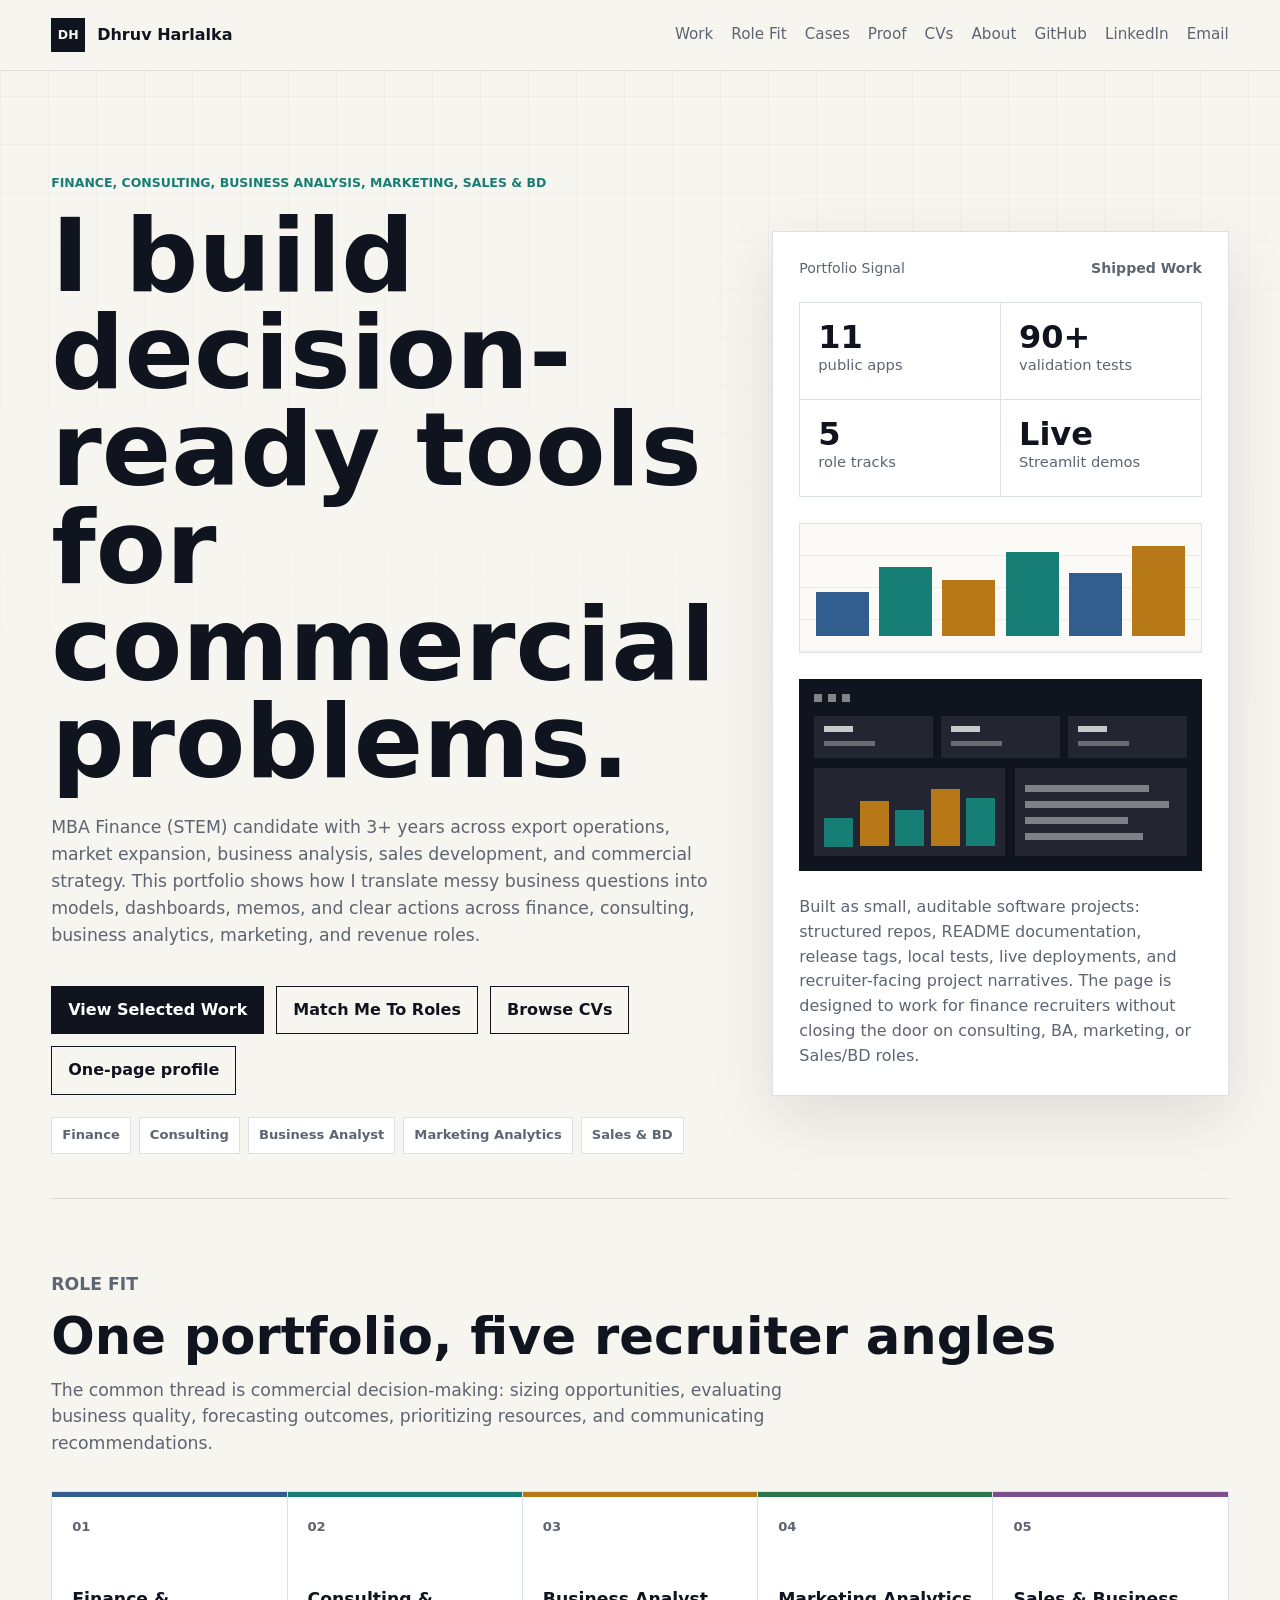
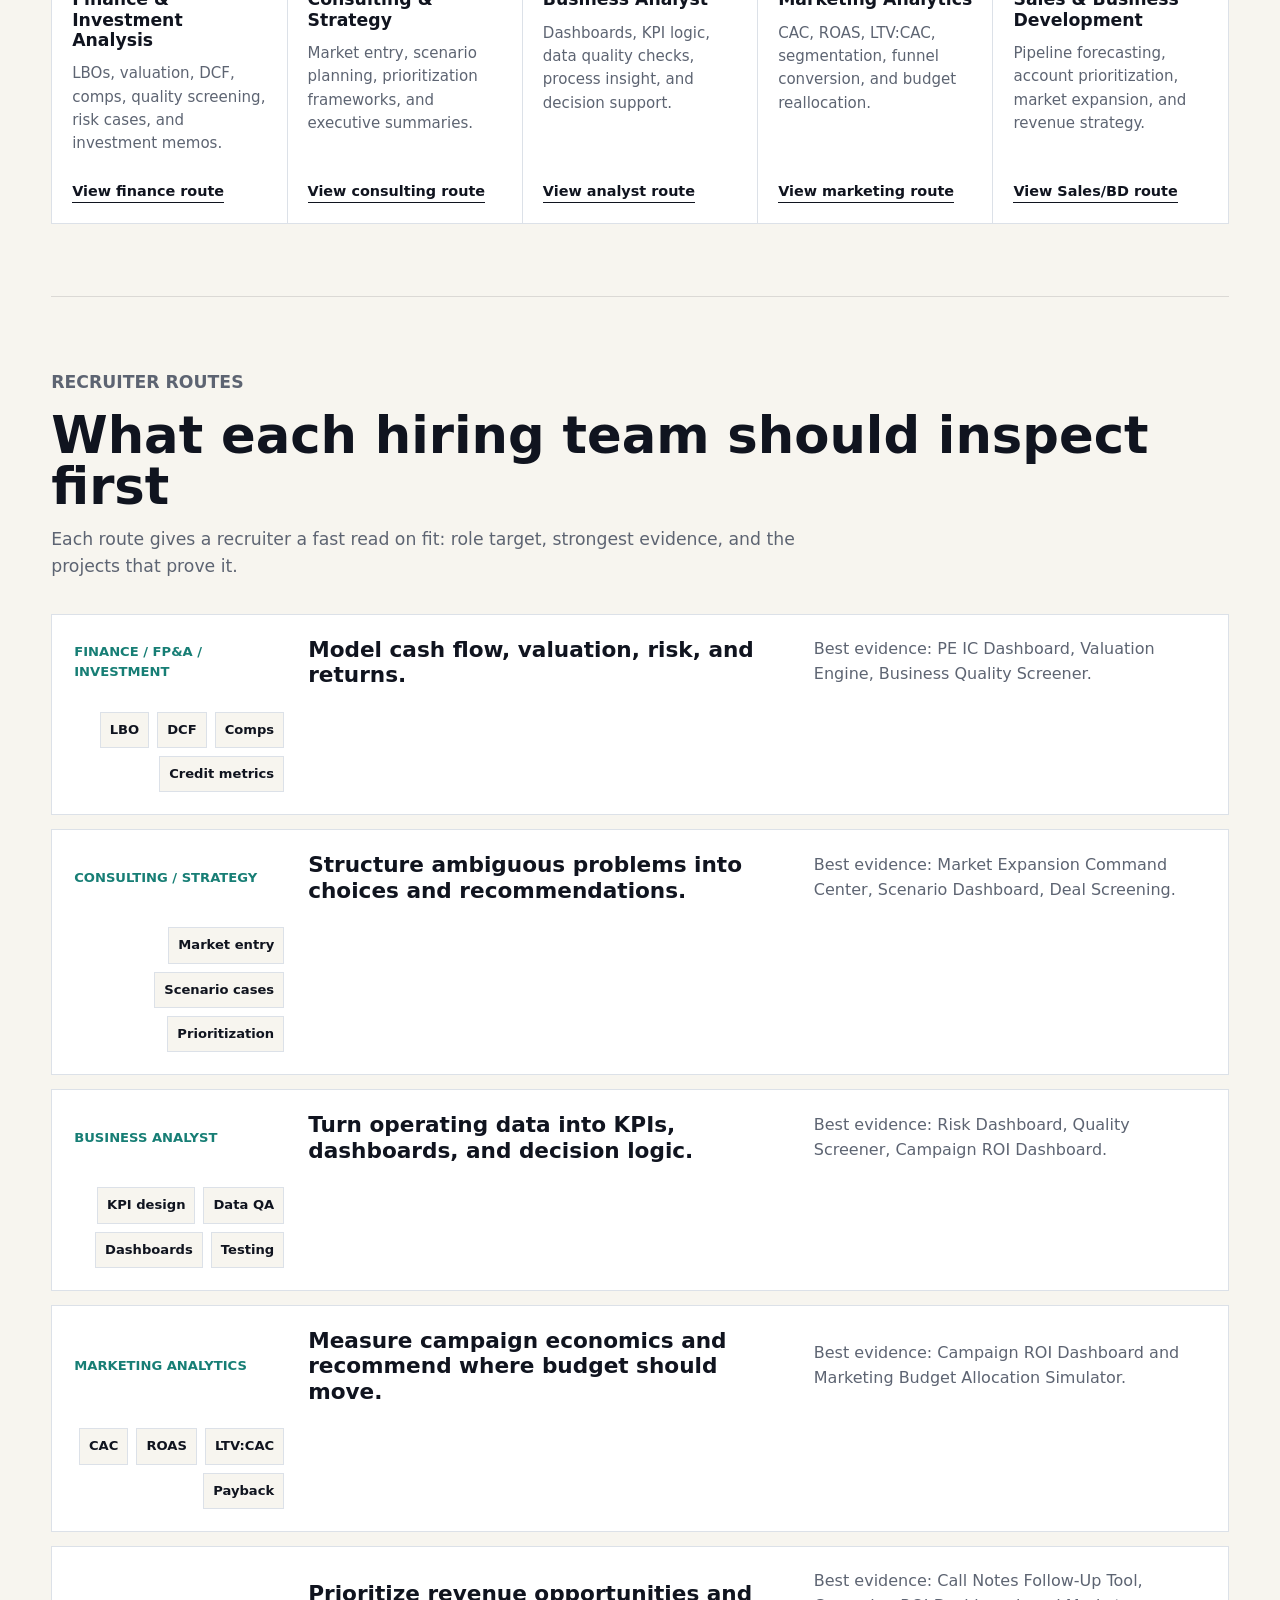
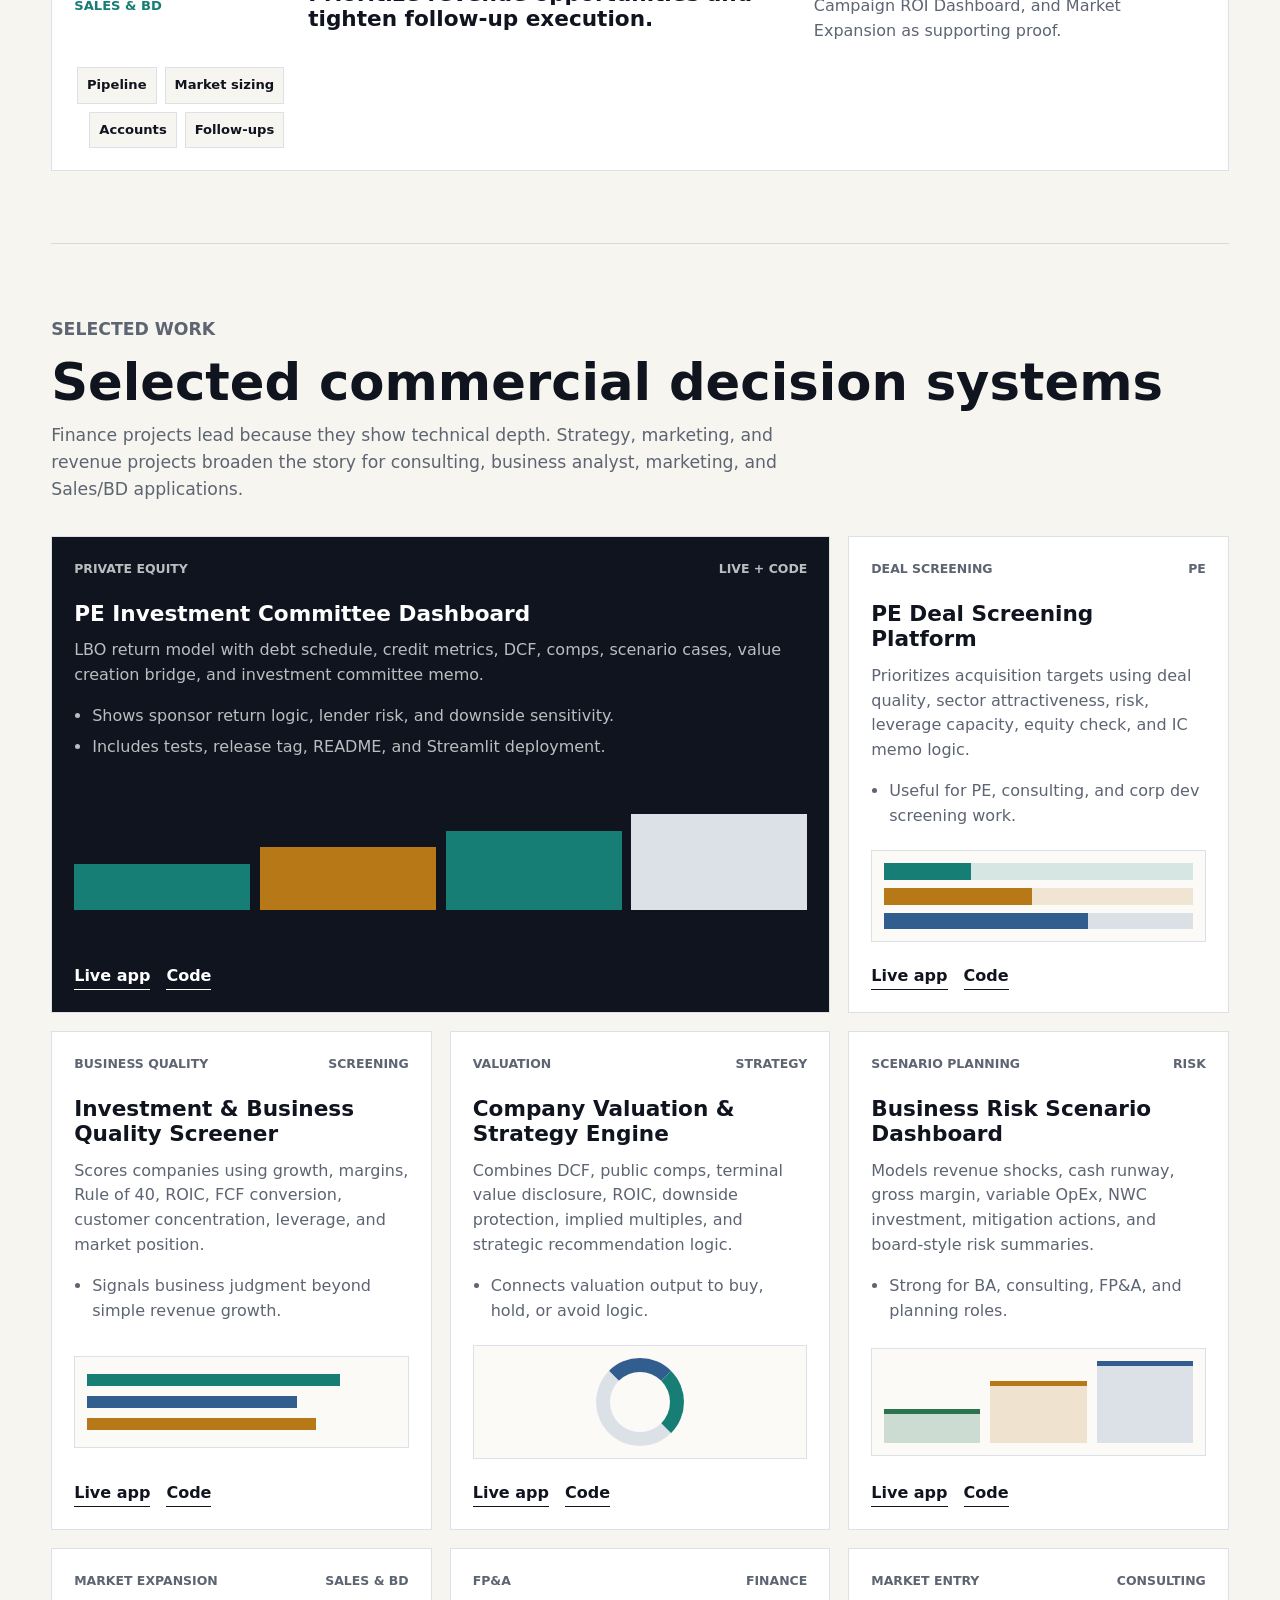
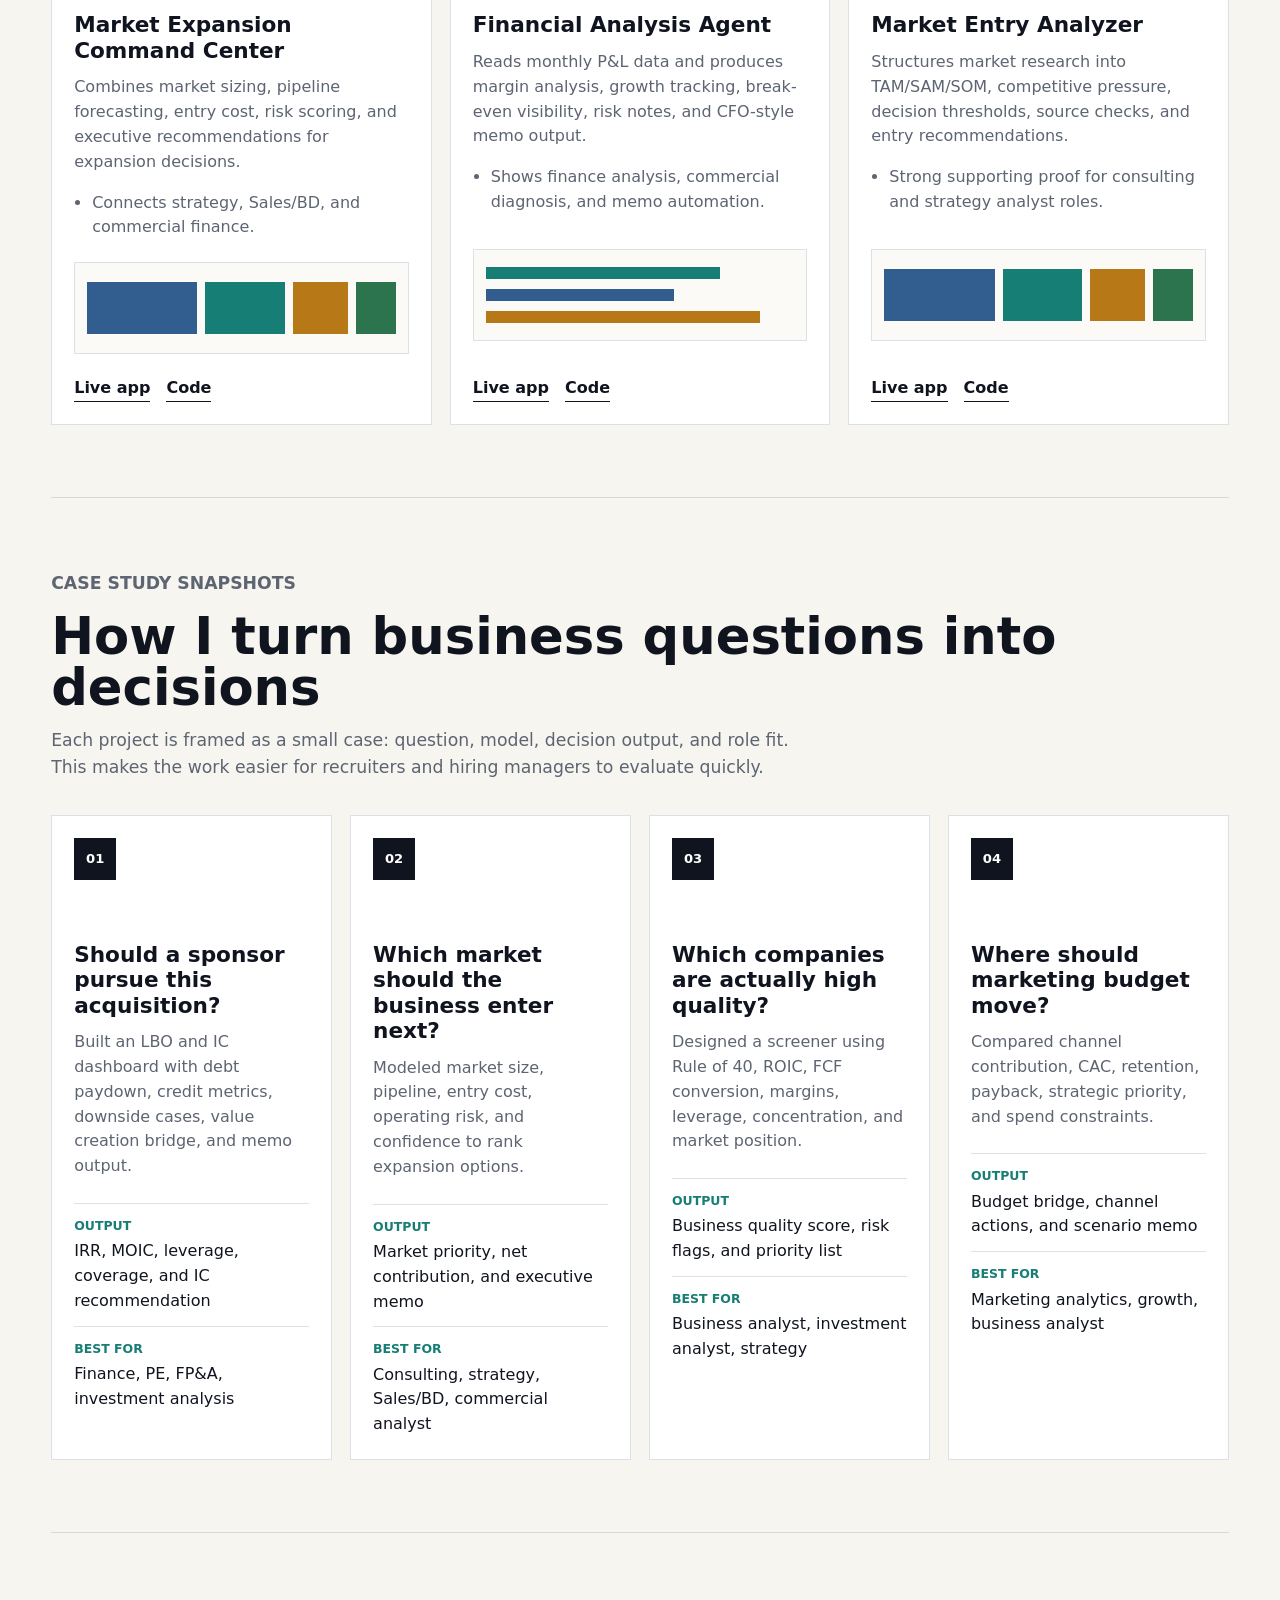
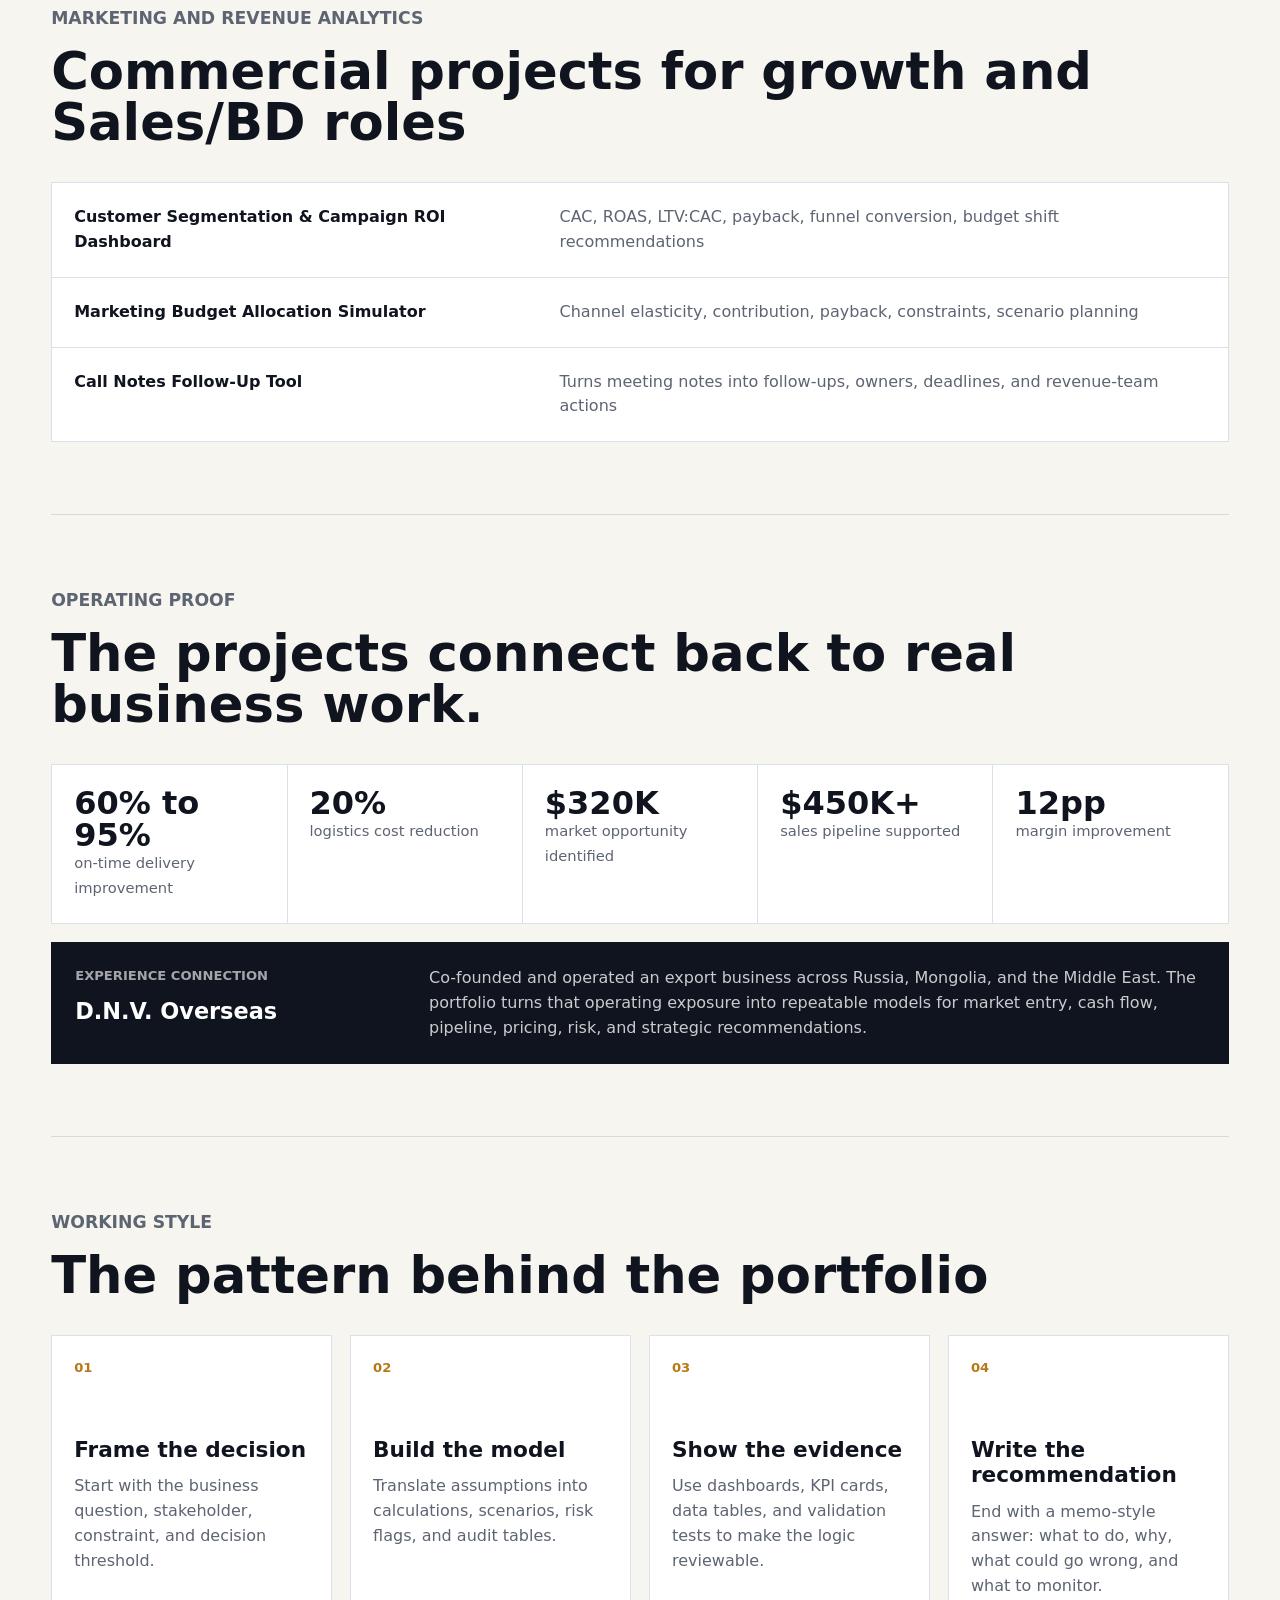
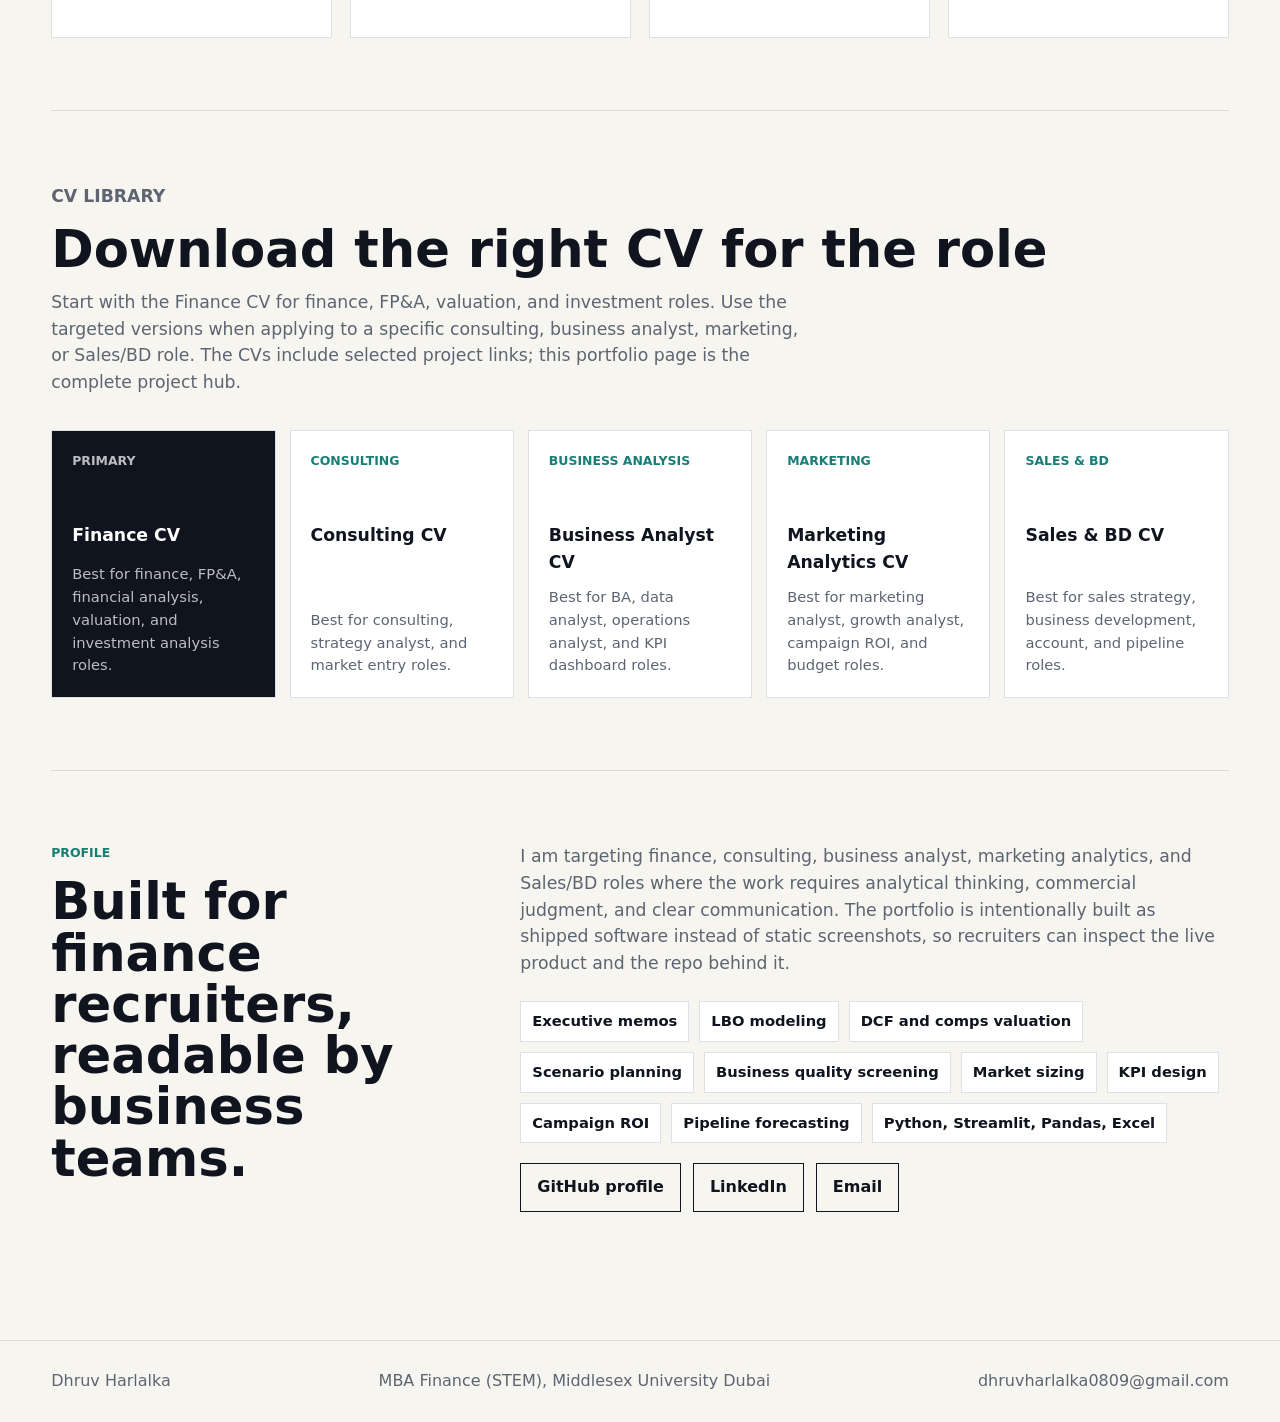
==== index.html @ 33974841 "Use PDF CV downloads and rebalance project sections" ====
<!doctype html>
<html lang="en">
  <head>
    <meta charset="utf-8" />
    <meta name="viewport" content="width=device-width, initial-scale=1" />
    <title>Dhruv Harlalka | Commercial Analytics Portfolio</title>
    <meta
      name="description"
      content="Portfolio of finance, consulting, business analysis, marketing analytics, sales, and business development projects by Dhruv Harlalka."
    />
    <link rel="stylesheet" href="styles.css" />
    <script src="script.js" defer></script>
  </head>
  <body>
    <header class="site-header">
      <a class="brand" href="#top" aria-label="Dhruv Harlalka home">
        <span class="brand-mark">DH</span>
        <span>Dhruv Harlalka</span>
      </a>
      <nav class="nav-links" aria-label="Primary navigation">
        <a href="#work">Work</a>
        <a href="#roles">Role Fit</a>
        <a href="#cases">Cases</a>
        <a href="#proof">Proof</a>
        <a href="#cvs">CVs</a>
        <a href="about.html">About</a>
        <a href="https://github.com/dhruvharlalka0809-arch" target="_blank" rel="noreferrer">GitHub</a>
        <a href="https://www.linkedin.com/in/dhruv-harlalka" target="_blank" rel="noreferrer">LinkedIn</a>
        <a href="mailto:dhruvharlalka0809@gmail.com">Email</a>
      </nav>
    </header>

    <main id="top">
      <section class="intro-section reveal" aria-labelledby="intro-title">
        <div class="intro-copy">
          <p class="eyebrow">Finance, Consulting, Business Analysis, Marketing, Sales & BD</p>
          <h1 id="intro-title">I build decision-ready tools for commercial problems.</h1>
          <p class="intro-text">
            MBA Finance (STEM) candidate with 3+ years across export operations, market expansion,
            business analysis, sales development, and commercial strategy. This portfolio shows how
            I translate messy business questions into models, dashboards, memos, and clear actions
            across finance, consulting, business analytics, marketing, and revenue roles.
          </p>
          <div class="intro-actions">
            <a class="button primary" href="#work">View Selected Work</a>
            <a class="button secondary" href="#roles">Match Me To Roles</a>
            <a class="button secondary" href="#cvs">Browse CVs</a>
            <a class="button secondary" href="one-page.html">One-page profile</a>
          </div>
          <div class="target-strip" aria-label="Target role families">
            <span>Finance</span>
            <span>Consulting</span>
            <span>Business Analyst</span>
            <span>Marketing Analytics</span>
            <span>Sales & BD</span>
          </div>
        </div>

        <aside class="signal-panel" aria-label="Portfolio signals">
          <div class="panel-topline">
            <span>Portfolio Signal</span>
            <strong>Shipped Work</strong>
          </div>
          <div class="metrics-grid">
            <div>
              <strong>11</strong>
              <span>public apps</span>
            </div>
            <div>
              <strong>90+</strong>
              <span>validation tests</span>
            </div>
            <div>
              <strong>5</strong>
              <span>role tracks</span>
            </div>
            <div>
              <strong>Live</strong>
              <span>Streamlit demos</span>
            </div>
          </div>
          <div class="mini-chart" aria-hidden="true">
            <span style="height: 46%"></span>
            <span style="height: 72%"></span>
            <span style="height: 58%"></span>
            <span style="height: 88%"></span>
            <span style="height: 66%"></span>
            <span style="height: 94%"></span>
          </div>
          <div class="dashboard-preview" aria-hidden="true">
            <div class="preview-header">
              <span></span><span></span><span></span>
            </div>
            <div class="preview-kpis">
              <i></i><i></i><i></i>
            </div>
            <div class="preview-body">
              <div class="preview-bars">
                <b style="height: 42%"></b>
                <b style="height: 66%"></b>
                <b style="height: 53%"></b>
                <b style="height: 84%"></b>
                <b style="height: 71%"></b>
              </div>
              <div class="preview-memo">
                <span></span><span></span><span></span><span></span>
              </div>
            </div>
          </div>
          <p>
            Built as small, auditable software projects: structured repos, README documentation,
            release tags, local tests, live deployments, and recruiter-facing project narratives.
            The page is designed to work for finance recruiters without closing the door on
            consulting, BA, marketing, or Sales/BD roles.
          </p>
        </aside>
      </section>

      <section class="section role-section reveal" id="roles" aria-labelledby="roles-title">
        <div class="section-heading">
          <p class="eyebrow">Role Fit</p>
          <h2 id="roles-title">One portfolio, five recruiter angles</h2>
          <p>
            The common thread is commercial decision-making: sizing opportunities, evaluating
            business quality, forecasting outcomes, prioritizing resources, and communicating
            recommendations.
          </p>
        </div>
        <div class="role-grid">
          <article class="role-card finance">
            <span>01</span>
            <h3>Finance & Investment Analysis</h3>
            <p>LBOs, valuation, DCF, comps, quality screening, risk cases, and investment memos.</p>
            <a href="#finance-track">View finance route</a>
          </article>
          <article class="role-card consulting">
            <span>02</span>
            <h3>Consulting & Strategy</h3>
            <p>Market entry, scenario planning, prioritization frameworks, and executive summaries.</p>
            <a href="#consulting-track">View consulting route</a>
          </article>
          <article class="role-card analysis">
            <span>03</span>
            <h3>Business Analyst</h3>
            <p>Dashboards, KPI logic, data quality checks, process insight, and decision support.</p>
            <a href="#ba-track">View analyst route</a>
          </article>
          <article class="role-card marketing">
            <span>04</span>
            <h3>Marketing Analytics</h3>
            <p>CAC, ROAS, LTV:CAC, segmentation, funnel conversion, and budget reallocation.</p>
            <a href="#marketing-track">View marketing route</a>
          </article>
          <article class="role-card sales">
            <span>05</span>
            <h3>Sales & Business Development</h3>
            <p>Pipeline forecasting, account prioritization, market expansion, and revenue strategy.</p>
            <a href="#sales-track">View Sales/BD route</a>
          </article>
        </div>
      </section>

      <section class="section recruiter-routes reveal" aria-labelledby="routes-title">
        <div class="section-heading">
          <p class="eyebrow">Recruiter Routes</p>
          <h2 id="routes-title">What each hiring team should inspect first</h2>
          <p>
            Each route gives a recruiter a fast read on fit: role target, strongest evidence,
            and the projects that prove it.
          </p>
        </div>
        <div class="route-list">
          <article class="route-card" id="finance-track">
            <div class="route-label">Finance / FP&A / Investment</div>
            <h3>Model cash flow, valuation, risk, and returns.</h3>
            <p>Best evidence: PE IC Dashboard, Valuation Engine, Business Quality Screener.</p>
            <div class="route-tags">
              <span>LBO</span><span>DCF</span><span>Comps</span><span>Credit metrics</span>
            </div>
          </article>
          <article class="route-card" id="consulting-track">
            <div class="route-label">Consulting / Strategy</div>
            <h3>Structure ambiguous problems into choices and recommendations.</h3>
            <p>Best evidence: Market Expansion Command Center, Scenario Dashboard, Deal Screening.</p>
            <div class="route-tags">
              <span>Market entry</span><span>Scenario cases</span><span>Prioritization</span>
            </div>
          </article>
          <article class="route-card" id="ba-track">
            <div class="route-label">Business Analyst</div>
            <h3>Turn operating data into KPIs, dashboards, and decision logic.</h3>
            <p>Best evidence: Risk Dashboard, Quality Screener, Campaign ROI Dashboard.</p>
            <div class="route-tags">
              <span>KPI design</span><span>Data QA</span><span>Dashboards</span><span>Testing</span>
            </div>
          </article>
          <article class="route-card" id="marketing-track">
            <div class="route-label">Marketing Analytics</div>
            <h3>Measure campaign economics and recommend where budget should move.</h3>
            <p>Best evidence: Campaign ROI Dashboard and Marketing Budget Allocation Simulator.</p>
            <div class="route-tags">
              <span>CAC</span><span>ROAS</span><span>LTV:CAC</span><span>Payback</span>
            </div>
          </article>
          <article class="route-card" id="sales-track">
            <div class="route-label">Sales & BD</div>
            <h3>Prioritize revenue opportunities and tighten follow-up execution.</h3>
            <p>Best evidence: Call Notes Follow-Up Tool, Campaign ROI Dashboard, and Market Expansion as supporting proof.</p>
            <div class="route-tags">
              <span>Pipeline</span><span>Market sizing</span><span>Accounts</span><span>Follow-ups</span>
            </div>
          </article>
        </div>
      </section>

      <section class="section reveal" id="work" aria-labelledby="work-title">
        <div class="section-heading">
          <p class="eyebrow">Selected Work</p>
          <h2 id="work-title">Selected commercial decision systems</h2>
          <p>
            Finance projects lead because they show technical depth. Strategy, marketing, and
            revenue projects broaden the story for consulting, business analyst, marketing, and
            Sales/BD applications.
          </p>
        </div>

        <div class="project-grid">
          <article class="project-card featured">
            <div class="project-meta">
              <span>Private Equity</span>
              <span>Live + Code</span>
            </div>
            <h3>PE Investment Committee Dashboard</h3>
            <p>
              LBO return model with debt schedule, credit metrics, DCF, comps, scenario cases,
              value creation bridge, and investment committee memo.
            </p>
            <ul class="impact-list">
              <li>Shows sponsor return logic, lender risk, and downside sensitivity.</li>
              <li>Includes tests, release tag, README, and Streamlit deployment.</li>
            </ul>
            <div class="card-visual lbo-visual" aria-hidden="true">
              <span></span><span></span><span></span><span></span>
            </div>
            <div class="card-links">
              <a href="https://lbo-ic-dashboard.streamlit.app/" target="_blank" rel="noreferrer">Live app</a>
              <a href="https://github.com/dhruvharlalka0809-arch/private-equity-ic-dashboard" target="_blank" rel="noreferrer">Code</a>
            </div>
          </article>

          <article class="project-card">
            <div class="project-meta">
              <span>Deal Screening</span>
              <span>PE</span>
            </div>
            <h3>PE Deal Screening Platform</h3>
            <p>
              Prioritizes acquisition targets using deal quality, sector attractiveness, risk,
              leverage capacity, equity check, and IC memo logic.
            </p>
            <ul class="impact-list compact">
              <li>Useful for PE, consulting, and corp dev screening work.</li>
            </ul>
            <div class="card-visual screen-visual deal-screen" aria-hidden="true">
              <span></span><span></span><span></span>
            </div>
            <div class="card-links">
              <a href="https://pe-deal-screening-platform.streamlit.app/" target="_blank" rel="noreferrer">Live app</a>
              <a href="https://github.com/dhruvharlalka0809-arch/pe-deal-screening-platform" target="_blank" rel="noreferrer">Code</a>
            </div>
          </article>

          <article class="project-card">
            <div class="project-meta">
              <span>Business Quality</span>
              <span>Screening</span>
            </div>
            <h3>Investment & Business Quality Screener</h3>
            <p>
              Scores companies using growth, margins, Rule of 40, ROIC, FCF conversion,
              customer concentration, leverage, and market position.
            </p>
            <ul class="impact-list compact">
              <li>Signals business judgment beyond simple revenue growth.</li>
            </ul>
            <div class="card-visual score-visual" aria-hidden="true">
              <span style="width: 82%"></span>
              <span style="width: 68%"></span>
              <span style="width: 74%"></span>
            </div>
            <div class="card-links">
              <a href="https://investment-quality-screener.streamlit.app/" target="_blank" rel="noreferrer">Live app</a>
              <a href="https://github.com/dhruvharlalka0809-arch/investment-business-quality-screener" target="_blank" rel="noreferrer">Code</a>
            </div>
          </article>

          <article class="project-card">
            <div class="project-meta">
              <span>Valuation</span>
              <span>Strategy</span>
            </div>
            <h3>Company Valuation & Strategy Engine</h3>
            <p>
              Combines DCF, public comps, terminal value disclosure, ROIC, downside protection,
              implied multiples, and strategic recommendation logic.
            </p>
            <ul class="impact-list compact">
              <li>Connects valuation output to buy, hold, or avoid logic.</li>
            </ul>
            <div class="card-visual valuation-visual" aria-hidden="true">
              <span></span>
            </div>
            <div class="card-links">
              <a href="https://strategy-valuation-engine.streamlit.app/" target="_blank" rel="noreferrer">Live app</a>
              <a href="https://github.com/dhruvharlalka0809-arch/company-valuation-strategy-engine" target="_blank" rel="noreferrer">Code</a>
            </div>
          </article>

          <article class="project-card">
            <div class="project-meta">
              <span>Scenario Planning</span>
              <span>Risk</span>
            </div>
            <h3>Business Risk Scenario Dashboard</h3>
            <p>
              Models revenue shocks, cash runway, gross margin, variable OpEx, NWC investment,
              mitigation actions, and board-style risk summaries.
            </p>
            <ul class="impact-list compact">
              <li>Strong for BA, consulting, FP&A, and planning roles.</li>
            </ul>
            <div class="card-visual risk-visual" aria-hidden="true">
              <span></span><span></span><span></span>
            </div>
            <div class="card-links">
              <a href="https://business-risk-scenario-dashboard.streamlit.app/" target="_blank" rel="noreferrer">Live app</a>
              <a href="https://github.com/dhruvharlalka0809-arch/business-risk-scenario-dashboard" target="_blank" rel="noreferrer">Code</a>
            </div>
          </article>

          <article class="project-card">
            <div class="project-meta">
              <span>Market Expansion</span>
              <span>Sales & BD</span>
            </div>
            <h3>Market Expansion Command Center</h3>
            <p>
              Combines market sizing, pipeline forecasting, entry cost, risk scoring, and
              executive recommendations for expansion decisions.
            </p>
            <ul class="impact-list compact">
              <li>Connects strategy, Sales/BD, and commercial finance.</li>
            </ul>
            <div class="card-visual pipeline-visual" aria-hidden="true">
              <span></span><span></span><span></span><span></span>
            </div>
            <div class="card-links">
              <a href="https://market-expansion-command-center.streamlit.app/" target="_blank" rel="noreferrer">Live app</a>
              <a href="https://github.com/dhruvharlalka0809-arch/market-expansion-command-center" target="_blank" rel="noreferrer">Code</a>
            </div>
          </article>

          <article class="project-card">
            <div class="project-meta">
              <span>FP&A</span>
              <span>Finance</span>
            </div>
            <h3>Financial Analysis Agent</h3>
            <p>
              Reads monthly P&L data and produces margin analysis, growth tracking,
              break-even visibility, risk notes, and CFO-style memo output.
            </p>
            <ul class="impact-list compact">
              <li>Shows finance analysis, commercial diagnosis, and memo automation.</li>
            </ul>
            <div class="card-visual score-visual" aria-hidden="true">
              <span style="width: 76%"></span>
              <span style="width: 61%"></span>
              <span style="width: 89%"></span>
            </div>
            <div class="card-links">
              <a href="https://financial-analysisagent.streamlit.app/" target="_blank" rel="noreferrer">Live app</a>
              <a href="https://github.com/dhruvharlalka0809-arch/financial-analysis-agent" target="_blank" rel="noreferrer">Code</a>
            </div>
          </article>

          <article class="project-card">
            <div class="project-meta">
              <span>Market Entry</span>
              <span>Consulting</span>
            </div>
            <h3>Market Entry Analyzer</h3>
            <p>
              Structures market research into TAM/SAM/SOM, competitive pressure,
              decision thresholds, source checks, and entry recommendations.
            </p>
            <ul class="impact-list compact">
              <li>Strong supporting proof for consulting and strategy analyst roles.</li>
            </ul>
            <div class="card-visual pipeline-visual" aria-hidden="true">
              <span></span><span></span><span></span><span></span>
            </div>
            <div class="card-links">
              <a href="https://market-entry-analyzer.streamlit.app/" target="_blank" rel="noreferrer">Live app</a>
              <a href="https://github.com/dhruvharlalka0809-arch/market-entry-analyzer" target="_blank" rel="noreferrer">Code</a>
            </div>
          </article>
        </div>
      </section>

      <section class="section case-section reveal" id="cases" aria-labelledby="cases-title">
        <div class="section-heading">
          <p class="eyebrow">Case Study Snapshots</p>
          <h2 id="cases-title">How I turn business questions into decisions</h2>
          <p>
            Each project is framed as a small case: question, model, decision output, and role fit.
            This makes the work easier for recruiters and hiring managers to evaluate quickly.
          </p>
        </div>
        <div class="case-grid">
          <article class="case-card">
            <div class="case-number">01</div>
            <h3>Should a sponsor pursue this acquisition?</h3>
            <p>
              Built an LBO and IC dashboard with debt paydown, credit metrics, downside cases,
              value creation bridge, and memo output.
            </p>
            <dl>
              <div><dt>Output</dt><dd>IRR, MOIC, leverage, coverage, and IC recommendation</dd></div>
              <div><dt>Best for</dt><dd>Finance, PE, FP&A, investment analysis</dd></div>
            </dl>
          </article>
          <article class="case-card">
            <div class="case-number">02</div>
            <h3>Which market should the business enter next?</h3>
            <p>
              Modeled market size, pipeline, entry cost, operating risk, and confidence to rank
              expansion options.
            </p>
            <dl>
              <div><dt>Output</dt><dd>Market priority, net contribution, and executive memo</dd></div>
              <div><dt>Best for</dt><dd>Consulting, strategy, Sales/BD, commercial analyst</dd></div>
            </dl>
          </article>
          <article class="case-card">
            <div class="case-number">03</div>
            <h3>Which companies are actually high quality?</h3>
            <p>
              Designed a screener using Rule of 40, ROIC, FCF conversion, margins, leverage,
              concentration, and market position.
            </p>
            <dl>
              <div><dt>Output</dt><dd>Business quality score, risk flags, and priority list</dd></div>
              <div><dt>Best for</dt><dd>Business analyst, investment analyst, strategy</dd></div>
            </dl>
          </article>
          <article class="case-card">
            <div class="case-number">04</div>
            <h3>Where should marketing budget move?</h3>
            <p>
              Compared channel contribution, CAC, retention, payback, strategic priority, and spend
              constraints.
            </p>
            <dl>
              <div><dt>Output</dt><dd>Budget bridge, channel actions, and scenario memo</dd></div>
              <div><dt>Best for</dt><dd>Marketing analytics, growth, business analyst</dd></div>
            </dl>
          </article>
        </div>
      </section>

      <section class="section compact-section reveal" aria-labelledby="commercial-title">
        <div class="section-heading">
          <p class="eyebrow">Marketing and Revenue Analytics</p>
          <h2 id="commercial-title">Commercial projects for growth and Sales/BD roles</h2>
        </div>
        <div class="list-grid">
          <a class="work-row" href="https://campaign-roi-dashboard.streamlit.app/" target="_blank" rel="noreferrer">
            <span>Customer Segmentation & Campaign ROI Dashboard</span>
            <em>CAC, ROAS, LTV:CAC, payback, funnel conversion, budget shift recommendations</em>
          </a>
          <a class="work-row" href="https://budget-allocation-simulator.streamlit.app/" target="_blank" rel="noreferrer">
            <span>Marketing Budget Allocation Simulator</span>
            <em>Channel elasticity, contribution, payback, constraints, scenario planning</em>
          </a>
          <a class="work-row" href="https://call-notes-followup-tool.streamlit.app/" target="_blank" rel="noreferrer">
            <span>Call Notes Follow-Up Tool</span>
            <em>Turns meeting notes into follow-ups, owners, deadlines, and revenue-team actions</em>
          </a>
        </div>
      </section>

      <section class="proof-section reveal" id="proof" aria-labelledby="proof-title">
        <div class="section-heading">
          <p class="eyebrow">Operating Proof</p>
          <h2 id="proof-title">The projects connect back to real business work.</h2>
        </div>
        <div class="proof-grid">
          <div>
            <strong>60% to 95%</strong>
            <span>on-time delivery improvement</span>
          </div>
          <div>
            <strong>20%</strong>
            <span>logistics cost reduction</span>
          </div>
          <div>
            <strong>$320K</strong>
            <span>market opportunity identified</span>
          </div>
          <div>
            <strong>$450K+</strong>
            <span>sales pipeline supported</span>
          </div>
          <div>
            <strong>12pp</strong>
            <span>margin improvement</span>
          </div>
        </div>
        <div class="experience-strip">
          <div>
            <span>Experience connection</span>
            <strong>D.N.V. Overseas</strong>
          </div>
          <p>
            Co-founded and operated an export business across Russia, Mongolia, and the Middle East.
            The portfolio turns that operating exposure into repeatable models for market entry,
            cash flow, pipeline, pricing, risk, and strategic recommendations.
          </p>
        </div>
      </section>

      <section class="section method-section reveal" aria-labelledby="method-title">
        <div class="section-heading">
          <p class="eyebrow">Working Style</p>
          <h2 id="method-title">The pattern behind the portfolio</h2>
        </div>
        <div class="method-grid">
          <article>
            <span>01</span>
            <h3>Frame the decision</h3>
            <p>Start with the business question, stakeholder, constraint, and decision threshold.</p>
          </article>
          <article>
            <span>02</span>
            <h3>Build the model</h3>
            <p>Translate assumptions into calculations, scenarios, risk flags, and audit tables.</p>
          </article>
          <article>
            <span>03</span>
            <h3>Show the evidence</h3>
            <p>Use dashboards, KPI cards, data tables, and validation tests to make the logic reviewable.</p>
          </article>
          <article>
            <span>04</span>
            <h3>Write the recommendation</h3>
            <p>End with a memo-style answer: what to do, why, what could go wrong, and what to monitor.</p>
          </article>
        </div>
      </section>

      <section class="section cv-section reveal" id="cvs" aria-labelledby="cvs-title">
        <div class="section-heading">
          <p class="eyebrow">CV Library</p>
          <h2 id="cvs-title">Download the right CV for the role</h2>
          <p>
            Start with the Finance CV for finance, FP&A, valuation, and investment roles. Use the
            targeted versions when applying to a specific consulting, business analyst, marketing,
            or Sales/BD role. The CVs include selected project links; this portfolio page is the
            complete project hub.
          </p>
        </div>
        <div class="cv-grid">
          <a class="cv-card primary-cv" href="assets/cv/Dhruv_Harlalka_CV_Finance_FINAL.pdf" target="_blank" rel="noreferrer">
            <span>Primary</span>
            <strong>Finance CV</strong>
            <em>Best for finance, FP&A, financial analysis, valuation, and investment analysis roles.</em>
          </a>
          <a class="cv-card" href="assets/cv/Dhruv_Harlalka_CV_Consultancy_FINAL.pdf" target="_blank" rel="noreferrer">
            <span>Consulting</span>
            <strong>Consulting CV</strong>
            <em>Best for consulting, strategy analyst, and market entry roles.</em>
          </a>
          <a class="cv-card" href="assets/cv/Dhruv_Harlalka_CV_BusinessAnalysis_FINAL.pdf" target="_blank" rel="noreferrer">
            <span>Business Analysis</span>
            <strong>Business Analyst CV</strong>
            <em>Best for BA, data analyst, operations analyst, and KPI dashboard roles.</em>
          </a>
          <a class="cv-card" href="assets/cv/Dhruv_Harlalka_CV_Marketing_FINAL.pdf" target="_blank" rel="noreferrer">
            <span>Marketing</span>
            <strong>Marketing Analytics CV</strong>
            <em>Best for marketing analyst, growth analyst, campaign ROI, and budget roles.</em>
          </a>
          <a class="cv-card" href="assets/cv/Dhruv_Harlalka_CV_Sales_BD_FINAL.pdf" target="_blank" rel="noreferrer">
            <span>Sales & BD</span>
            <strong>Sales & BD CV</strong>
            <em>Best for sales strategy, business development, account, and pipeline roles.</em>
          </a>
        </div>
      </section>

      <section class="section profile-section reveal" id="profile" aria-labelledby="profile-title">
        <div>
          <p class="eyebrow">Profile</p>
          <h2 id="profile-title">Built for finance recruiters, readable by business teams.</h2>
        </div>
        <div class="profile-copy">
          <p>
            I am targeting finance, consulting, business analyst, marketing analytics, and
            Sales/BD roles where the work requires analytical thinking, commercial judgment, and
            clear communication. The portfolio is intentionally built as shipped software instead
            of static screenshots, so recruiters can inspect the live product and the repo behind it.
          </p>
          <ul class="skill-list">
            <li>Executive memos</li>
            <li>LBO modeling</li>
            <li>DCF and comps valuation</li>
            <li>Scenario planning</li>
            <li>Business quality screening</li>
            <li>Market sizing</li>
            <li>KPI design</li>
            <li>Campaign ROI</li>
            <li>Pipeline forecasting</li>
            <li>Python, Streamlit, Pandas, Excel</li>
          </ul>
          <div class="profile-links">
            <a href="https://github.com/dhruvharlalka0809-arch" target="_blank" rel="noreferrer">GitHub profile</a>
            <a href="https://www.linkedin.com/in/dhruv-harlalka" target="_blank" rel="noreferrer">LinkedIn</a>
            <a href="mailto:dhruvharlalka0809@gmail.com">Email</a>
          </div>
        </div>
      </section>
    </main>

    <footer class="site-footer">
      <span>Dhruv Harlalka</span>
      <span>MBA Finance (STEM), Middlesex University Dubai</span>
      <a href="mailto:dhruvharlalka0809@gmail.com">dhruvharlalka0809@gmail.com</a>
    </footer>
  </body>
</html>
---- styles.css ----
:root {
  --ink: #10141f;
  --muted: #5d6472;
  --line: #dce1e8;
  --paper: #f7f5ef;
  --white: #ffffff;
  --blue: #315e8f;
  --teal: #177e75;
  --amber: #b77818;
  --green: #2c744d;
  --shadow: 0 22px 60px rgba(16, 20, 31, 0.1);
  --shadow-strong: 0 30px 80px rgba(16, 20, 31, 0.16);
}

* {
  box-sizing: border-box;
}

html {
  scroll-behavior: smooth;
}

body {
  margin: 0;
  background: var(--paper);
  color: var(--ink);
  font-family: Inter, ui-sans-serif, system-ui, -apple-system, BlinkMacSystemFont, "Segoe UI", sans-serif;
  line-height: 1.55;
}

body::before {
  position: fixed;
  inset: 0;
  z-index: -1;
  pointer-events: none;
  content: "";
  background:
    linear-gradient(90deg, rgba(16, 20, 31, 0.045) 1px, transparent 1px) 0 0 / 48px 48px,
    linear-gradient(rgba(16, 20, 31, 0.035) 1px, transparent 1px) 0 0 / 48px 48px;
  mask-image: linear-gradient(to bottom, rgba(0, 0, 0, 0.9), transparent 82%);
}

a {
  color: inherit;
  text-decoration: none;
}

.site-header {
  position: sticky;
  top: 0;
  z-index: 10;
  display: flex;
  align-items: center;
  justify-content: space-between;
  gap: 24px;
  padding: 18px clamp(20px, 4vw, 56px);
  background: rgba(247, 245, 239, 0.88);
  border-bottom: 1px solid rgba(16, 20, 31, 0.1);
  backdrop-filter: blur(16px);
}

.brand {
  display: inline-flex;
  align-items: center;
  gap: 12px;
  font-weight: 760;
}

.brand-mark {
  display: grid;
  width: 34px;
  height: 34px;
  place-items: center;
  border: 1px solid var(--ink);
  background: var(--ink);
  color: var(--paper);
  font-size: 0.78rem;
}

.nav-links {
  display: flex;
  flex-wrap: wrap;
  justify-content: flex-end;
  gap: 18px;
  color: var(--muted);
  font-size: 0.95rem;
}

.nav-links a:hover,
.card-links a:hover,
.profile-links a:hover,
.role-card a:hover {
  color: var(--blue);
}

main {
  padding: 0 clamp(20px, 4vw, 56px) 56px;
}

.intro-section {
  display: grid;
  grid-template-columns: minmax(0, 1.18fr) minmax(320px, 0.82fr);
  gap: clamp(28px, 5vw, 72px);
  align-items: stretch;
  min-height: calc(100vh - 72px);
  padding: clamp(48px, 8vw, 104px) 0 44px;
}

.intro-copy {
  display: flex;
  flex-direction: column;
  justify-content: center;
  max-width: 860px;
}

.eyebrow {
  margin: 0 0 14px;
  color: var(--teal);
  font-size: 0.78rem;
  font-weight: 800;
  letter-spacing: 0;
  text-transform: uppercase;
}

h1,
h2,
h3,
p {
  margin-top: 0;
}

h1 {
  max-width: 880px;
  margin-bottom: 24px;
  font-size: clamp(3rem, 8vw, 7.5rem);
  line-height: 0.95;
  letter-spacing: 0;
}

h2 {
  margin-bottom: 14px;
  font-size: clamp(2rem, 4vw, 4.4rem);
  line-height: 1;
  letter-spacing: 0;
}

h3 {
  margin-bottom: 12px;
  font-size: 1.35rem;
  line-height: 1.18;
}

.intro-text,
.section-heading p,
.profile-copy p {
  max-width: 760px;
  color: var(--muted);
  font-size: 1.08rem;
}

.intro-actions,
.profile-links {
  display: flex;
  flex-wrap: wrap;
  gap: 12px;
  margin-top: 20px;
}

.target-strip {
  display: flex;
  flex-wrap: wrap;
  gap: 8px;
  margin-top: 22px;
}

.target-strip span {
  padding: 7px 10px;
  background: var(--white);
  border: 1px solid var(--line);
  color: var(--muted);
  font-size: 0.82rem;
  font-weight: 780;
}

.button,
.profile-links a {
  display: inline-flex;
  min-height: 44px;
  align-items: center;
  justify-content: center;
  padding: 11px 16px;
  border: 1px solid var(--ink);
  font-weight: 750;
}

.button.primary {
  background: var(--ink);
  color: var(--white);
}

.button.secondary {
  background: transparent;
}

.signal-panel {
  align-self: center;
  padding: 26px;
  background: var(--white);
  border: 1px solid var(--line);
  box-shadow: var(--shadow);
}

.panel-topline,
.project-meta,
.site-footer {
  display: flex;
  align-items: center;
  justify-content: space-between;
  gap: 16px;
}

.panel-topline {
  margin-bottom: 22px;
  color: var(--muted);
  font-size: 0.88rem;
}

.metrics-grid {
  display: grid;
  grid-template-columns: repeat(2, minmax(0, 1fr));
  gap: 1px;
  background: var(--line);
  border: 1px solid var(--line);
}

.metrics-grid div {
  min-height: 96px;
  padding: 18px;
  background: var(--white);
}

.metrics-grid strong,
.proof-grid strong {
  display: block;
  font-size: 2rem;
  line-height: 1;
}

.metrics-grid span,
.proof-grid span {
  color: var(--muted);
  font-size: 0.92rem;
}

.mini-chart {
  display: flex;
  align-items: end;
  gap: 10px;
  height: 130px;
  margin: 26px 0;
  padding: 16px;
  border: 1px solid var(--line);
  background:
    linear-gradient(to top, rgba(16, 20, 31, 0.06) 1px, transparent 1px) 0 0 / 100% 25%,
    #fbfaf7;
}

.mini-chart span {
  flex: 1;
  background: var(--blue);
  transform-origin: bottom;
  animation: bar-rise 900ms ease both;
}

.mini-chart span:nth-child(2n) {
  background: var(--teal);
  animation-delay: 90ms;
}

.mini-chart span:nth-child(3n) {
  background: var(--amber);
  animation-delay: 160ms;
}

.dashboard-preview {
  margin: 0 0 24px;
  padding: 14px;
  background: var(--ink);
  color: var(--white);
  border: 1px solid rgba(16, 20, 31, 0.14);
}

.preview-header {
  display: flex;
  gap: 6px;
  margin-bottom: 14px;
}

.preview-header span {
  width: 8px;
  height: 8px;
  background: rgba(255, 255, 255, 0.48);
}

.preview-kpis {
  display: grid;
  grid-template-columns: repeat(3, 1fr);
  gap: 8px;
  margin-bottom: 10px;
}

.preview-kpis i {
  min-height: 42px;
  background:
    linear-gradient(to right, rgba(255, 255, 255, 0.75) 35%, transparent 35%) 10px 10px / 70% 6px no-repeat,
    linear-gradient(to right, rgba(255, 255, 255, 0.32) 60%, transparent 60%) 10px 25px / 72% 5px no-repeat,
    rgba(255, 255, 255, 0.08);
}

.preview-body {
  display: grid;
  grid-template-columns: 1fr 0.9fr;
  gap: 10px;
}

.preview-bars {
  display: flex;
  align-items: end;
  gap: 7px;
  min-height: 88px;
  padding: 10px;
  background: rgba(255, 255, 255, 0.08);
}

.preview-bars b {
  flex: 1;
  background: var(--teal);
  animation: bar-rise 900ms ease both;
}

.preview-bars b:nth-child(2n) {
  background: var(--amber);
}

.preview-memo {
  display: grid;
  align-content: center;
  gap: 9px;
  padding: 10px;
  background: rgba(255, 255, 255, 0.08);
}

.preview-memo span {
  height: 7px;
  background: rgba(255, 255, 255, 0.42);
}

.preview-memo span:nth-child(1) {
  width: 82%;
}

.preview-memo span:nth-child(2) {
  width: 95%;
}

.preview-memo span:nth-child(3) {
  width: 68%;
}

.preview-memo span:nth-child(4) {
  width: 78%;
}

.signal-panel p {
  margin-bottom: 0;
  color: var(--muted);
}

.section {
  padding: 72px 0;
  border-top: 1px solid rgba(16, 20, 31, 0.12);
}

.section-heading {
  margin-bottom: 34px;
}

.role-grid {
  display: grid;
  grid-template-columns: repeat(5, minmax(0, 1fr));
  gap: 1px;
  border: 1px solid var(--line);
  background: var(--line);
}

.role-card {
  display: flex;
  flex-direction: column;
  min-height: 260px;
  padding: 20px;
  background: var(--white);
  transition: transform 180ms ease, box-shadow 180ms ease;
}

.role-card span {
  display: inline-flex;
  margin-bottom: 52px;
  color: var(--muted);
  font-size: 0.82rem;
  font-weight: 800;
}

.role-card h3 {
  font-size: 1.08rem;
}

.role-card p {
  margin-bottom: 0;
  color: var(--muted);
  font-size: 0.94rem;
}

.role-card a {
  display: inline-flex;
  width: fit-content;
  margin-top: auto;
  padding-top: 24px;
  border-bottom: 1px solid currentColor;
  color: var(--ink);
  font-size: 0.9rem;
  font-weight: 800;
}

.role-card.finance {
  border-top: 5px solid var(--blue);
}

.role-card.consulting {
  border-top: 5px solid var(--teal);
}

.role-card.analysis {
  border-top: 5px solid var(--amber);
}

.role-card.marketing {
  border-top: 5px solid var(--green);
}

.role-card.sales {
  border-top: 5px solid #7d4f8d;
}

.route-list {
  display: grid;
  gap: 14px;
}

.route-card {
  display: grid;
  grid-template-columns: 210px minmax(0, 0.86fr) minmax(220px, 0.7fr);
  gap: 24px;
  align-items: center;
  padding: 22px;
  background: var(--white);
  border: 1px solid var(--line);
  transition: transform 180ms ease, box-shadow 180ms ease;
}

.route-label {
  color: var(--teal);
  font-size: 0.82rem;
  font-weight: 840;
  text-transform: uppercase;
}

.route-card h3 {
  margin-bottom: 0;
}

.route-card p {
  margin-bottom: 0;
  color: var(--muted);
}

.route-tags {
  display: flex;
  flex-wrap: wrap;
  justify-content: flex-end;
  gap: 8px;
}

.route-tags span {
  padding: 7px 9px;
  background: var(--paper);
  border: 1px solid var(--line);
  color: var(--ink);
  font-size: 0.82rem;
  font-weight: 760;
}

.case-grid {
  display: grid;
  grid-template-columns: repeat(4, minmax(0, 1fr));
  gap: 18px;
}

.case-card {
  min-height: 420px;
  padding: 22px;
  background: var(--white);
  border: 1px solid var(--line);
  transition: transform 180ms ease, box-shadow 180ms ease;
}

.case-number {
  display: inline-grid;
  width: 42px;
  height: 42px;
  margin-bottom: 62px;
  place-items: center;
  background: var(--ink);
  color: var(--white);
  font-size: 0.82rem;
  font-weight: 840;
}

.case-card p {
  color: var(--muted);
}

.case-card dl {
  display: grid;
  gap: 12px;
  margin: 24px 0 0;
}

.case-card dl div {
  padding-top: 12px;
  border-top: 1px solid var(--line);
}

.case-card dt {
  color: var(--teal);
  font-size: 0.78rem;
  font-weight: 840;
  text-transform: uppercase;
}

.case-card dd {
  margin: 4px 0 0;
  color: var(--ink);
}

.project-grid {
  display: grid;
  grid-template-columns: repeat(3, minmax(0, 1fr));
  gap: 18px;
}

.project-card {
  display: flex;
  min-height: 328px;
  flex-direction: column;
  padding: 22px;
  background: var(--white);
  border: 1px solid var(--line);
  transition: transform 180ms ease, box-shadow 180ms ease, border-color 180ms ease;
}

.project-card:hover,
.role-card:hover,
.route-card:hover,
.case-card:hover,
.method-grid article:hover,
.work-row:hover {
  transform: translateY(-4px);
  box-shadow: var(--shadow-strong);
  border-color: rgba(16, 20, 31, 0.22);
}

.project-card.featured {
  grid-column: span 2;
  background: #10141f;
  color: var(--white);
}

.project-card p {
  color: var(--muted);
}

.project-card.featured p,
.project-card.featured .project-meta {
  color: rgba(255, 255, 255, 0.72);
}

.project-meta {
  margin-bottom: 22px;
  color: var(--muted);
  font-size: 0.78rem;
  font-weight: 780;
  text-transform: uppercase;
}

.impact-list {
  margin: 0 0 22px;
  padding-left: 18px;
  color: rgba(255, 255, 255, 0.72);
}

.impact-list.compact {
  color: var(--muted);
}

.impact-list li + li {
  margin-top: 6px;
}

.card-visual {
  margin: auto 0 22px;
}

.lbo-visual {
  display: grid;
  grid-template-columns: repeat(4, minmax(0, 1fr));
  gap: 10px;
  height: 96px;
  align-items: end;
}

.lbo-visual span {
  display: block;
  background: var(--teal);
  transform-origin: bottom;
  animation: bar-rise 900ms ease both;
}

.lbo-visual span:nth-child(1) {
  height: 48%;
}

.lbo-visual span:nth-child(2) {
  height: 66%;
  background: var(--amber);
}

.lbo-visual span:nth-child(3) {
  height: 82%;
}

.lbo-visual span:nth-child(4) {
  height: 100%;
  background: #dce1e8;
}

.card-links {
  display: flex;
  gap: 16px;
  margin-top: auto;
  font-weight: 760;
}

.screen-visual,
.score-visual,
.valuation-visual,
.risk-visual,
.pipeline-visual {
  min-height: 92px;
  padding: 12px;
  border: 1px solid var(--line);
  background: #fbfaf7;
}

.screen-visual {
  display: grid;
  gap: 8px;
}

.screen-visual span {
  display: block;
  min-height: 16px;
  background: linear-gradient(to right, var(--teal) 28%, rgba(23, 126, 117, 0.16) 28%);
}

.screen-visual span:nth-child(2) {
  background: linear-gradient(to right, var(--amber) 48%, rgba(183, 120, 24, 0.16) 48%);
}

.screen-visual span:nth-child(3) {
  background: linear-gradient(to right, var(--blue) 66%, rgba(49, 94, 143, 0.16) 66%);
}

.score-visual {
  display: grid;
  align-content: center;
  gap: 10px;
}

.score-visual span {
  display: block;
  height: 12px;
  background: var(--teal);
}

.score-visual span:nth-child(2) {
  background: var(--blue);
}

.score-visual span:nth-child(3) {
  background: var(--amber);
}

.valuation-visual {
  display: grid;
  place-items: center;
}

.valuation-visual span {
  display: block;
  width: 88px;
  height: 88px;
  border: 14px solid var(--line);
  border-top-color: var(--blue);
  border-right-color: var(--teal);
  border-radius: 50%;
}

.risk-visual {
  display: grid;
  grid-template-columns: repeat(3, 1fr);
  gap: 10px;
  align-items: end;
}

.risk-visual span {
  display: block;
  min-height: 34px;
  background: rgba(44, 116, 77, 0.22);
  border-top: 5px solid var(--green);
}

.risk-visual span:nth-child(2) {
  min-height: 62px;
  background: rgba(183, 120, 24, 0.18);
  border-top-color: var(--amber);
}

.risk-visual span:nth-child(3) {
  min-height: 82px;
  background: rgba(49, 94, 143, 0.16);
  border-top-color: var(--blue);
}

.pipeline-visual {
  display: grid;
  grid-template-columns: 1fr 0.72fr 0.5fr 0.36fr;
  gap: 8px;
  align-items: center;
}

.pipeline-visual span {
  display: block;
  height: 52px;
  background: var(--blue);
}

.pipeline-visual span:nth-child(2) {
  background: var(--teal);
}

.pipeline-visual span:nth-child(3) {
  background: var(--amber);
}

.pipeline-visual span:nth-child(4) {
  background: var(--green);
}

.card-links a {
  border-bottom: 1px solid currentColor;
}

.list-grid {
  display: grid;
  gap: 1px;
  border: 1px solid var(--line);
  background: var(--line);
}

.work-row {
  display: grid;
  grid-template-columns: minmax(220px, 0.72fr) minmax(0, 1fr);
  gap: 20px;
  padding: 22px;
  background: var(--white);
  transition: transform 180ms ease, box-shadow 180ms ease, border-color 180ms ease;
}

.work-row span {
  font-weight: 800;
}

.work-row em {
  color: var(--muted);
  font-style: normal;
}

.proof-section {
  padding: 72px 0;
  border-top: 1px solid rgba(16, 20, 31, 0.12);
}

.proof-grid {
  display: grid;
  grid-template-columns: repeat(5, minmax(0, 1fr));
  gap: 1px;
  border: 1px solid var(--line);
  background: var(--line);
}

.proof-grid div {
  min-height: 150px;
  padding: 22px;
  background: var(--white);
}

.experience-strip {
  display: grid;
  grid-template-columns: minmax(220px, 0.42fr) minmax(0, 1fr);
  gap: 28px;
  margin-top: 18px;
  padding: 24px;
  background: var(--ink);
  color: var(--white);
}

.experience-strip span {
  display: block;
  margin-bottom: 8px;
  color: rgba(255, 255, 255, 0.62);
  font-size: 0.82rem;
  font-weight: 800;
  text-transform: uppercase;
}

.experience-strip strong {
  font-size: 1.4rem;
}

.experience-strip p {
  margin-bottom: 0;
  color: rgba(255, 255, 255, 0.78);
}

.method-grid {
  display: grid;
  grid-template-columns: repeat(4, minmax(0, 1fr));
  gap: 18px;
}

.method-grid article {
  min-height: 250px;
  padding: 22px;
  background: var(--white);
  border: 1px solid var(--line);
  transition: transform 180ms ease, box-shadow 180ms ease, border-color 180ms ease;
}

.method-grid span {
  display: block;
  margin-bottom: 58px;
  color: var(--amber);
  font-size: 0.82rem;
  font-weight: 840;
}

.method-grid p {
  color: var(--muted);
}

.cv-grid {
  display: grid;
  grid-template-columns: repeat(5, minmax(0, 1fr));
  gap: 14px;
}

.cv-card {
  display: flex;
  min-height: 245px;
  flex-direction: column;
  padding: 20px;
  background: var(--white);
  border: 1px solid var(--line);
  transition: transform 180ms ease, box-shadow 180ms ease, border-color 180ms ease;
}

.cv-card:hover {
  transform: translateY(-4px);
  box-shadow: var(--shadow-strong);
  border-color: rgba(16, 20, 31, 0.22);
}

.cv-card span {
  margin-bottom: 52px;
  color: var(--teal);
  font-size: 0.78rem;
  font-weight: 840;
  text-transform: uppercase;
}

.cv-card strong {
  margin-bottom: 10px;
  font-size: 1.08rem;
}

.cv-card em {
  margin-top: auto;
  color: var(--muted);
  font-style: normal;
  font-size: 0.92rem;
}

.primary-cv {
  background: var(--ink);
  color: var(--white);
}

.primary-cv span,
.primary-cv em {
  color: rgba(255, 255, 255, 0.72);
}

.profile-section {
  display: grid;
  grid-template-columns: minmax(240px, 0.75fr) minmax(0, 1.25fr);
  gap: 44px;
}

.skill-list {
  display: flex;
  flex-wrap: wrap;
  gap: 10px;
  margin: 24px 0 0;
  padding: 0;
  list-style: none;
}

.skill-list li {
  padding: 8px 11px;
  border: 1px solid var(--line);
  background: var(--white);
  color: var(--ink);
  font-size: 0.92rem;
  font-weight: 700;
}

.site-footer {
  padding: 28px clamp(20px, 4vw, 56px);
  border-top: 1px solid rgba(16, 20, 31, 0.12);
  color: var(--muted);
}

.one-page-body {
  background: var(--white);
}

.one-page {
  max-width: 1020px;
  margin: 0 auto;
  padding: 36px;
}

.one-page-header {
  display: grid;
  grid-template-columns: minmax(0, 1fr) 180px;
  gap: 28px;
  padding-bottom: 24px;
  border-bottom: 2px solid var(--ink);
}

.one-page-header h1 {
  margin-bottom: 12px;
  font-size: 4rem;
}

.one-page-contact {
  display: grid;
  gap: 10px;
  align-content: start;
}

.one-page-contact a {
  padding: 9px 10px;
  border: 1px solid var(--ink);
  text-align: center;
  font-weight: 800;
}

.one-page-section {
  padding: 24px 0;
  border-bottom: 1px solid var(--line);
}

.one-page-section h2 {
  margin-bottom: 14px;
  font-size: 1.45rem;
}

.one-page-grid,
.one-page-projects {
  display: grid;
  grid-template-columns: repeat(2, minmax(0, 1fr));
  gap: 10px;
}

.one-page-grid.five {
  grid-template-columns: repeat(5, minmax(0, 1fr));
}

.one-page-grid span,
.one-page-projects article {
  padding: 12px;
  background: var(--paper);
  border: 1px solid var(--line);
}

.one-page-projects h3 {
  font-size: 1rem;
}

.one-page-projects p,
.one-page-section p {
  margin-bottom: 0;
  color: var(--muted);
}

.about-hero {
  display: grid;
  grid-template-columns: minmax(0, 1fr) minmax(320px, 0.72fr);
  gap: clamp(28px, 5vw, 76px);
  min-height: calc(100vh - 72px);
  align-items: center;
  padding: clamp(48px, 8vw, 104px) 0 56px;
}

.about-hero h1 {
  font-size: clamp(3rem, 7vw, 6.6rem);
}

.about-intro {
  display: grid;
  gap: 18px;
  padding: 26px;
  background: var(--white);
  border: 1px solid var(--line);
  box-shadow: var(--shadow);
}

.about-intro p {
  margin-bottom: 0;
  color: var(--muted);
  font-size: 1.05rem;
}

.about-split {
  display: grid;
  grid-template-columns: minmax(240px, 0.55fr) minmax(0, 1.45fr);
  gap: 44px;
}

.about-list-grid,
.credential-grid,
.skill-cluster-grid {
  display: grid;
  grid-template-columns: repeat(2, minmax(0, 1fr));
  gap: 14px;
}

.about-list-grid article,
.credential-grid article,
.skill-cluster-grid article,
.timeline article {
  padding: 22px;
  background: var(--white);
  border: 1px solid var(--line);
}

.about-list-grid span,
.credential-grid span,
.timeline span {
  display: block;
  margin-bottom: 42px;
  color: var(--teal);
  font-size: 0.82rem;
  font-weight: 840;
  text-transform: uppercase;
}

.about-list-grid p,
.credential-grid p,
.skill-cluster-grid p,
.timeline p {
  margin-bottom: 0;
  color: var(--muted);
}

.timeline {
  display: grid;
  gap: 14px;
}

.timeline article {
  display: grid;
  grid-template-columns: 180px minmax(190px, 0.42fr) minmax(0, 1fr);
  gap: 22px;
  align-items: start;
}

.timeline span {
  margin-bottom: 0;
}

.about-contact {
  padding-bottom: 96px;
}

.about-contact h2 {
  max-width: 980px;
}

.reveal,
.project-card,
.role-card,
.case-card,
.route-card {
  opacity: 0;
  transform: translateY(18px);
}

.reveal.is-visible,
.project-card.is-visible,
.role-card.is-visible,
.case-card.is-visible,
.route-card.is-visible {
  opacity: 1;
  transform: translateY(0);
  transition: opacity 520ms ease, transform 520ms ease;
}

.project-card.is-visible:hover,
.role-card.is-visible:hover,
.route-card.is-visible:hover,
.case-card.is-visible:hover {
  transform: translateY(-4px);
}

@keyframes bar-rise {
  from {
    transform: scaleY(0.18);
  }
  to {
    transform: scaleY(1);
  }
}

@media (max-width: 980px) {
  .intro-section,
  .profile-section,
  .about-hero,
  .about-split {
    grid-template-columns: 1fr;
    min-height: auto;
  }

  .project-grid,
  .proof-grid,
  .role-grid,
  .case-grid,
  .method-grid,
  .cv-grid {
    grid-template-columns: repeat(2, minmax(0, 1fr));
  }

  .route-card,
  .experience-strip,
  .timeline article {
    grid-template-columns: 1fr;
  }

  .route-tags {
    justify-content: flex-start;
  }

  .project-card.featured {
    grid-column: span 2;
  }
}

@media (max-width: 680px) {
  .site-header {
    align-items: flex-start;
    flex-direction: column;
  }

  .nav-links {
    justify-content: flex-start;
  }

  h1 {
    font-size: 3.2rem;
  }

  .project-grid,
  .proof-grid,
  .role-grid,
  .case-grid,
  .method-grid,
  .cv-grid,
  .work-row,
  .one-page-header,
  .one-page-grid,
  .one-page-grid.five,
  .one-page-projects,
  .about-list-grid,
  .credential-grid,
  .skill-cluster-grid {
    grid-template-columns: 1fr;
  }

  .project-card.featured {
    grid-column: auto;
  }

  .site-footer {
    align-items: flex-start;
    flex-direction: column;
  }

  .one-page {
    padding: 24px 20px;
  }

  .one-page-header h1 {
    font-size: 3rem;
  }
}

@media (prefers-reduced-motion: reduce) {
  *,
  *::before,
  *::after {
    animation-duration: 1ms !important;
    scroll-behavior: auto !important;
    transition-duration: 1ms !important;
  }

  .reveal,
  .project-card,
  .role-card,
  .case-card,
  .route-card {
    opacity: 1;
    transform: none;
  }
}

@media print {
  .site-header,
  .intro-actions,
  .target-strip {
    display: none;
  }

  body {
    background: var(--white);
  }

  .one-page {
    max-width: none;
    padding: 0;
  }

  .one-page-contact a {
    border-color: var(--line);
  }
}
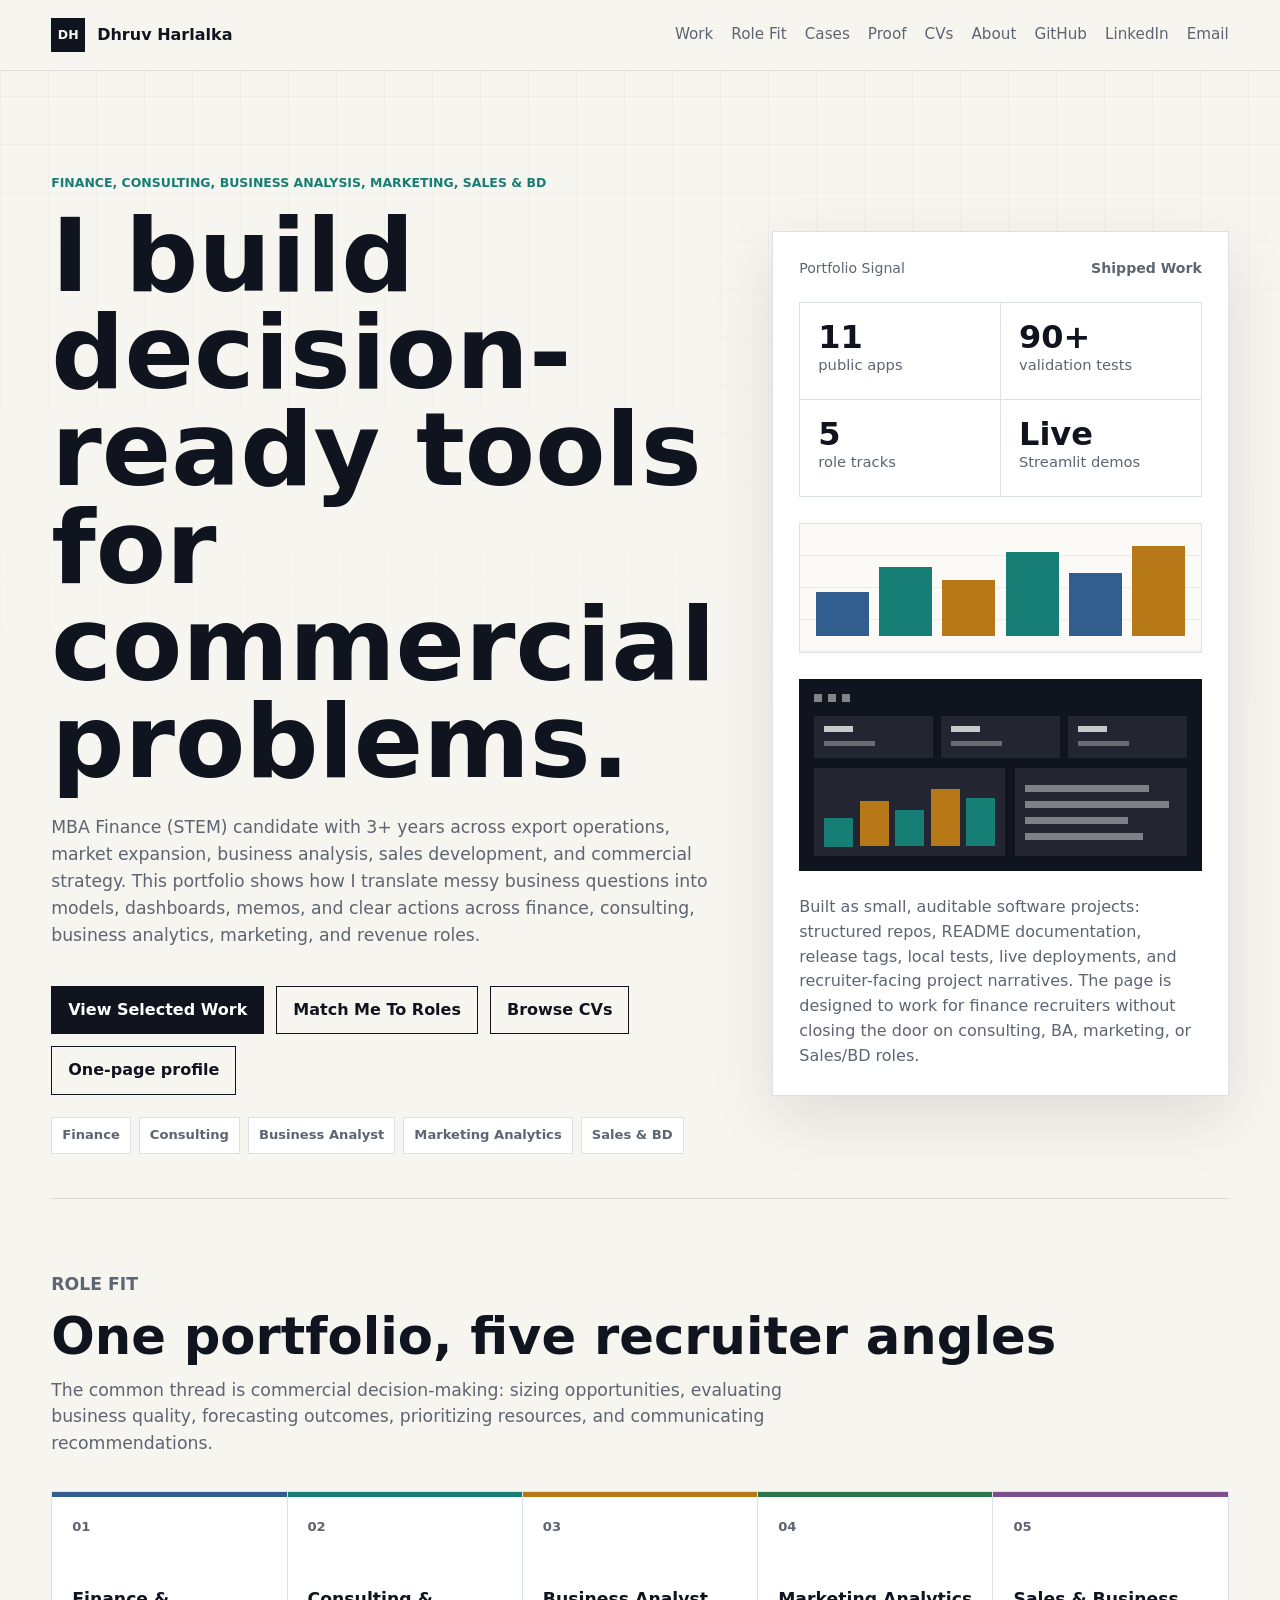
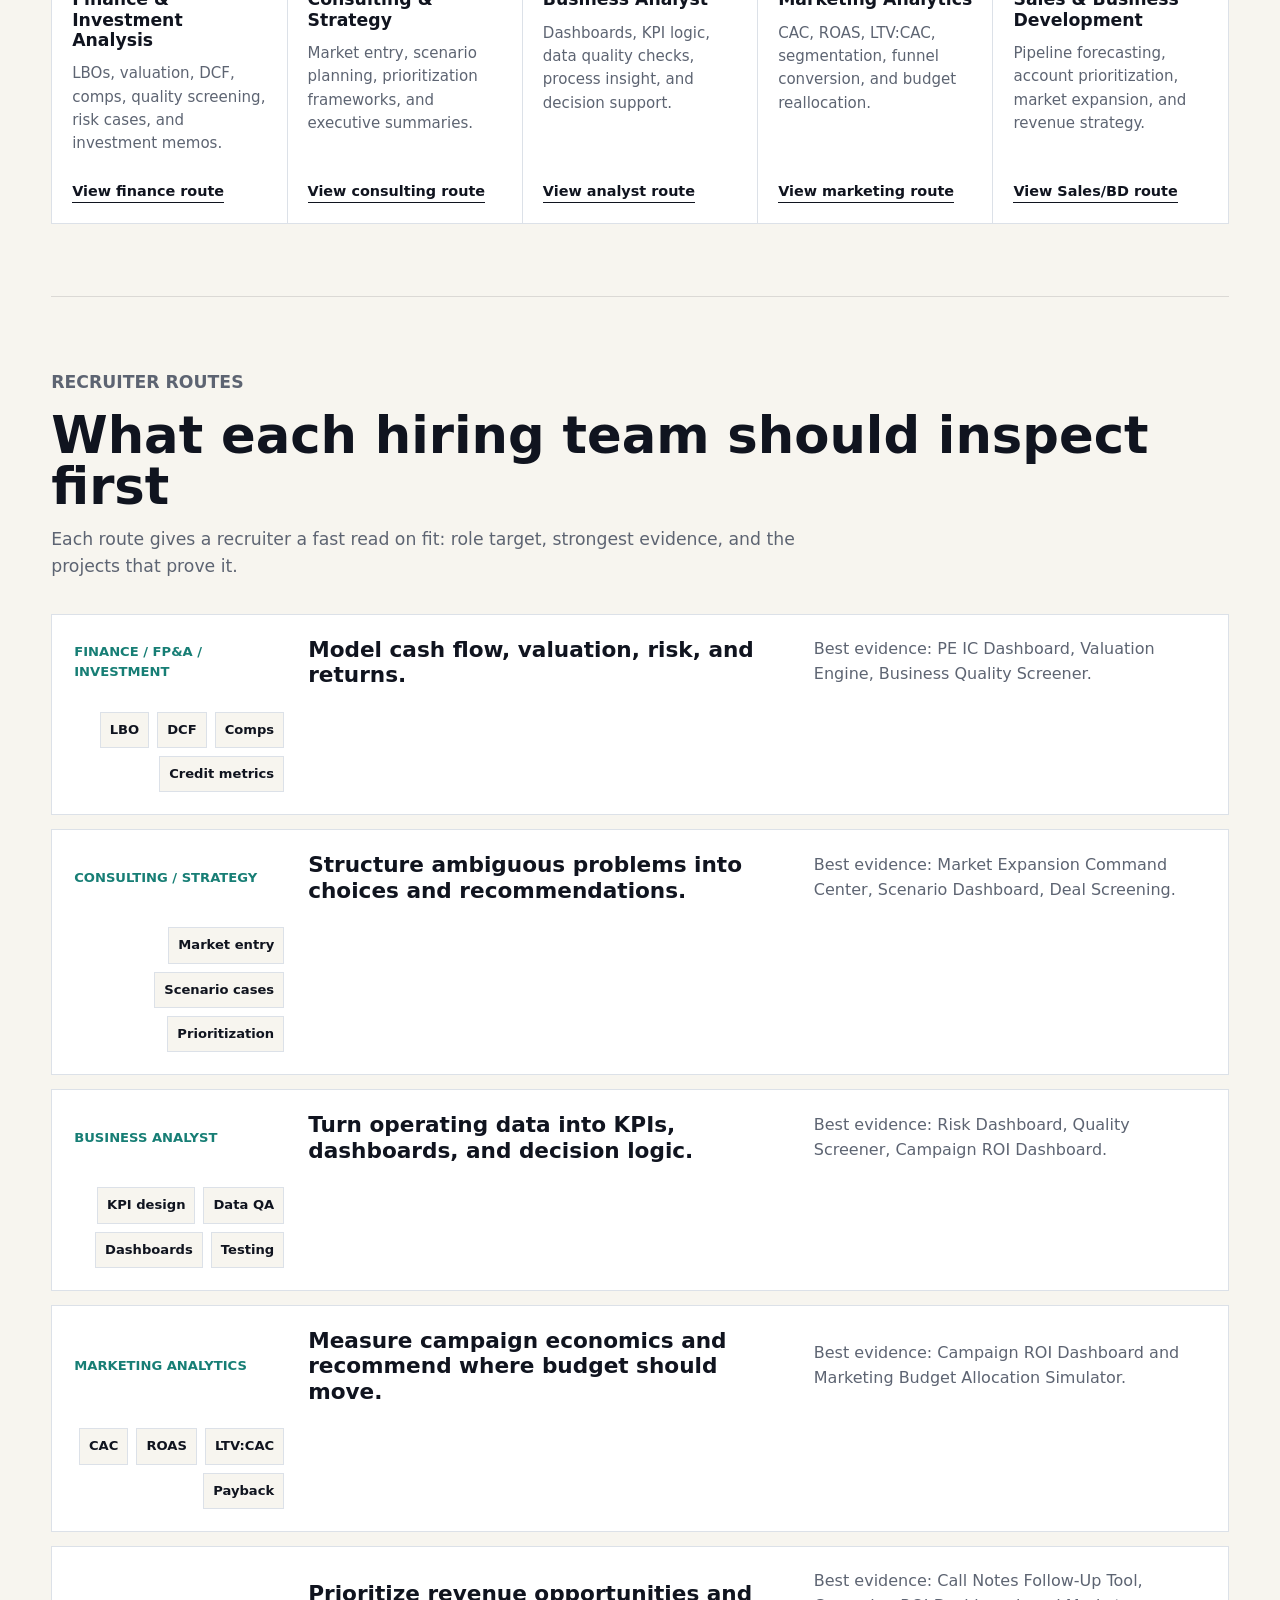
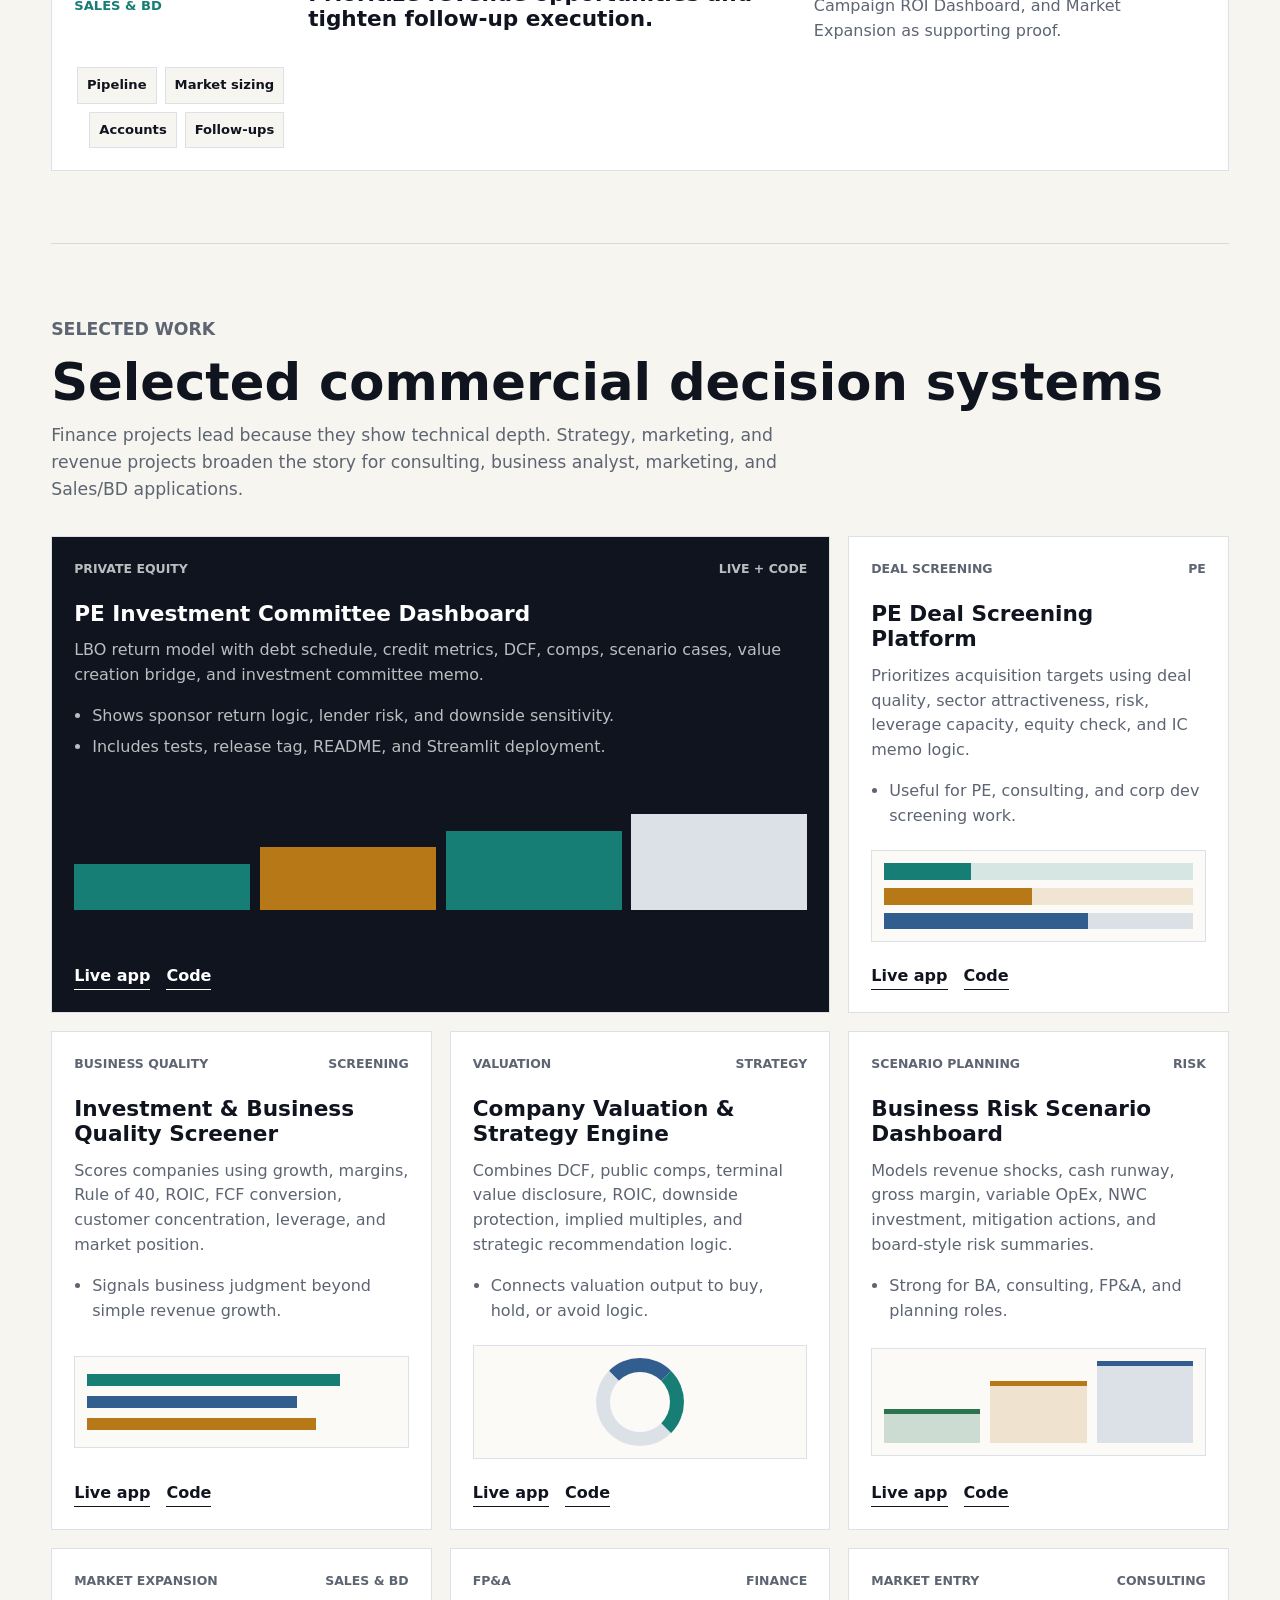
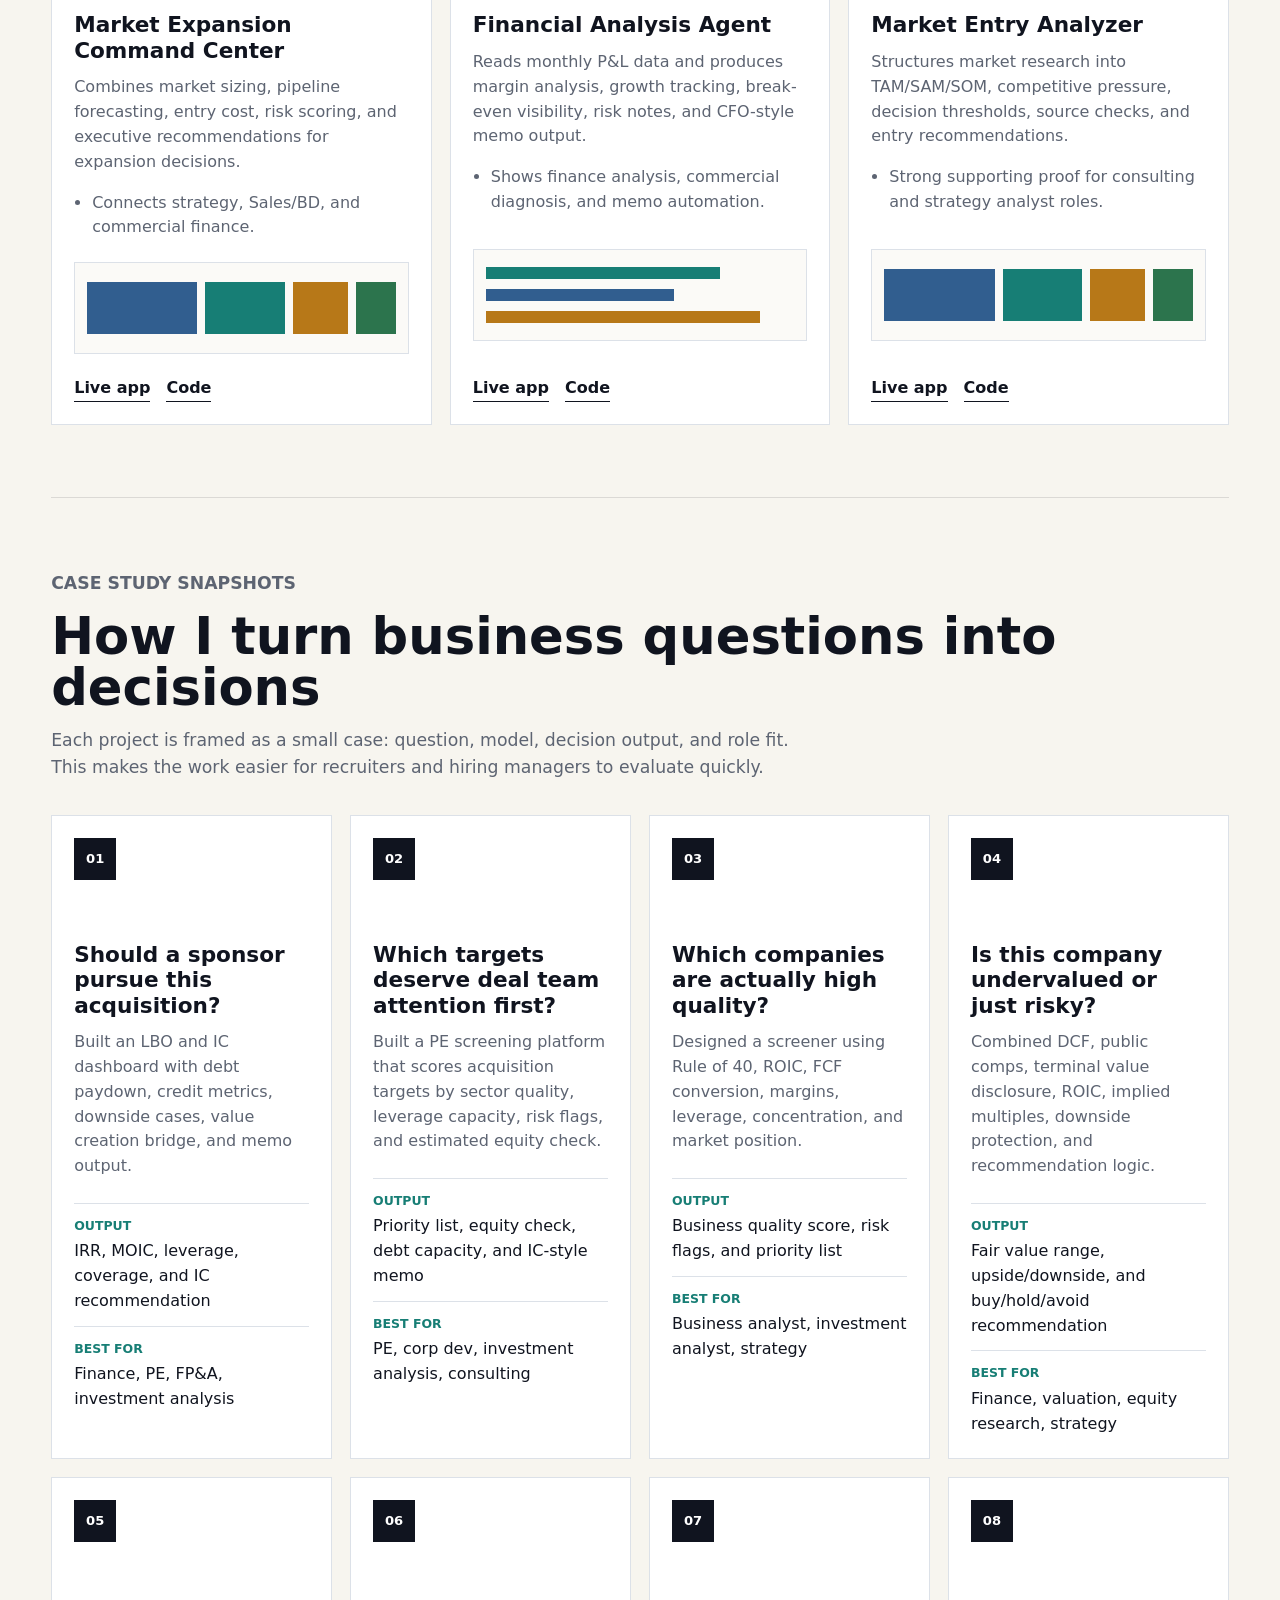
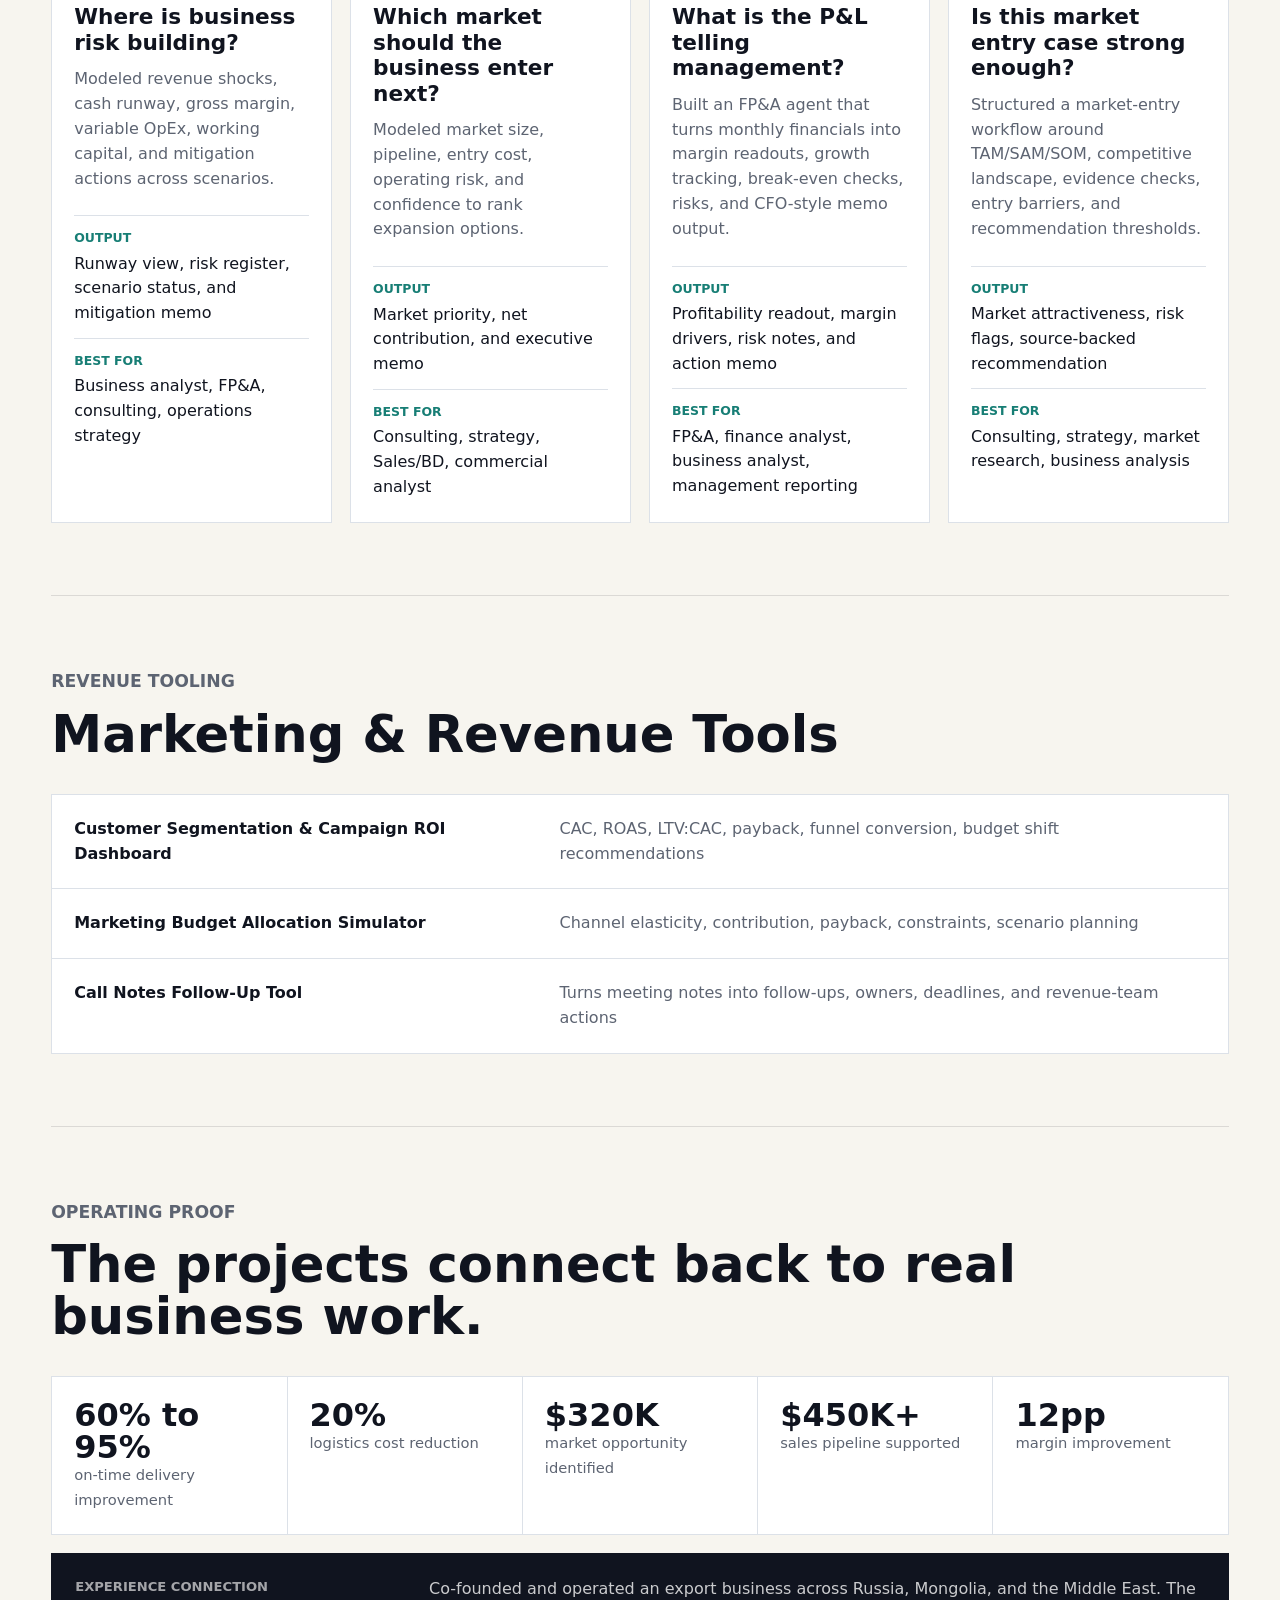
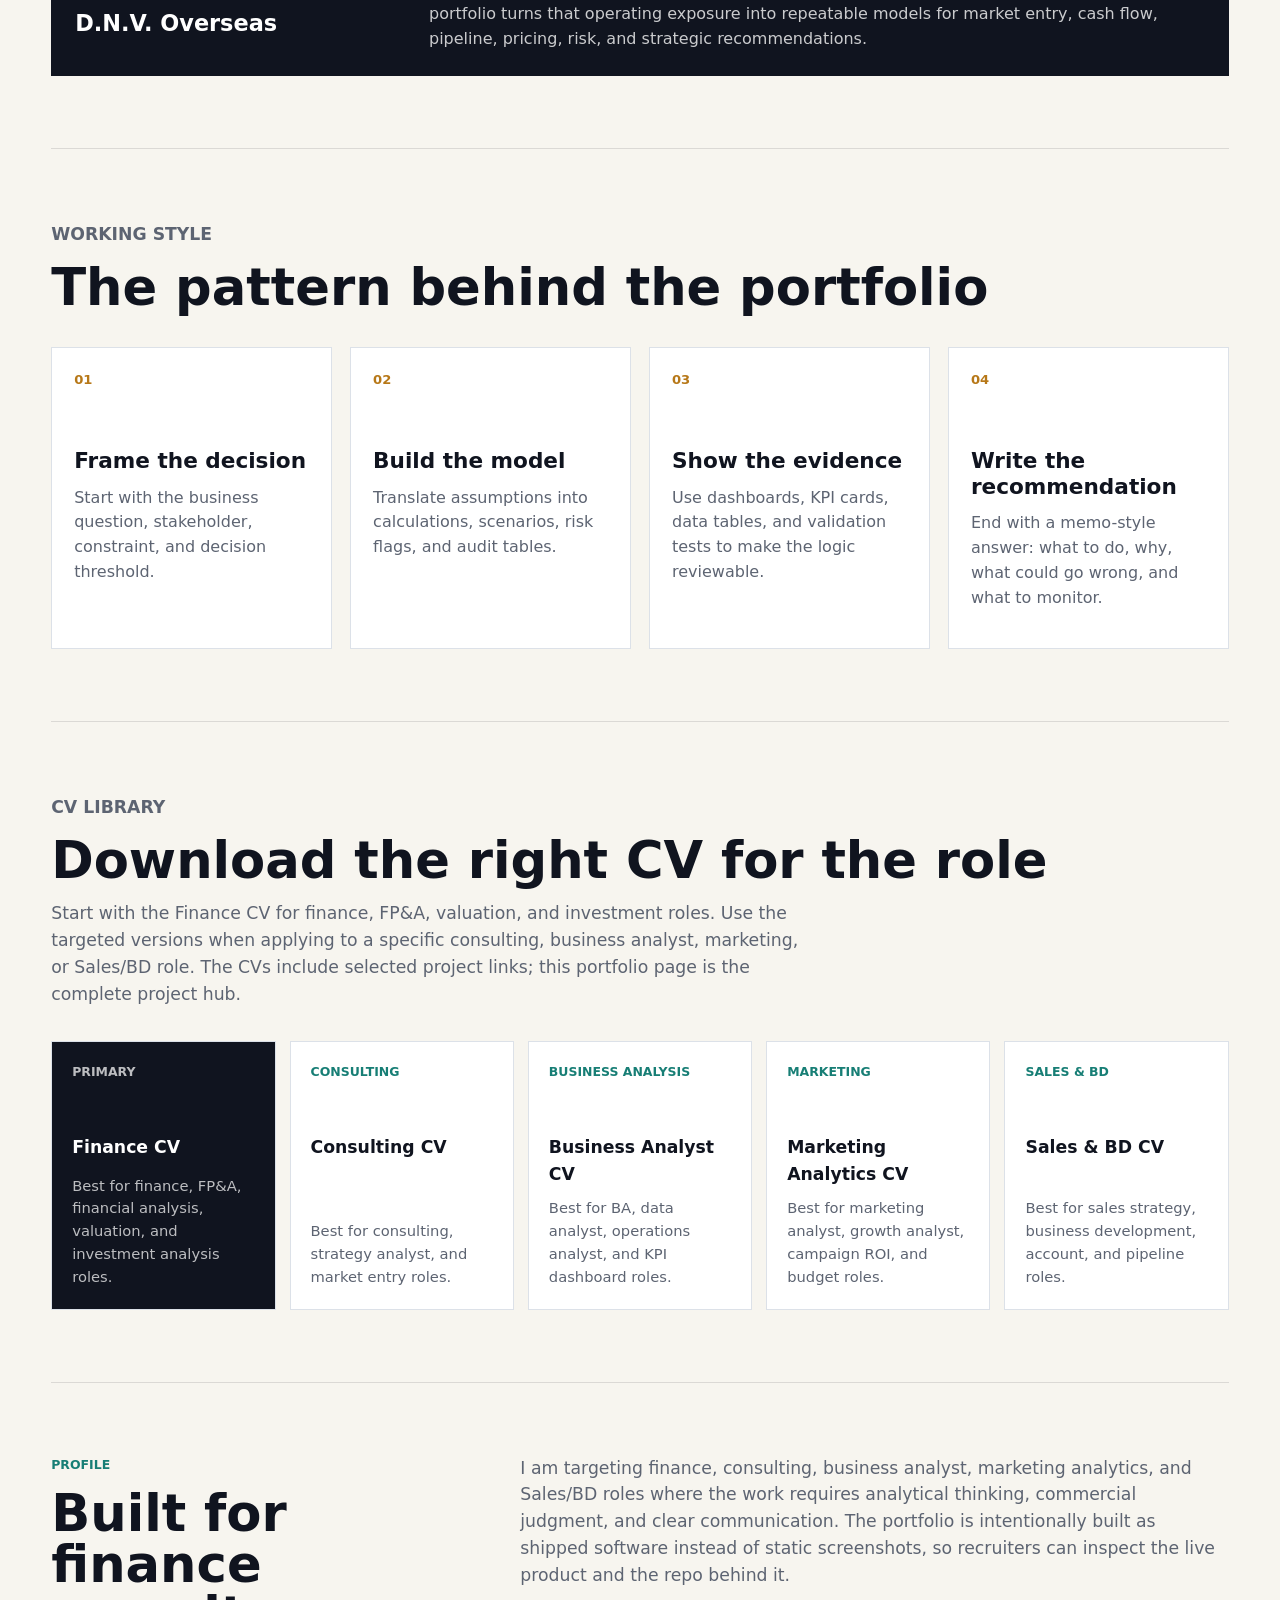
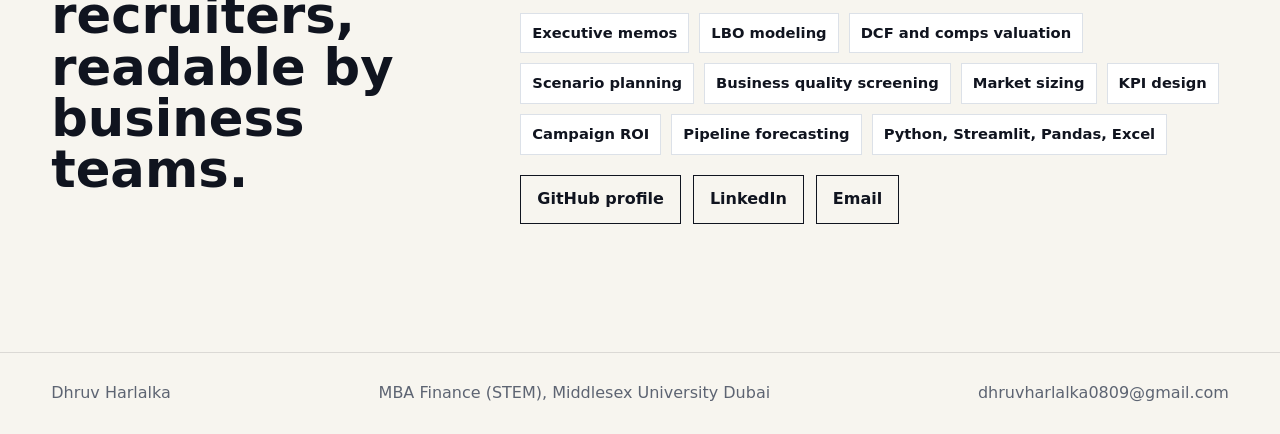
==== commit e1944615: "Expand portfolio case studies" ====
--- a/index.html
+++ b/index.html
@@ -432,6 +432,54 @@
           </article>
           <article class="case-card">
             <div class="case-number">02</div>
+            <h3>Which targets deserve deal team attention first?</h3>
+            <p>
+              Built a PE screening platform that scores acquisition targets by sector quality,
+              leverage capacity, risk flags, and estimated equity check.
+            </p>
+            <dl>
+              <div><dt>Output</dt><dd>Priority list, equity check, debt capacity, and IC-style memo</dd></div>
+              <div><dt>Best for</dt><dd>PE, corp dev, investment analysis, consulting</dd></div>
+            </dl>
+          </article>
+          <article class="case-card">
+            <div class="case-number">03</div>
+            <h3>Which companies are actually high quality?</h3>
+            <p>
+              Designed a screener using Rule of 40, ROIC, FCF conversion, margins, leverage,
+              concentration, and market position.
+            </p>
+            <dl>
+              <div><dt>Output</dt><dd>Business quality score, risk flags, and priority list</dd></div>
+              <div><dt>Best for</dt><dd>Business analyst, investment analyst, strategy</dd></div>
+            </dl>
+          </article>
+          <article class="case-card">
+            <div class="case-number">04</div>
+            <h3>Is this company undervalued or just risky?</h3>
+            <p>
+              Combined DCF, public comps, terminal value disclosure, ROIC, implied multiples,
+              downside protection, and recommendation logic.
+            </p>
+            <dl>
+              <div><dt>Output</dt><dd>Fair value range, upside/downside, and buy/hold/avoid recommendation</dd></div>
+              <div><dt>Best for</dt><dd>Finance, valuation, equity research, strategy</dd></div>
+            </dl>
+          </article>
+          <article class="case-card">
+            <div class="case-number">05</div>
+            <h3>Where is business risk building?</h3>
+            <p>
+              Modeled revenue shocks, cash runway, gross margin, variable OpEx, working capital,
+              and mitigation actions across scenarios.
+            </p>
+            <dl>
+              <div><dt>Output</dt><dd>Runway view, risk register, scenario status, and mitigation memo</dd></div>
+              <div><dt>Best for</dt><dd>Business analyst, FP&A, consulting, operations strategy</dd></div>
+            </dl>
+          </article>
+          <article class="case-card">
+            <div class="case-number">06</div>
             <h3>Which market should the business enter next?</h3>
             <p>
               Modeled market size, pipeline, entry cost, operating risk, and confidence to rank
@@ -443,27 +491,27 @@
             </dl>
           </article>
           <article class="case-card">
-            <div class="case-number">03</div>
-            <h3>Which companies are actually high quality?</h3>
-            <p>
-              Designed a screener using Rule of 40, ROIC, FCF conversion, margins, leverage,
-              concentration, and market position.
-            </p>
-            <dl>
-              <div><dt>Output</dt><dd>Business quality score, risk flags, and priority list</dd></div>
-              <div><dt>Best for</dt><dd>Business analyst, investment analyst, strategy</dd></div>
-            </dl>
-          </article>
-          <article class="case-card">
-            <div class="case-number">04</div>
-            <h3>Where should marketing budget move?</h3>
-            <p>
-              Compared channel contribution, CAC, retention, payback, strategic priority, and spend
-              constraints.
-            </p>
-            <dl>
-              <div><dt>Output</dt><dd>Budget bridge, channel actions, and scenario memo</dd></div>
-              <div><dt>Best for</dt><dd>Marketing analytics, growth, business analyst</dd></div>
+            <div class="case-number">07</div>
+            <h3>What is the P&L telling management?</h3>
+            <p>
+              Built an FP&A agent that turns monthly financials into margin readouts, growth
+              tracking, break-even checks, risks, and CFO-style memo output.
+            </p>
+            <dl>
+              <div><dt>Output</dt><dd>Profitability readout, margin drivers, risk notes, and action memo</dd></div>
+              <div><dt>Best for</dt><dd>FP&A, finance analyst, business analyst, management reporting</dd></div>
+            </dl>
+          </article>
+          <article class="case-card">
+            <div class="case-number">08</div>
+            <h3>Is this market entry case strong enough?</h3>
+            <p>
+              Structured a market-entry workflow around TAM/SAM/SOM, competitive landscape,
+              evidence checks, entry barriers, and recommendation thresholds.
+            </p>
+            <dl>
+              <div><dt>Output</dt><dd>Market attractiveness, risk flags, source-backed recommendation</dd></div>
+              <div><dt>Best for</dt><dd>Consulting, strategy, market research, business analysis</dd></div>
             </dl>
           </article>
         </div>
@@ -471,8 +519,8 @@
 
       <section class="section compact-section reveal" aria-labelledby="commercial-title">
         <div class="section-heading">
-          <p class="eyebrow">Marketing and Revenue Analytics</p>
-          <h2 id="commercial-title">Commercial projects for growth and Sales/BD roles</h2>
+          <p class="eyebrow">Revenue Tooling</p>
+          <h2 id="commercial-title">Marketing & Revenue Tools</h2>
         </div>
         <div class="list-grid">
           <a class="work-row" href="https://campaign-roi-dashboard.streamlit.app/" target="_blank" rel="noreferrer">
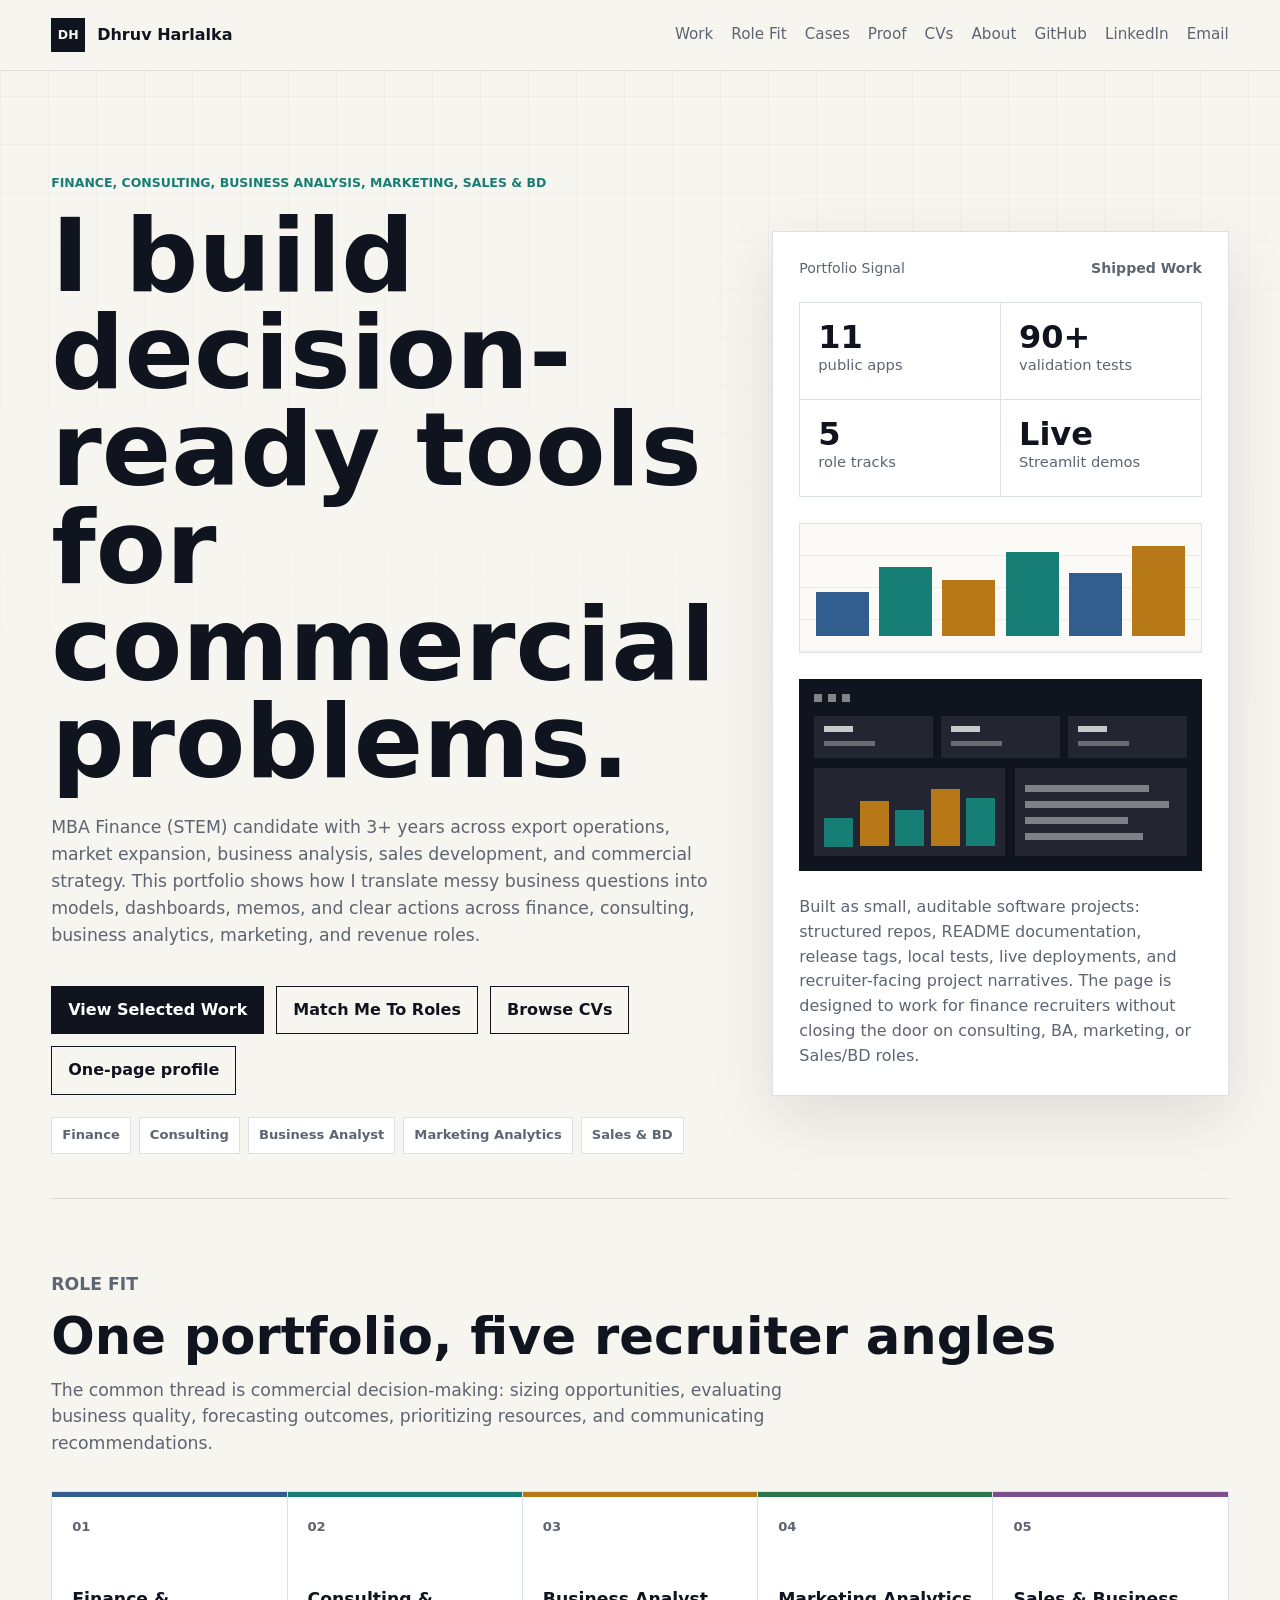
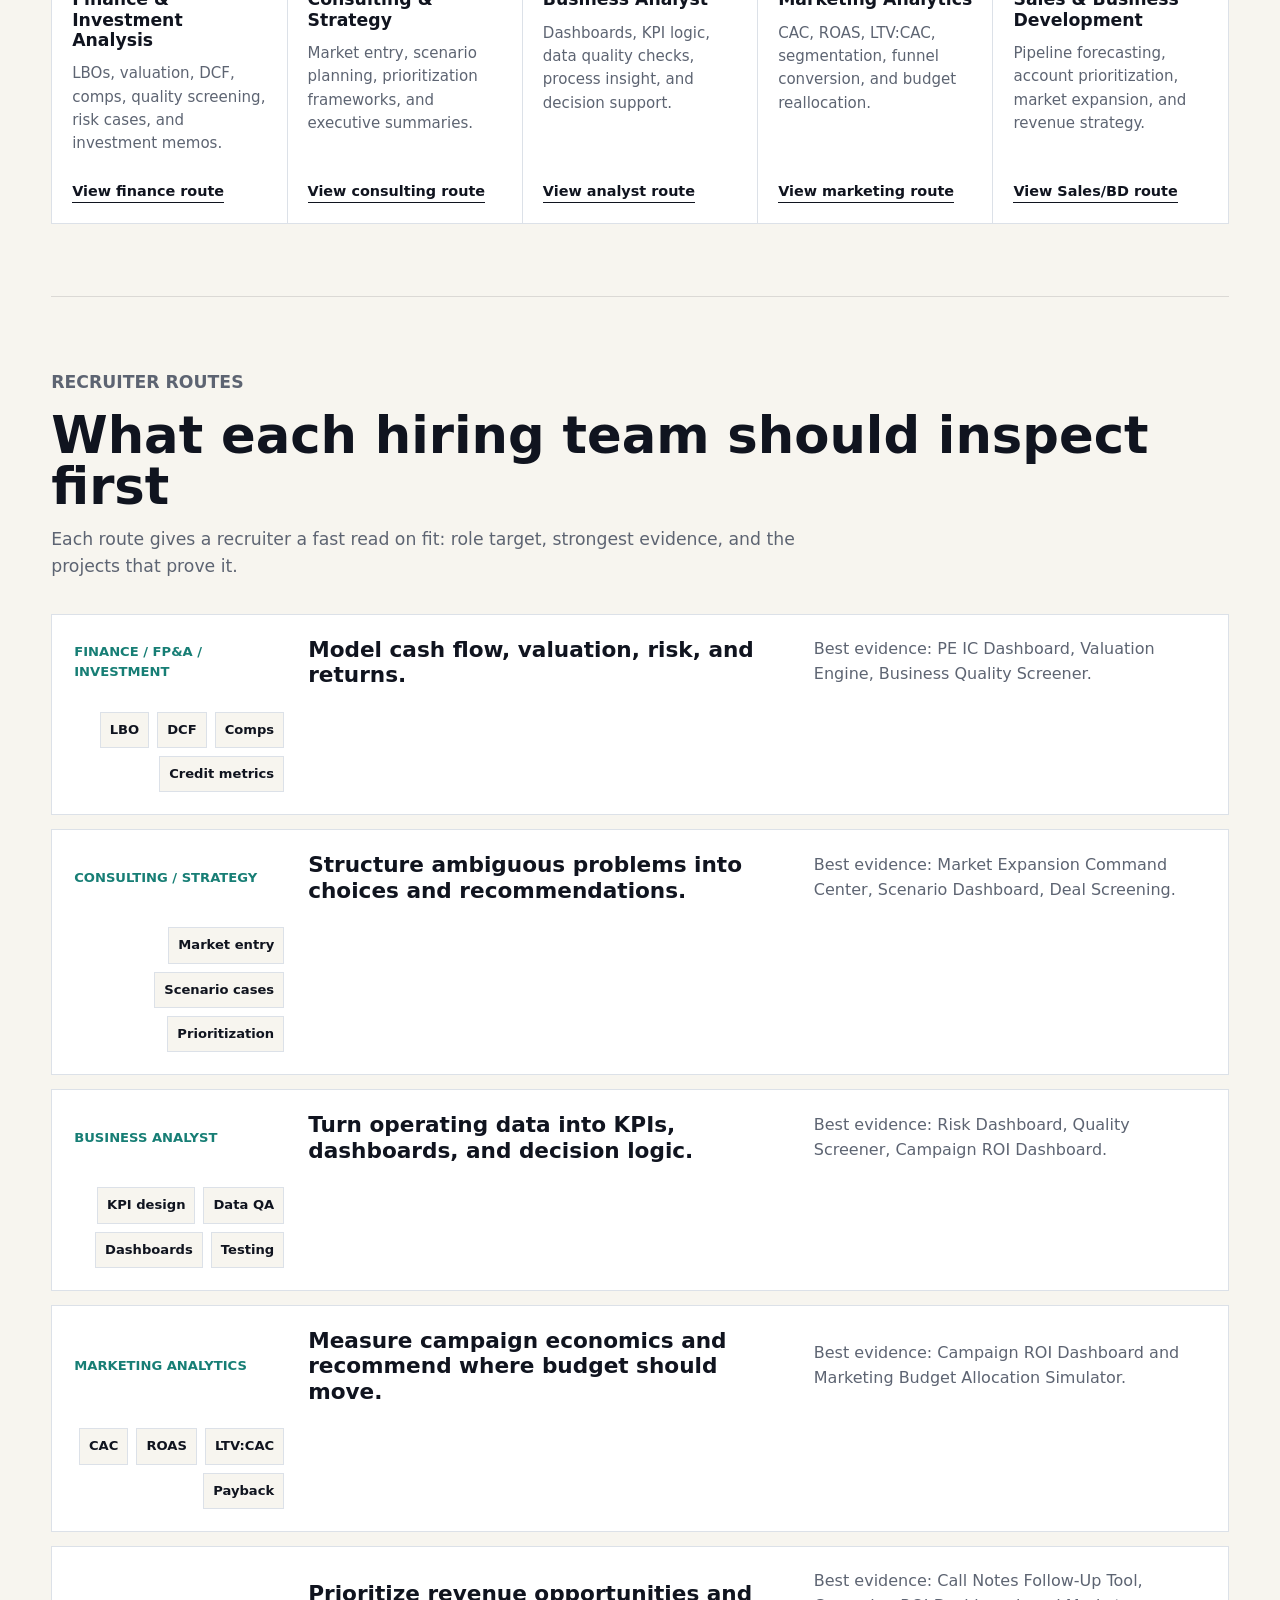
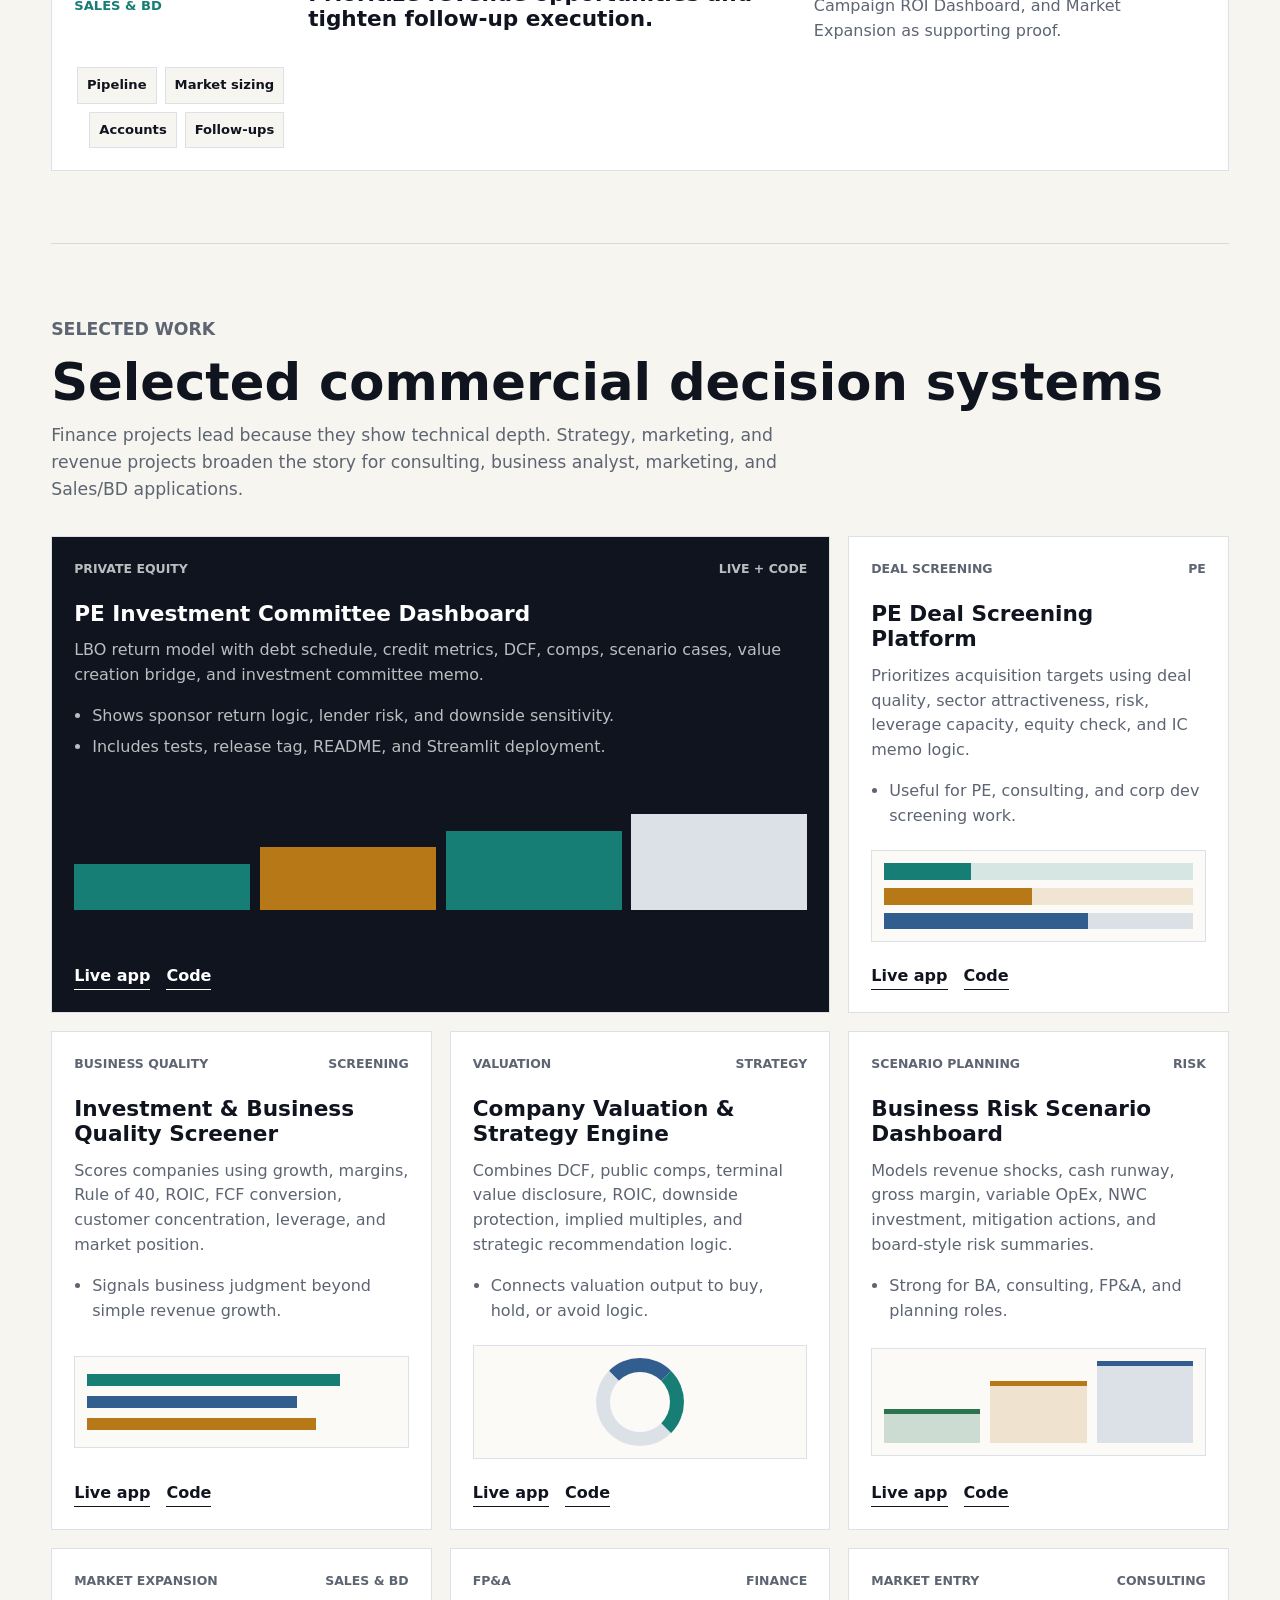
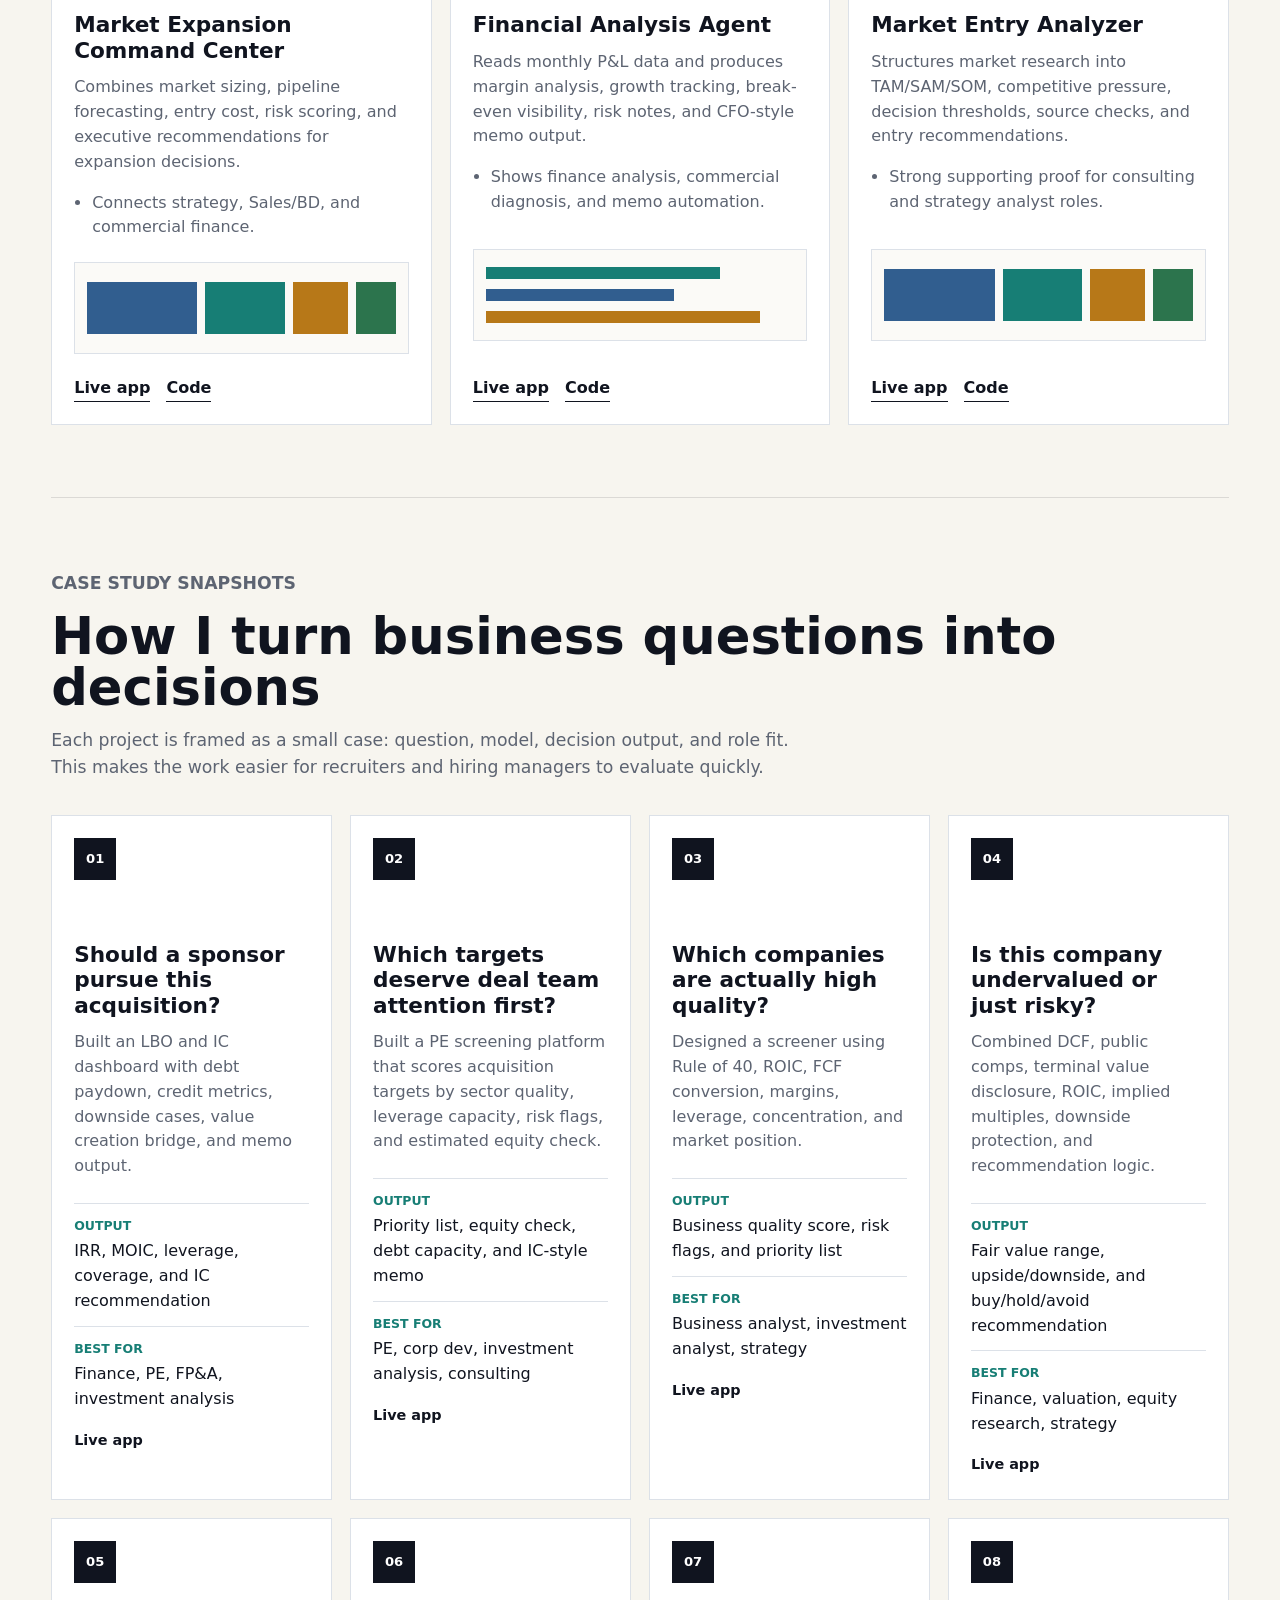
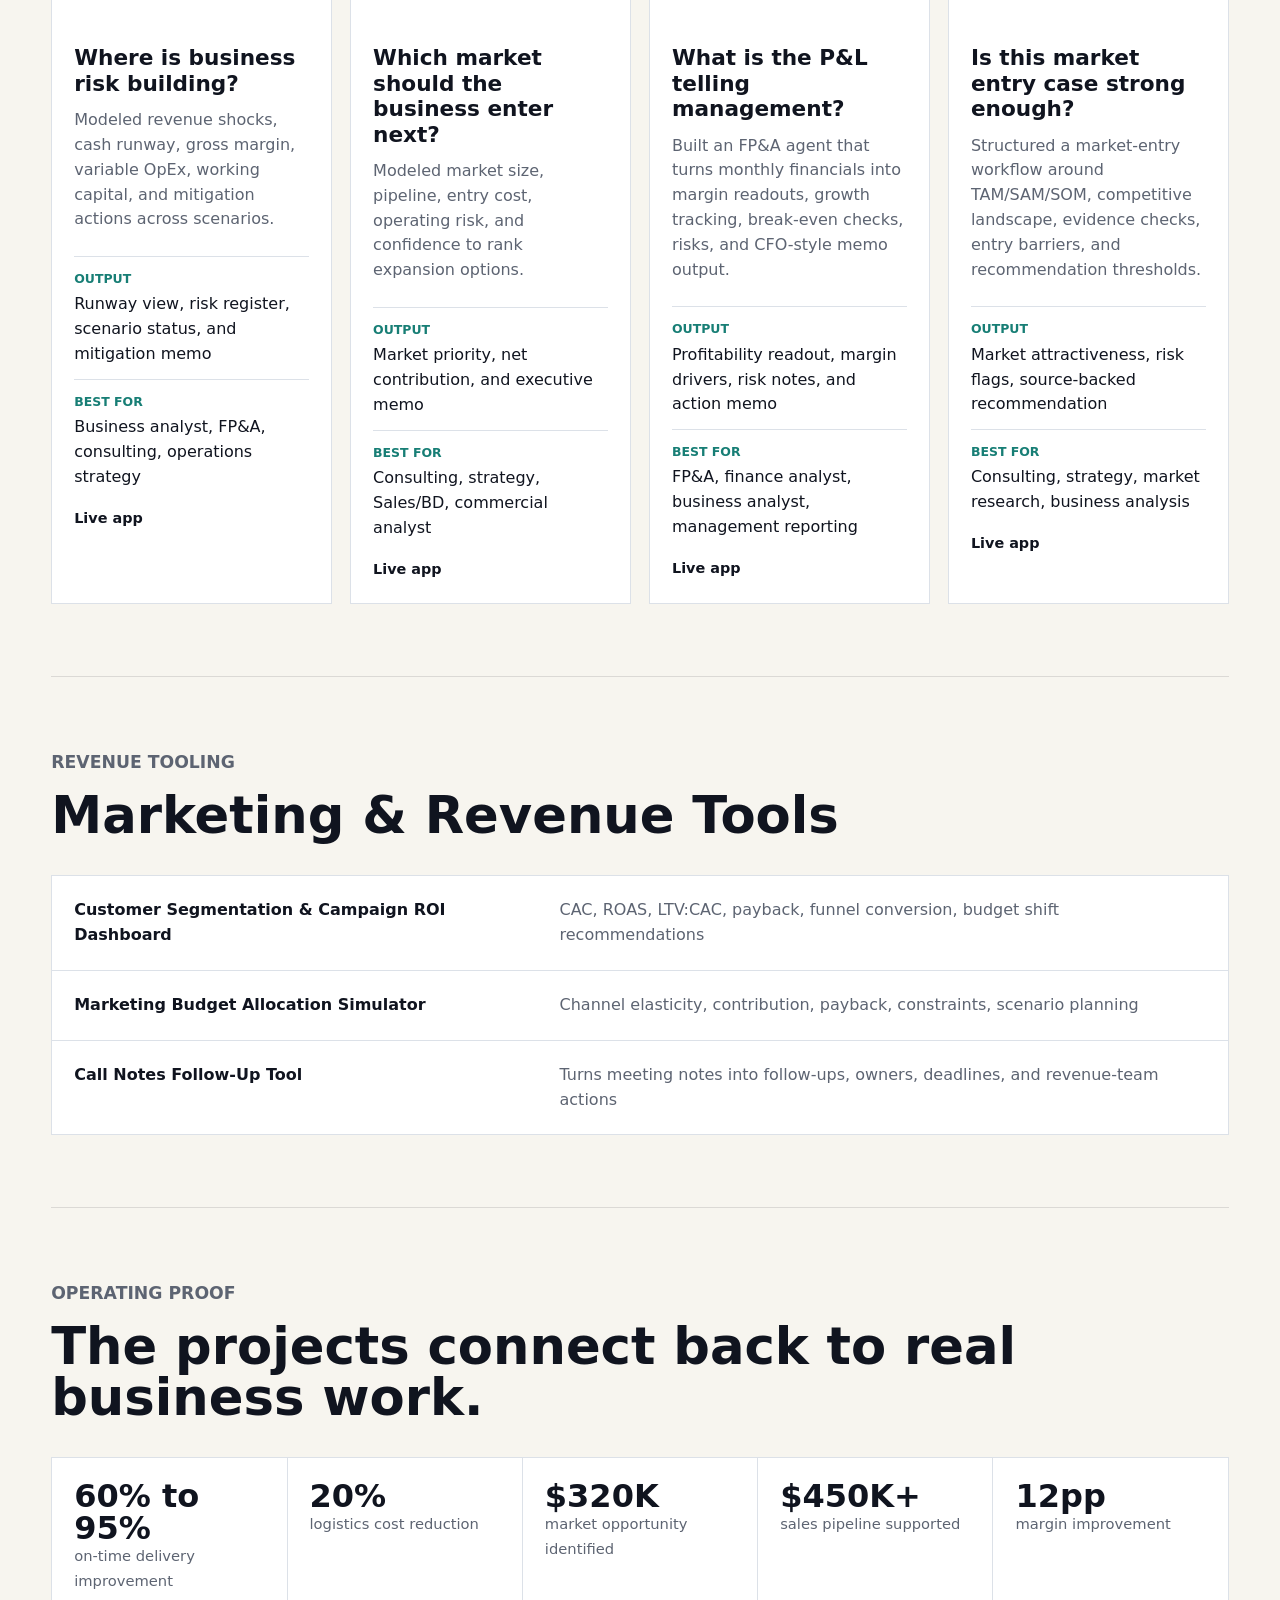
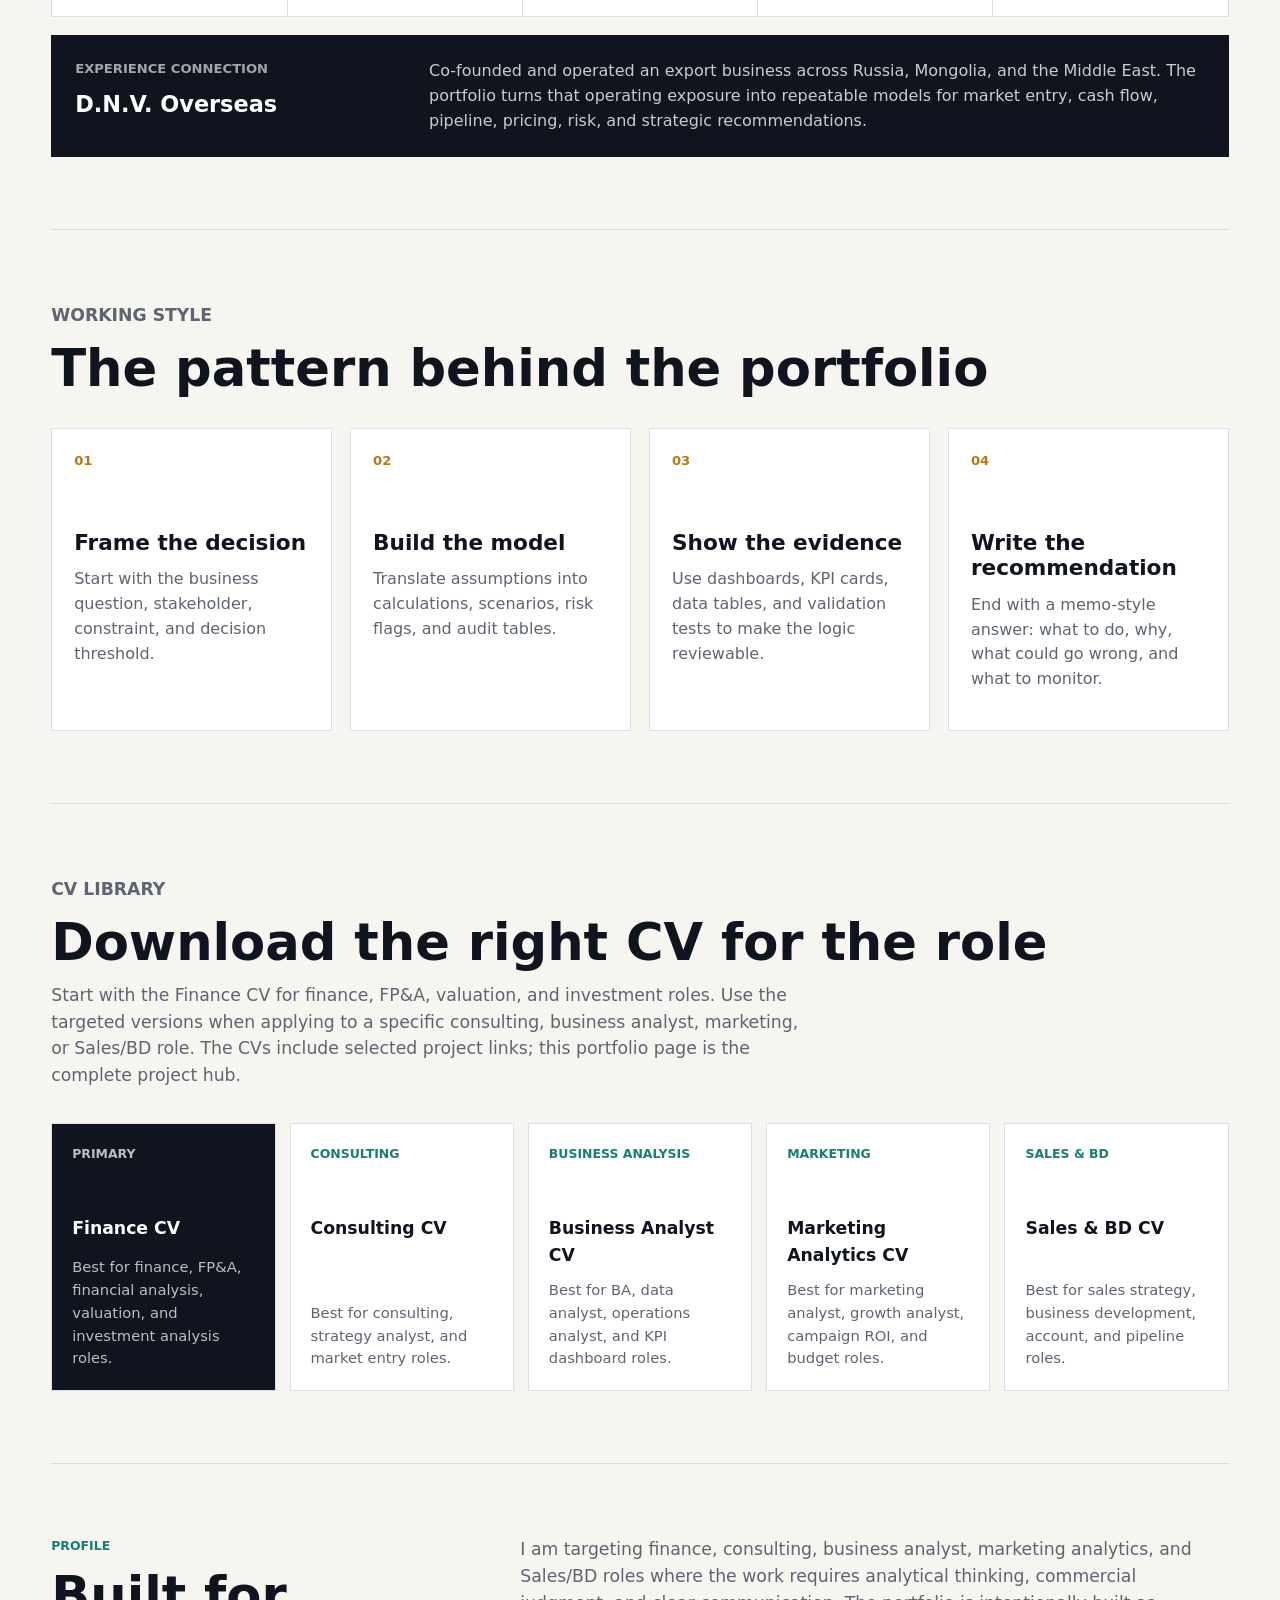
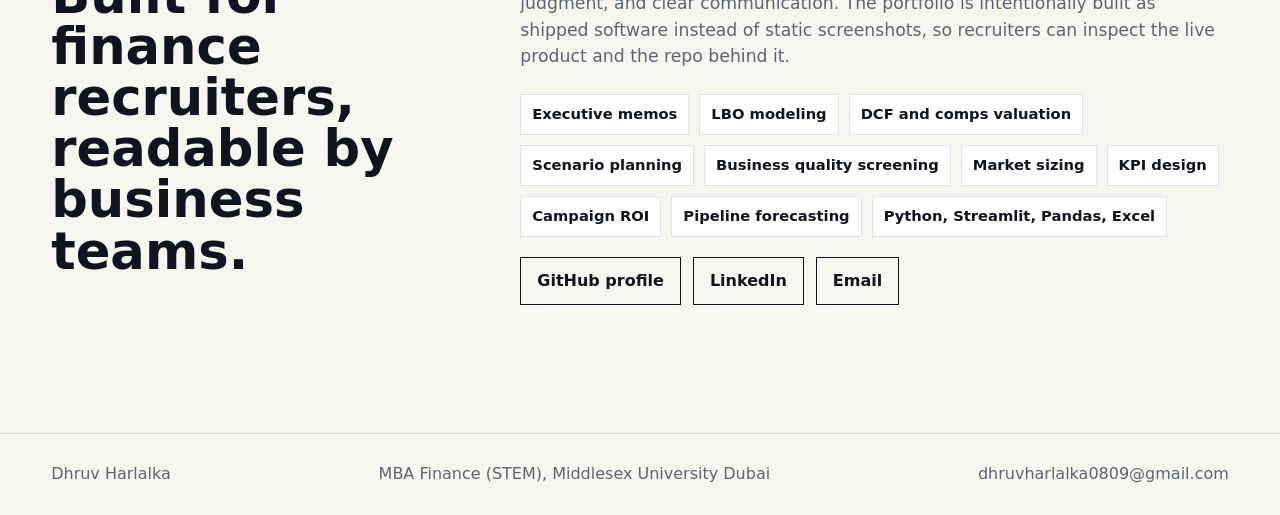
==== commit 979a94d8: "Add case study links and CV route" ====
--- a/index.html
+++ b/index.html
@@ -429,6 +429,9 @@
               <div><dt>Output</dt><dd>IRR, MOIC, leverage, coverage, and IC recommendation</dd></div>
               <div><dt>Best for</dt><dd>Finance, PE, FP&A, investment analysis</dd></div>
             </dl>
+            <div class="case-links">
+              <a href="https://lbo-ic-dashboard.streamlit.app/" target="_blank" rel="noreferrer">Live app</a>
+            </div>
           </article>
           <article class="case-card">
             <div class="case-number">02</div>
@@ -441,6 +444,9 @@
               <div><dt>Output</dt><dd>Priority list, equity check, debt capacity, and IC-style memo</dd></div>
               <div><dt>Best for</dt><dd>PE, corp dev, investment analysis, consulting</dd></div>
             </dl>
+            <div class="case-links">
+              <a href="https://pe-deal-screening-platform.streamlit.app/" target="_blank" rel="noreferrer">Live app</a>
+            </div>
           </article>
           <article class="case-card">
             <div class="case-number">03</div>
@@ -453,6 +459,9 @@
               <div><dt>Output</dt><dd>Business quality score, risk flags, and priority list</dd></div>
               <div><dt>Best for</dt><dd>Business analyst, investment analyst, strategy</dd></div>
             </dl>
+            <div class="case-links">
+              <a href="https://investment-quality-screener.streamlit.app/" target="_blank" rel="noreferrer">Live app</a>
+            </div>
           </article>
           <article class="case-card">
             <div class="case-number">04</div>
@@ -465,6 +474,9 @@
               <div><dt>Output</dt><dd>Fair value range, upside/downside, and buy/hold/avoid recommendation</dd></div>
               <div><dt>Best for</dt><dd>Finance, valuation, equity research, strategy</dd></div>
             </dl>
+            <div class="case-links">
+              <a href="https://strategy-valuation-engine.streamlit.app/" target="_blank" rel="noreferrer">Live app</a>
+            </div>
           </article>
           <article class="case-card">
             <div class="case-number">05</div>
@@ -477,6 +489,9 @@
               <div><dt>Output</dt><dd>Runway view, risk register, scenario status, and mitigation memo</dd></div>
               <div><dt>Best for</dt><dd>Business analyst, FP&A, consulting, operations strategy</dd></div>
             </dl>
+            <div class="case-links">
+              <a href="https://business-risk-scenario-dashboard.streamlit.app/" target="_blank" rel="noreferrer">Live app</a>
+            </div>
           </article>
           <article class="case-card">
             <div class="case-number">06</div>
@@ -489,6 +504,9 @@
               <div><dt>Output</dt><dd>Market priority, net contribution, and executive memo</dd></div>
               <div><dt>Best for</dt><dd>Consulting, strategy, Sales/BD, commercial analyst</dd></div>
             </dl>
+            <div class="case-links">
+              <a href="https://market-expansion-command-center.streamlit.app/" target="_blank" rel="noreferrer">Live app</a>
+            </div>
           </article>
           <article class="case-card">
             <div class="case-number">07</div>
@@ -501,6 +519,9 @@
               <div><dt>Output</dt><dd>Profitability readout, margin drivers, risk notes, and action memo</dd></div>
               <div><dt>Best for</dt><dd>FP&A, finance analyst, business analyst, management reporting</dd></div>
             </dl>
+            <div class="case-links">
+              <a href="https://financial-analysisagent.streamlit.app/" target="_blank" rel="noreferrer">Live app</a>
+            </div>
           </article>
           <article class="case-card">
             <div class="case-number">08</div>
@@ -513,6 +534,9 @@
               <div><dt>Output</dt><dd>Market attractiveness, risk flags, source-backed recommendation</dd></div>
               <div><dt>Best for</dt><dd>Consulting, strategy, market research, business analysis</dd></div>
             </dl>
+            <div class="case-links">
+              <a href="https://market-entry-analyzer.streamlit.app/" target="_blank" rel="noreferrer">Live app</a>
+            </div>
           </article>
         </div>
       </section>
--- a/styles.css
+++ b/styles.css
@@ -550,6 +550,16 @@
 .case-card dd {
   margin: 4px 0 0;
   color: var(--ink);
+}
+
+.case-links {
+  margin-top: 1rem;
+}
+
+.case-links a {
+  color: var(--accent-strong);
+  font-size: 0.9rem;
+  font-weight: 800;
 }
 
 .project-grid {
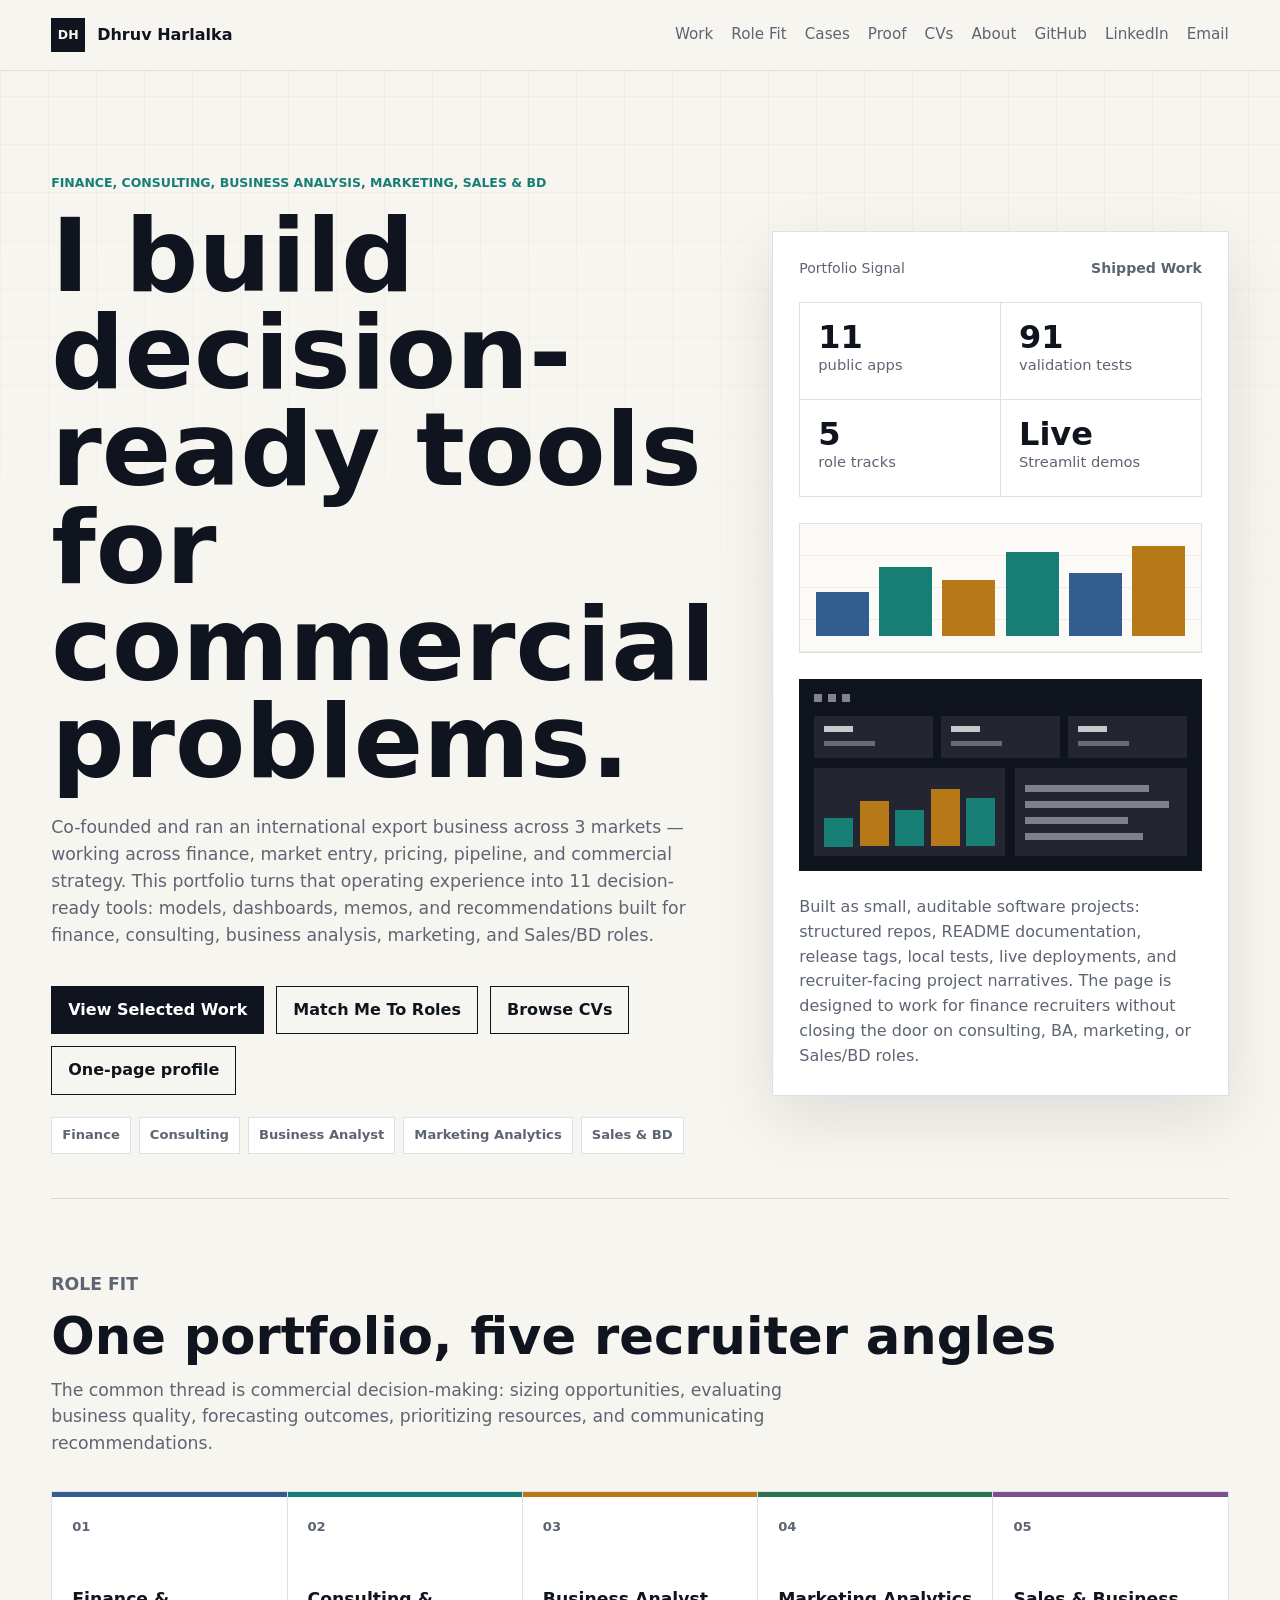
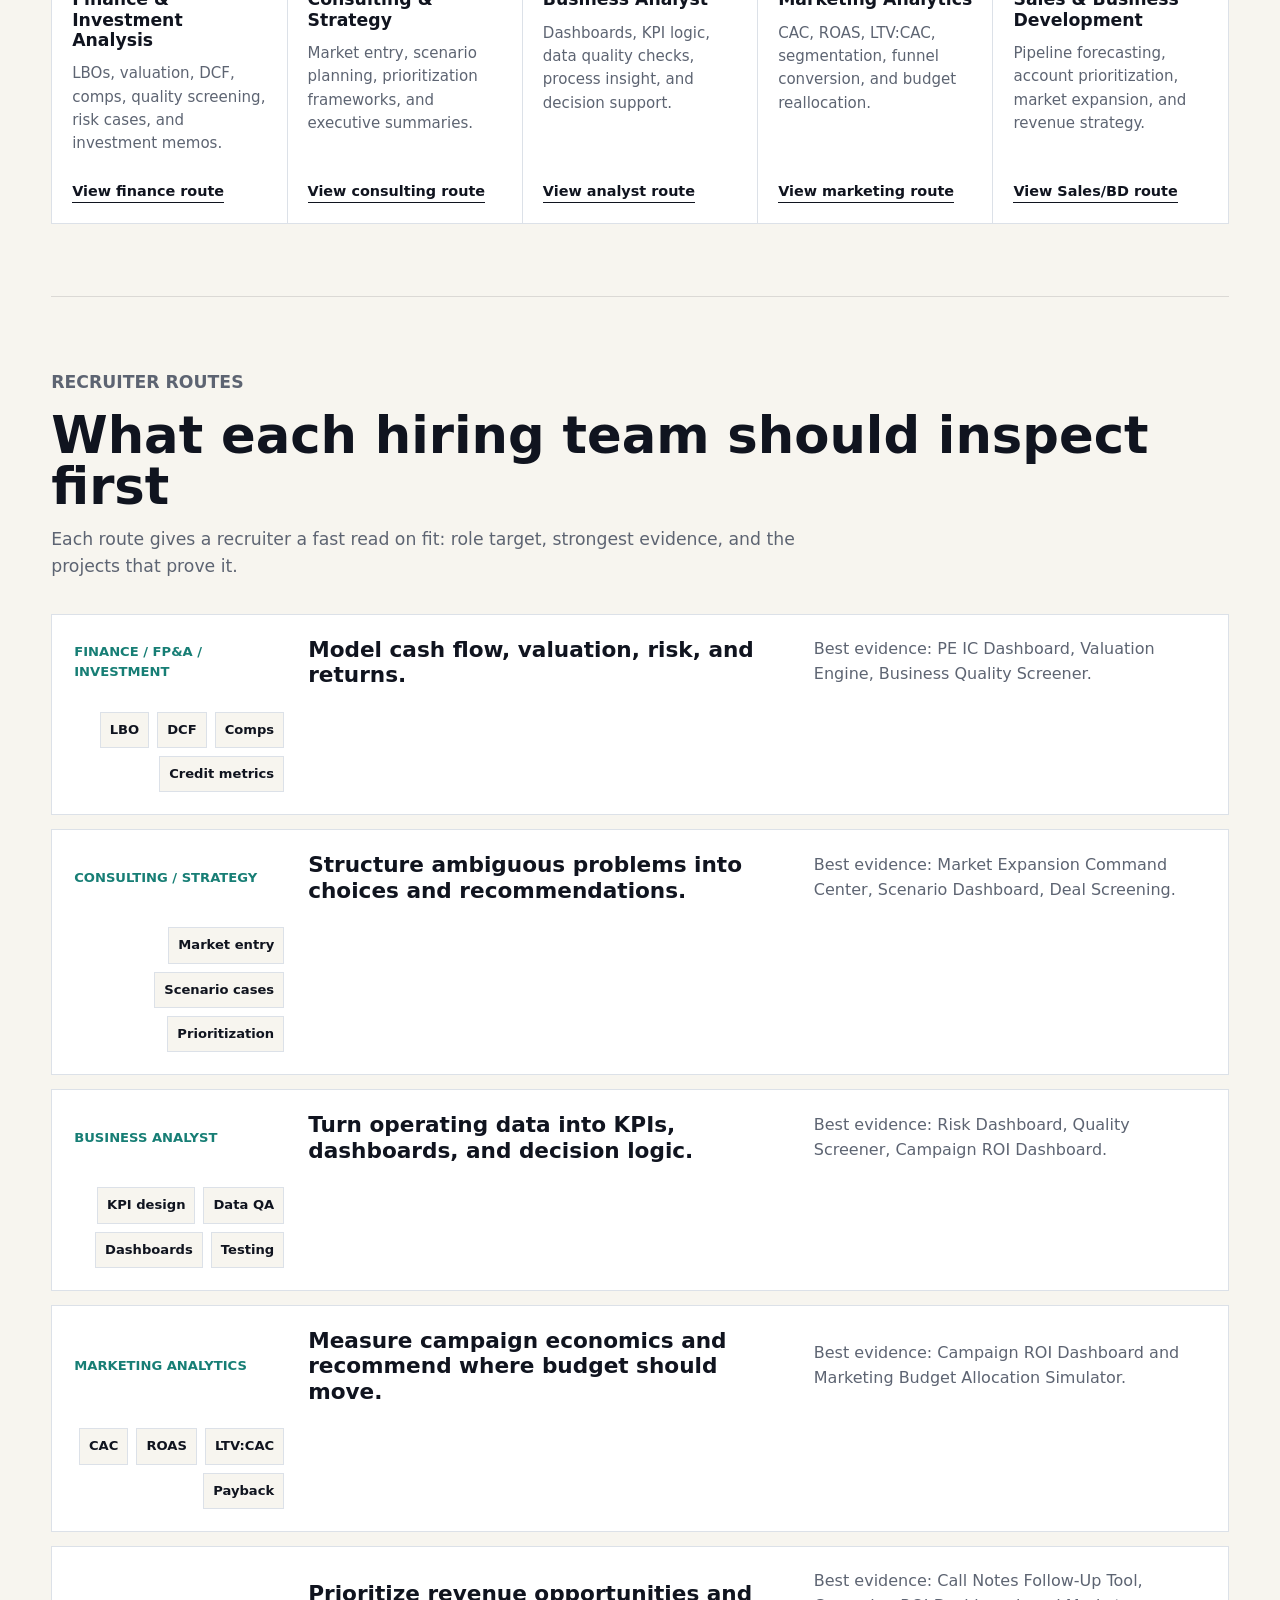
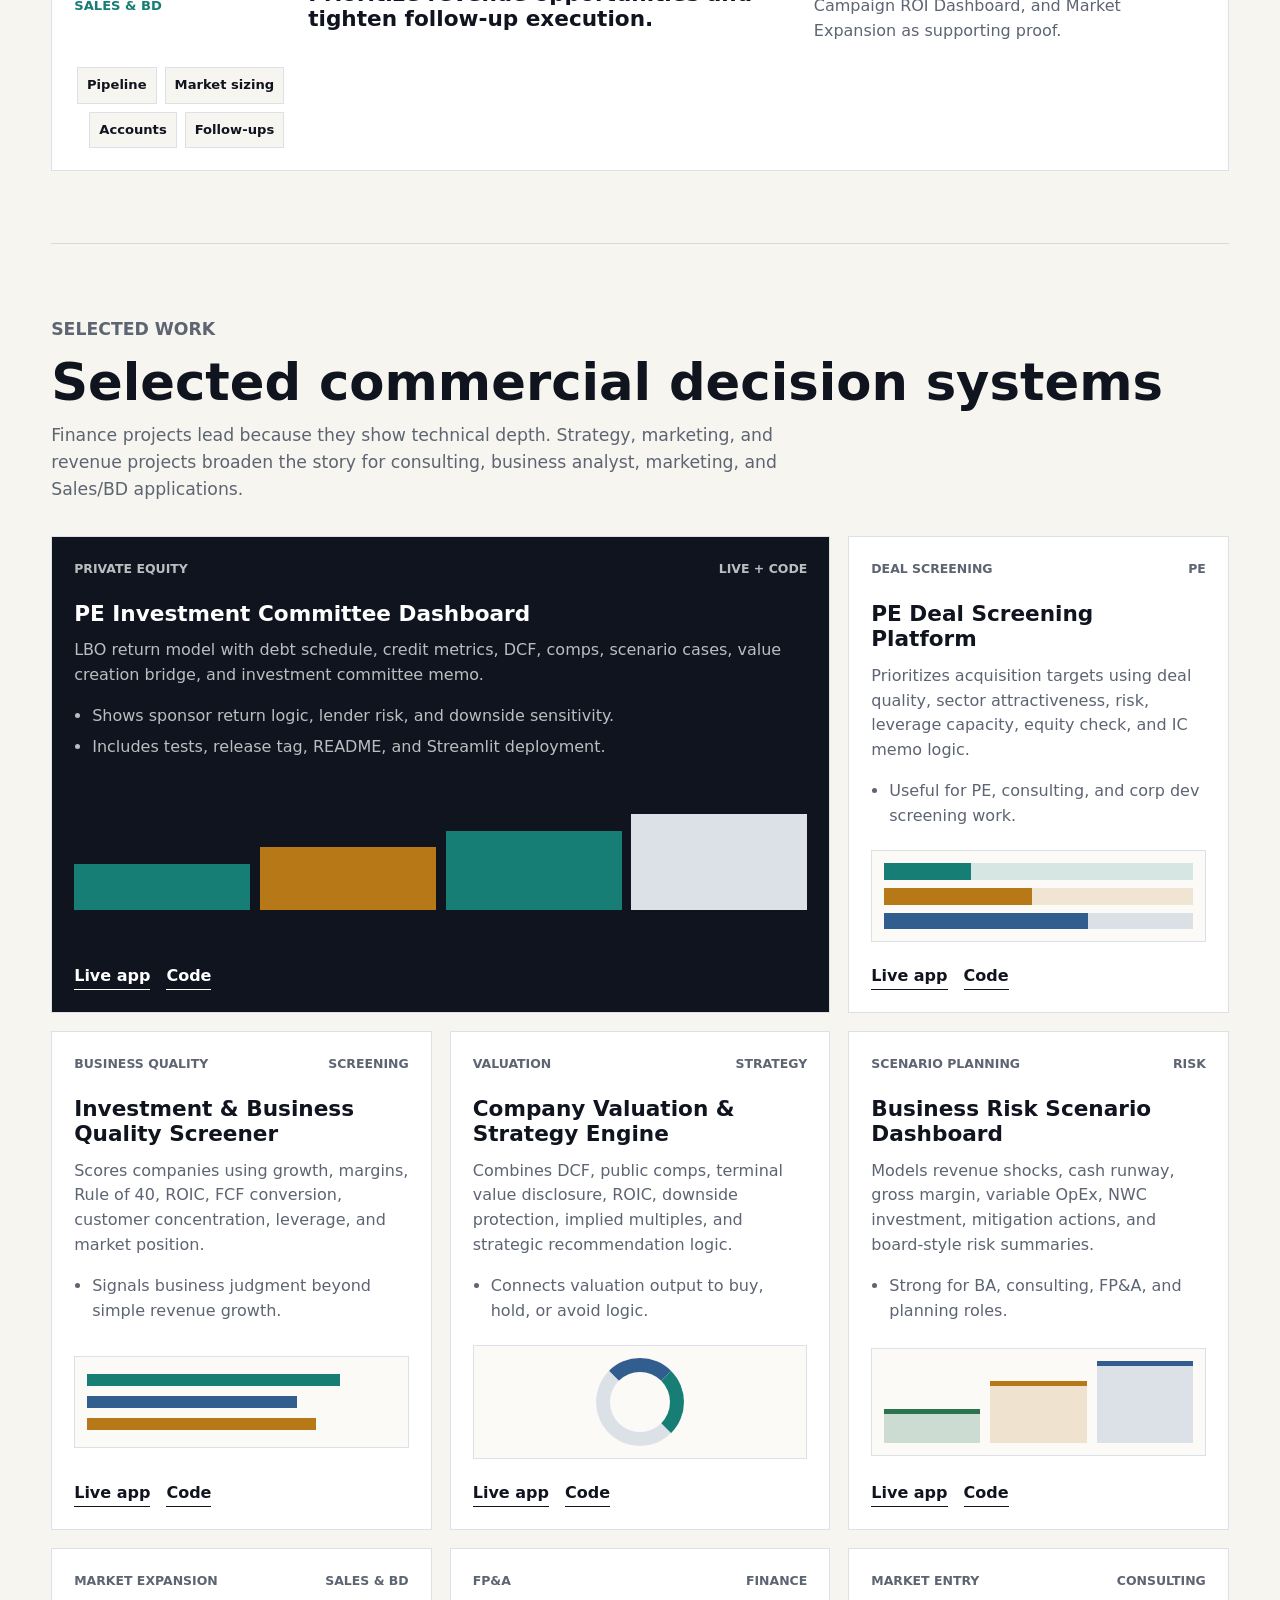
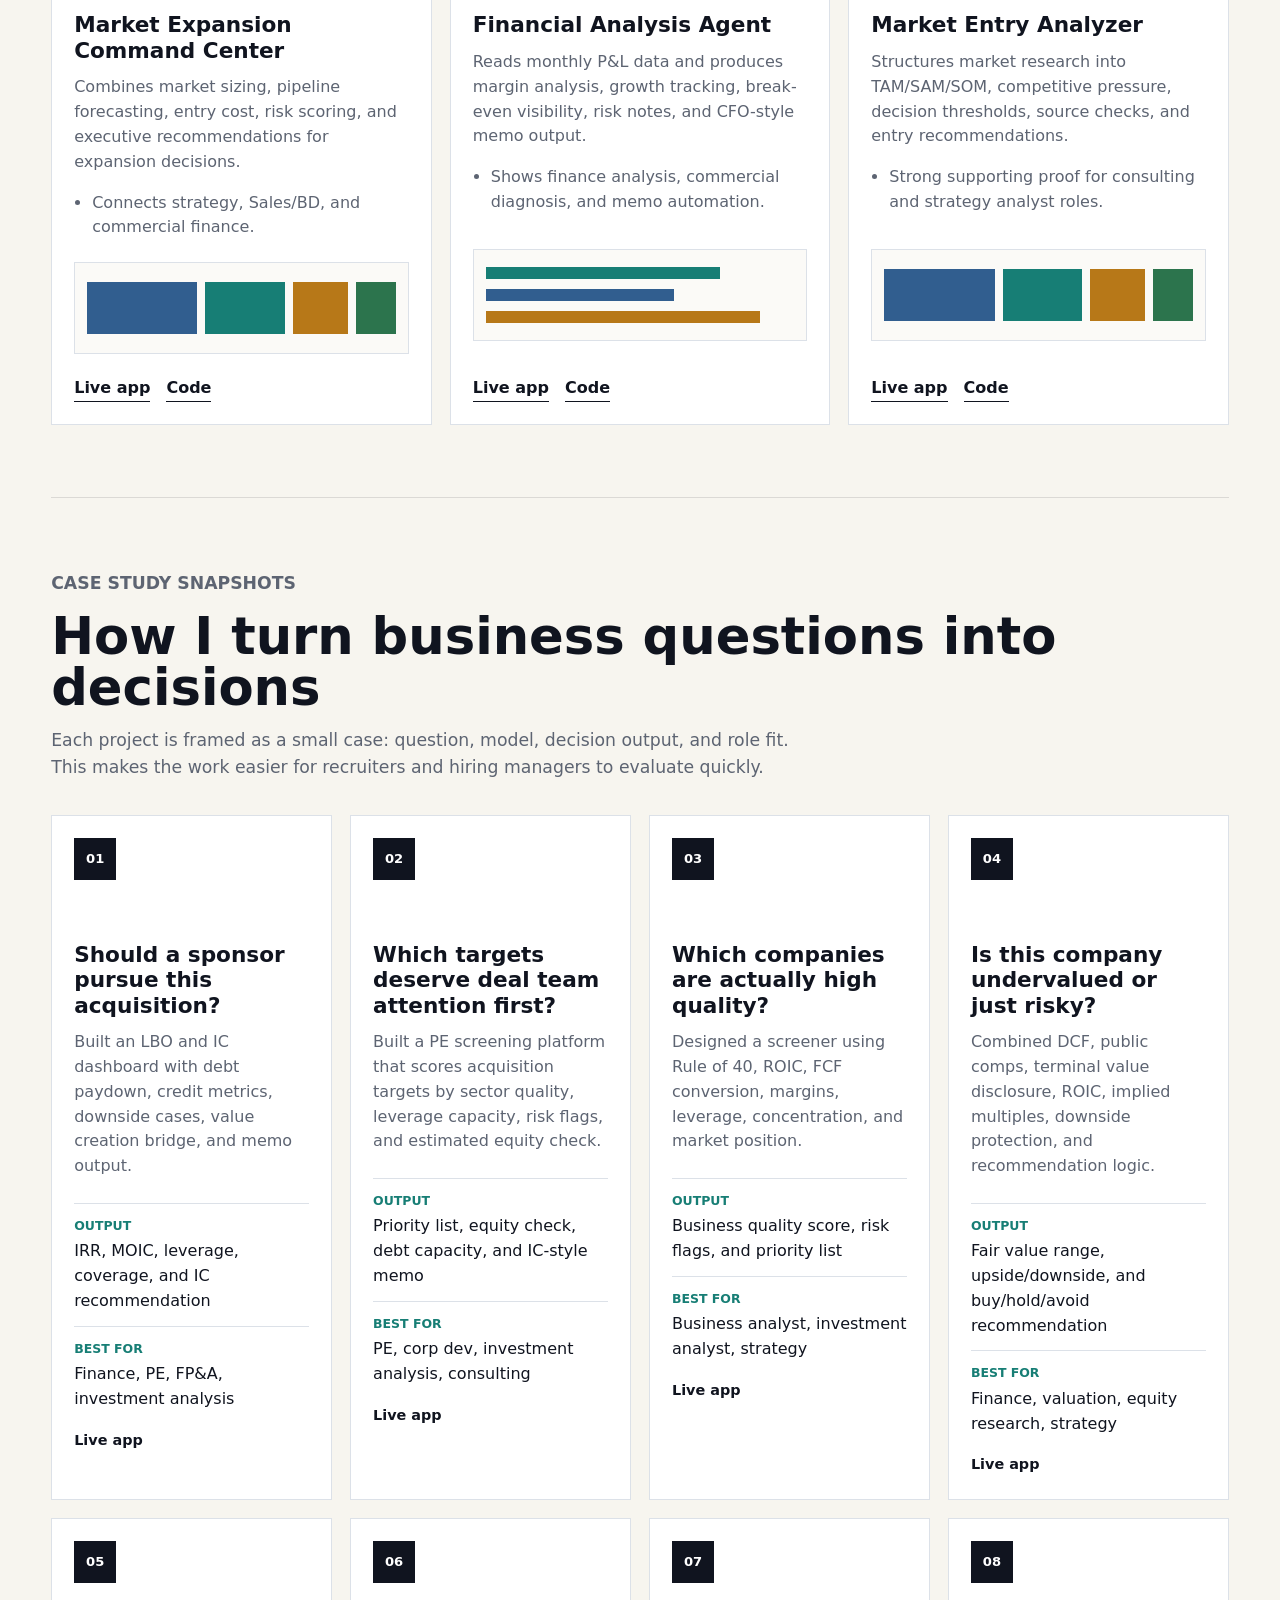
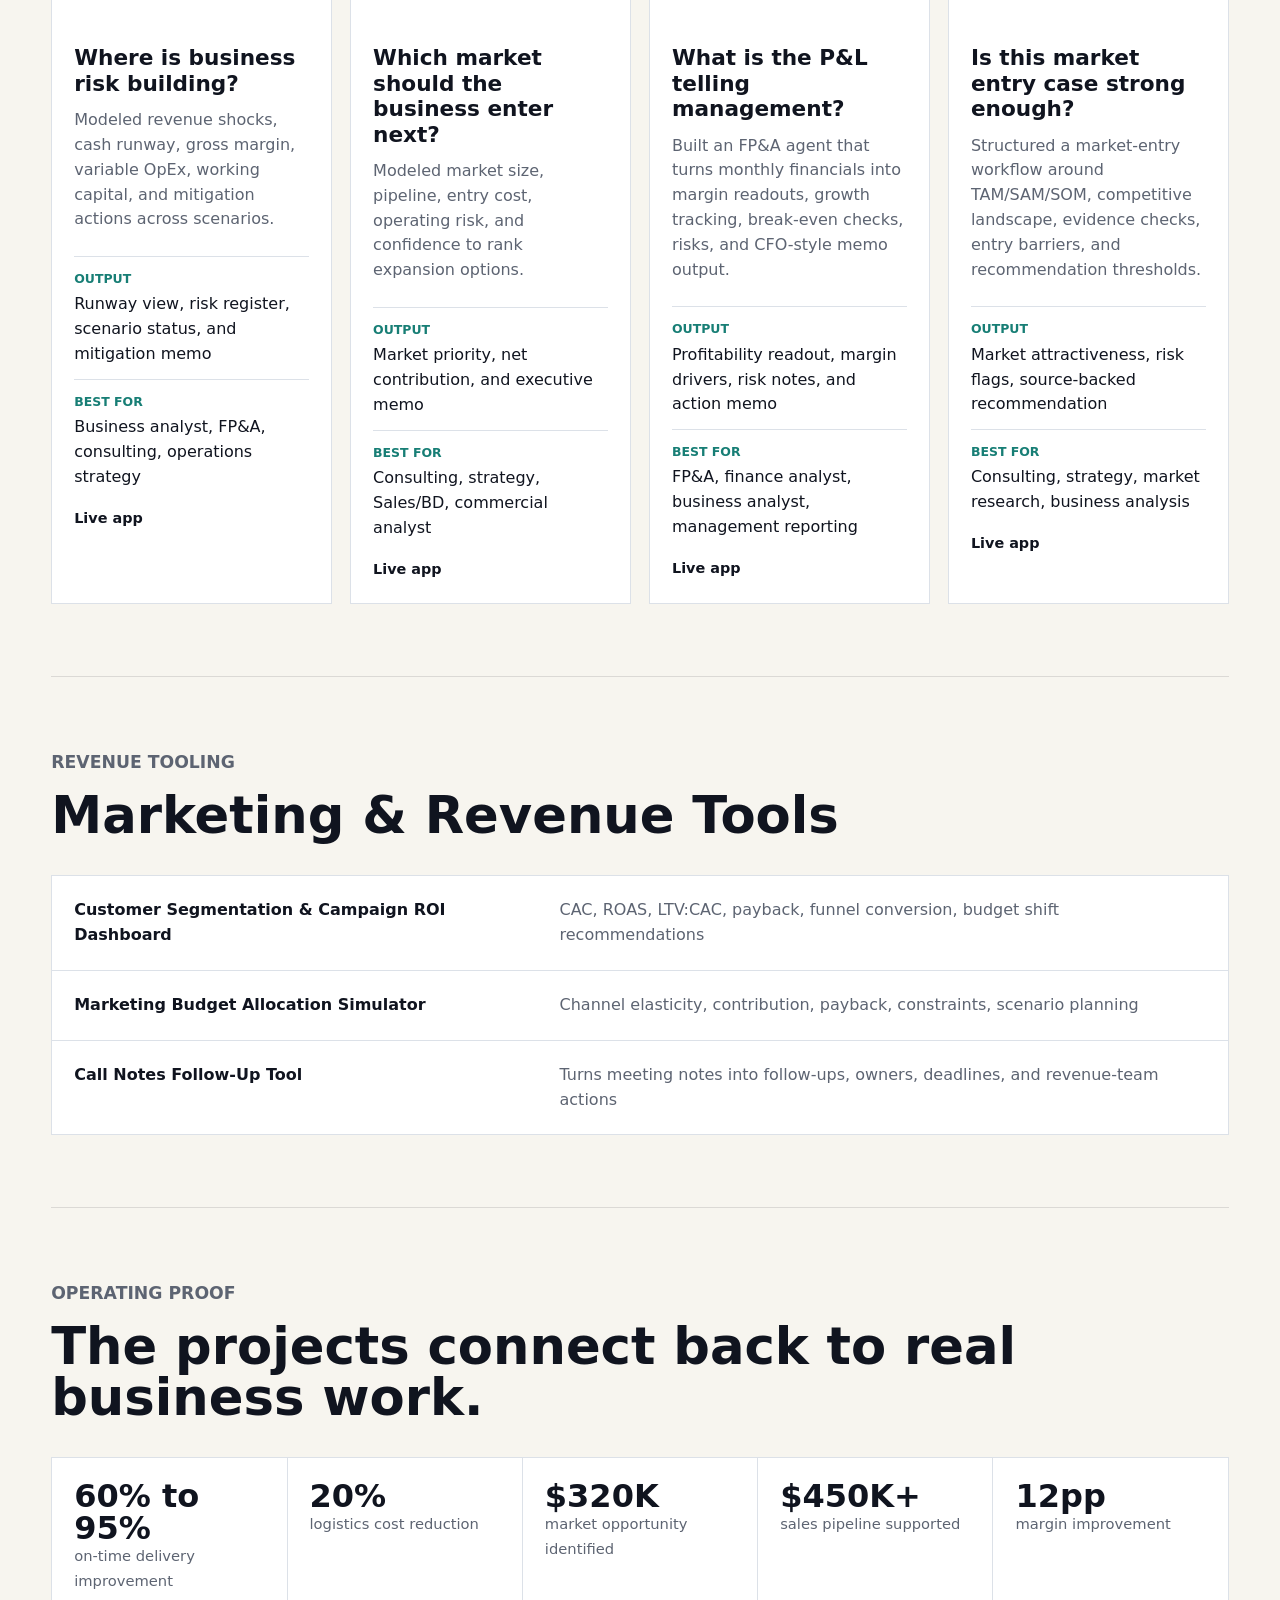
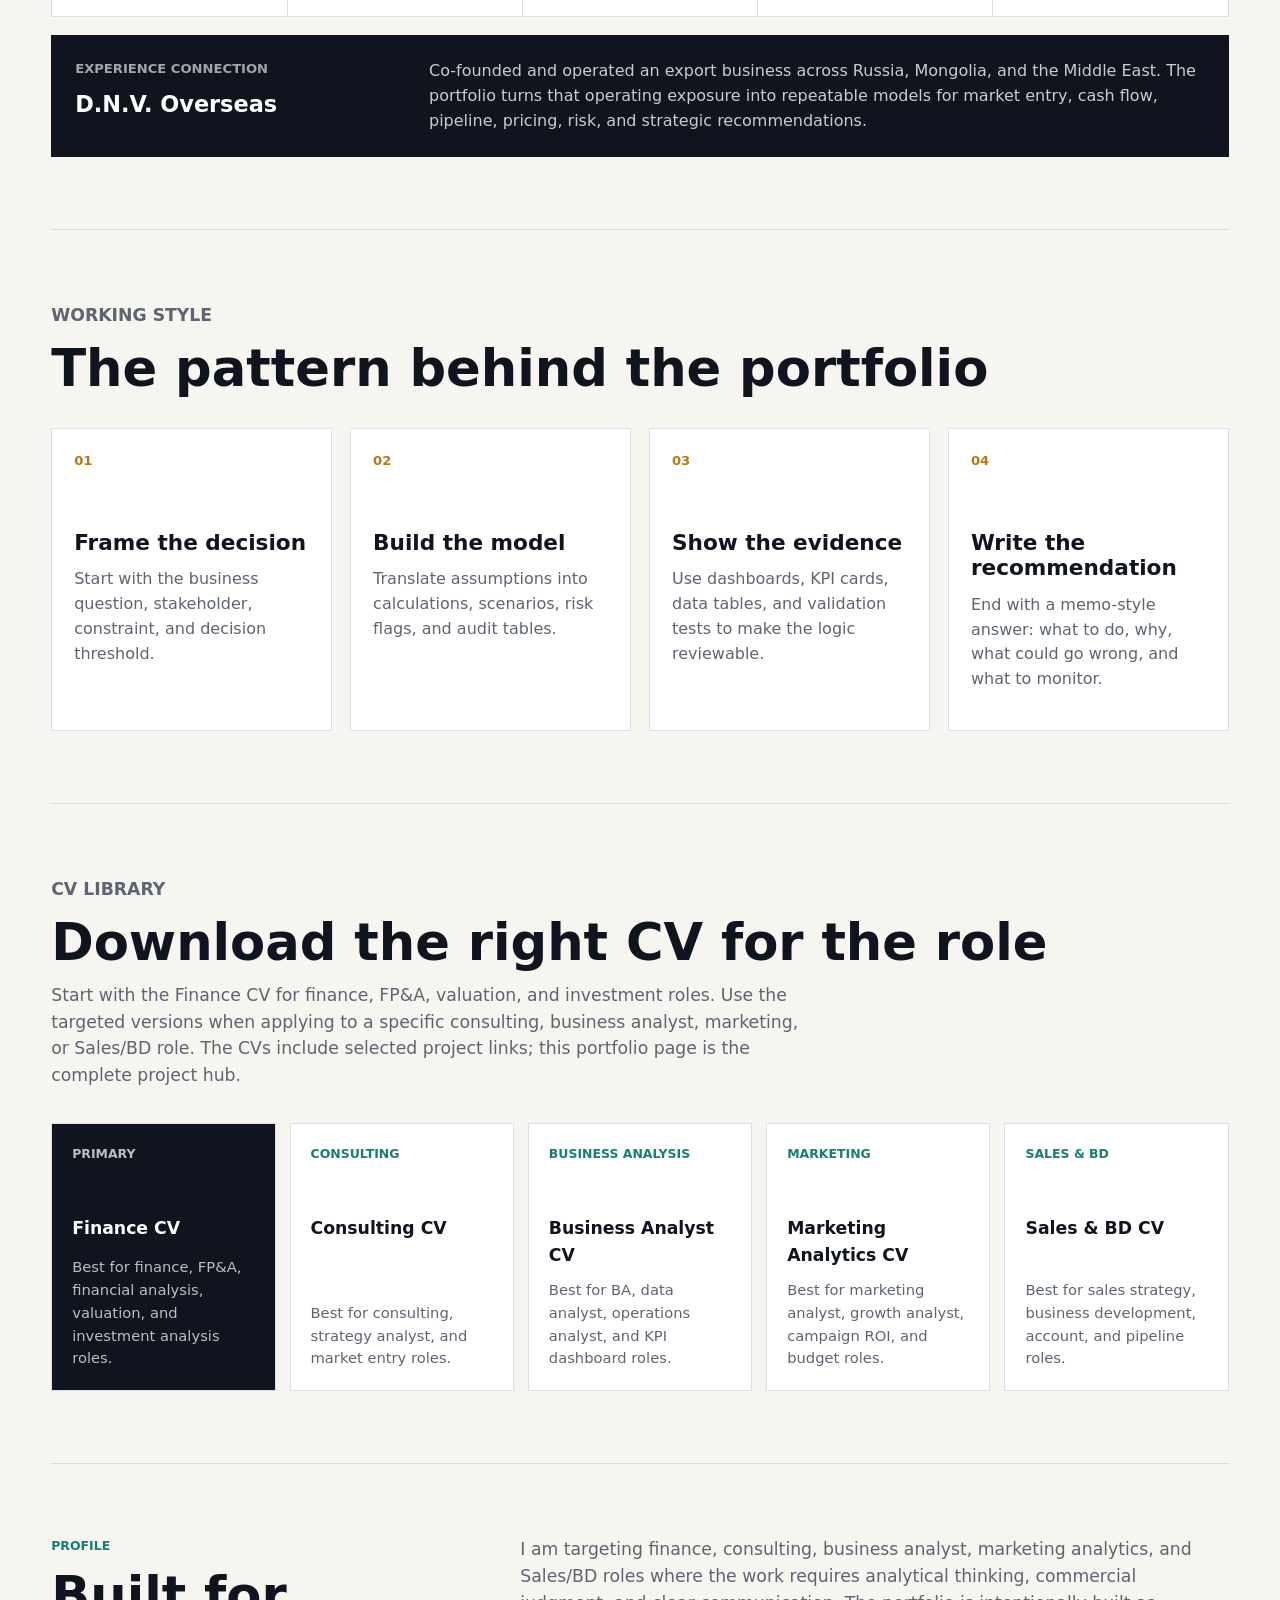
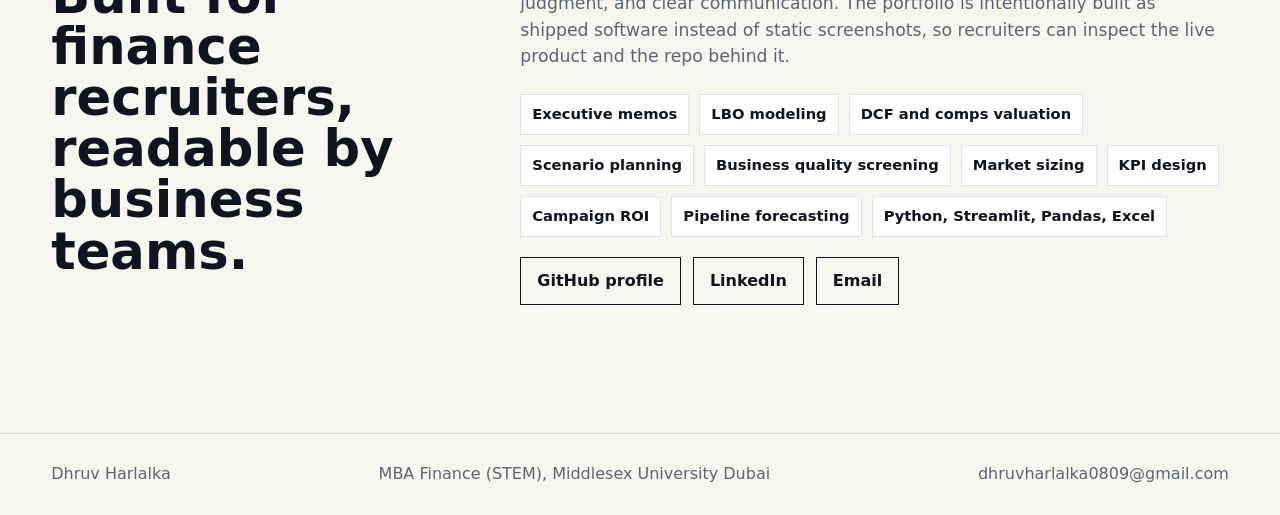
==== commit f0cc0760: "Rewrite hero text to lead with operating proof; update test count to 91; remove Shreeji from about.h" ====
--- a/index.html
+++ b/index.html
@@ -36,10 +36,10 @@
           <p class="eyebrow">Finance, Consulting, Business Analysis, Marketing, Sales & BD</p>
           <h1 id="intro-title">I build decision-ready tools for commercial problems.</h1>
           <p class="intro-text">
-            MBA Finance (STEM) candidate with 3+ years across export operations, market expansion,
-            business analysis, sales development, and commercial strategy. This portfolio shows how
-            I translate messy business questions into models, dashboards, memos, and clear actions
-            across finance, consulting, business analytics, marketing, and revenue roles.
+            Co-founded and ran an international export business across 3 markets — working across
+            finance, market entry, pricing, pipeline, and commercial strategy. This portfolio turns
+            that operating experience into 11 decision-ready tools: models, dashboards, memos, and
+            recommendations built for finance, consulting, business analysis, marketing, and Sales/BD roles.
           </p>
           <div class="intro-actions">
             <a class="button primary" href="#work">View Selected Work</a>
@@ -67,7 +67,7 @@
               <span>public apps</span>
             </div>
             <div>
-              <strong>90+</strong>
+              <strong>91</strong>
               <span>validation tests</span>
             </div>
             <div>
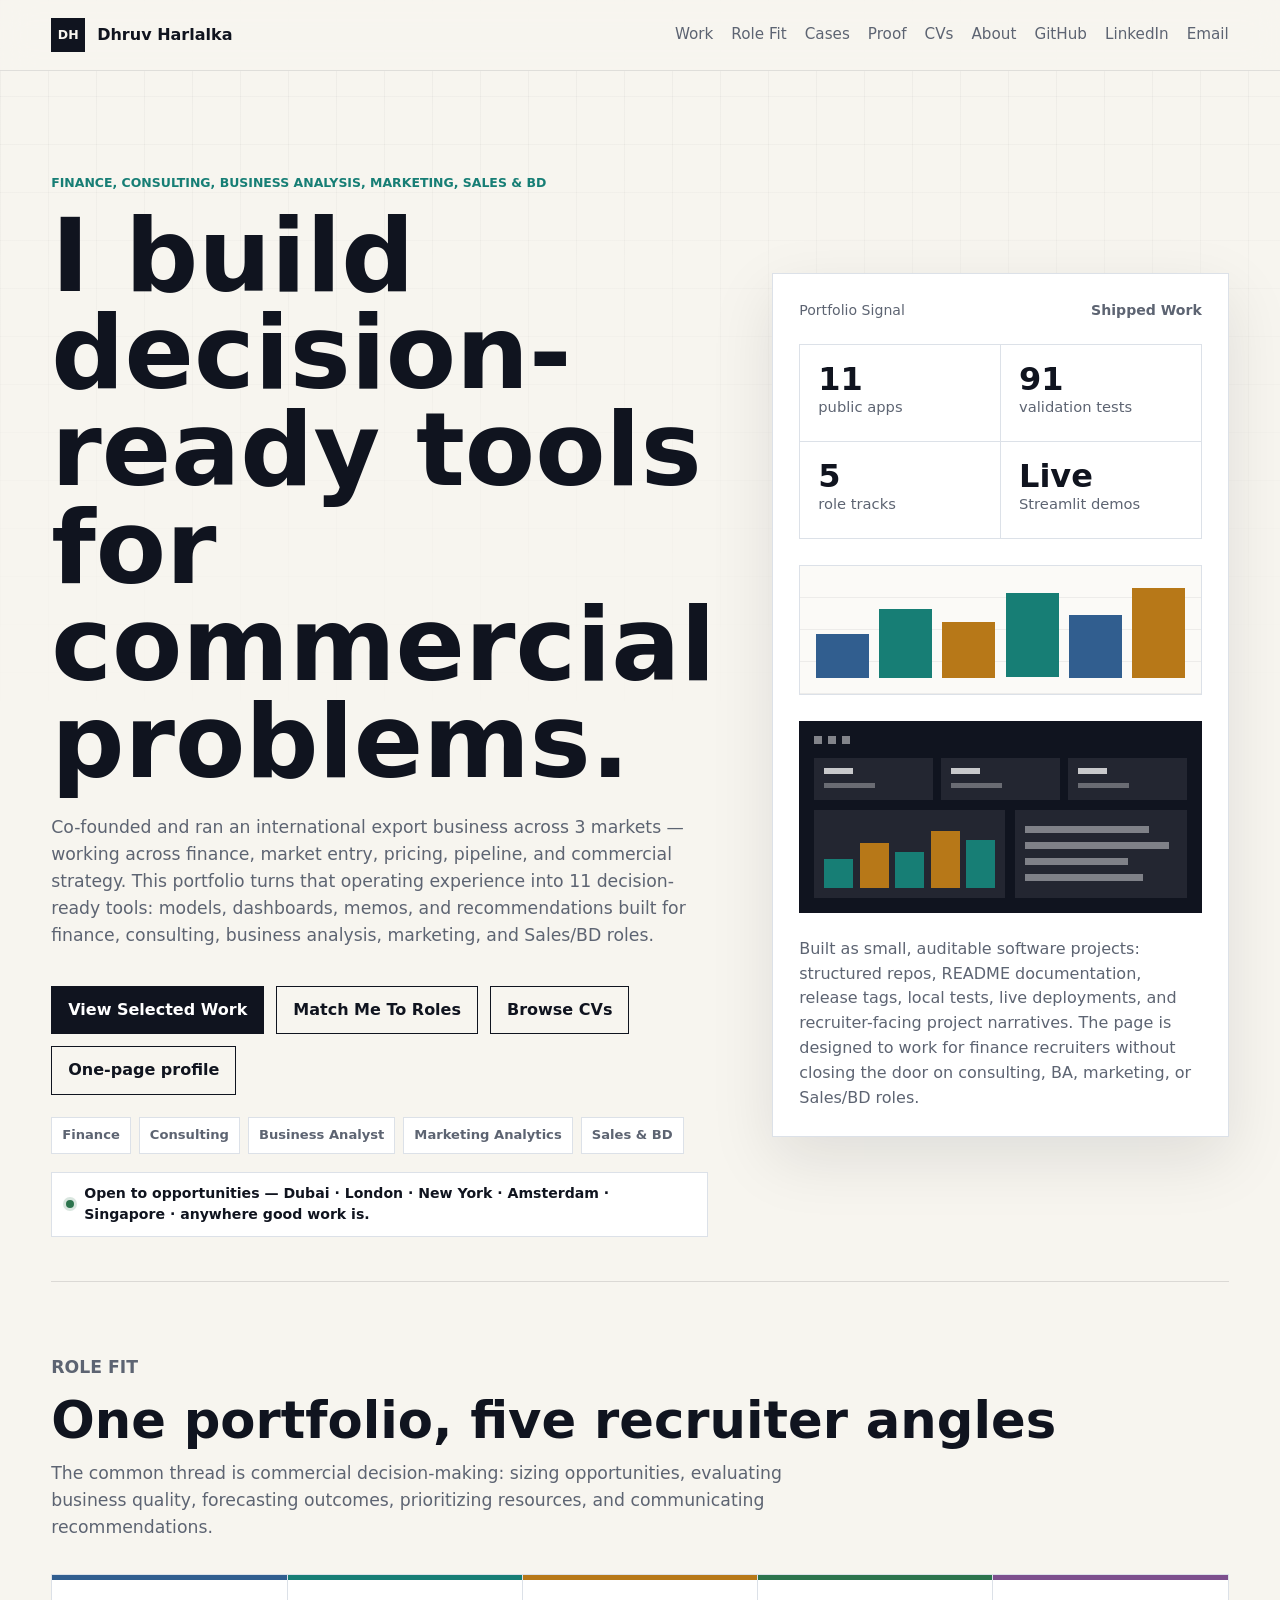
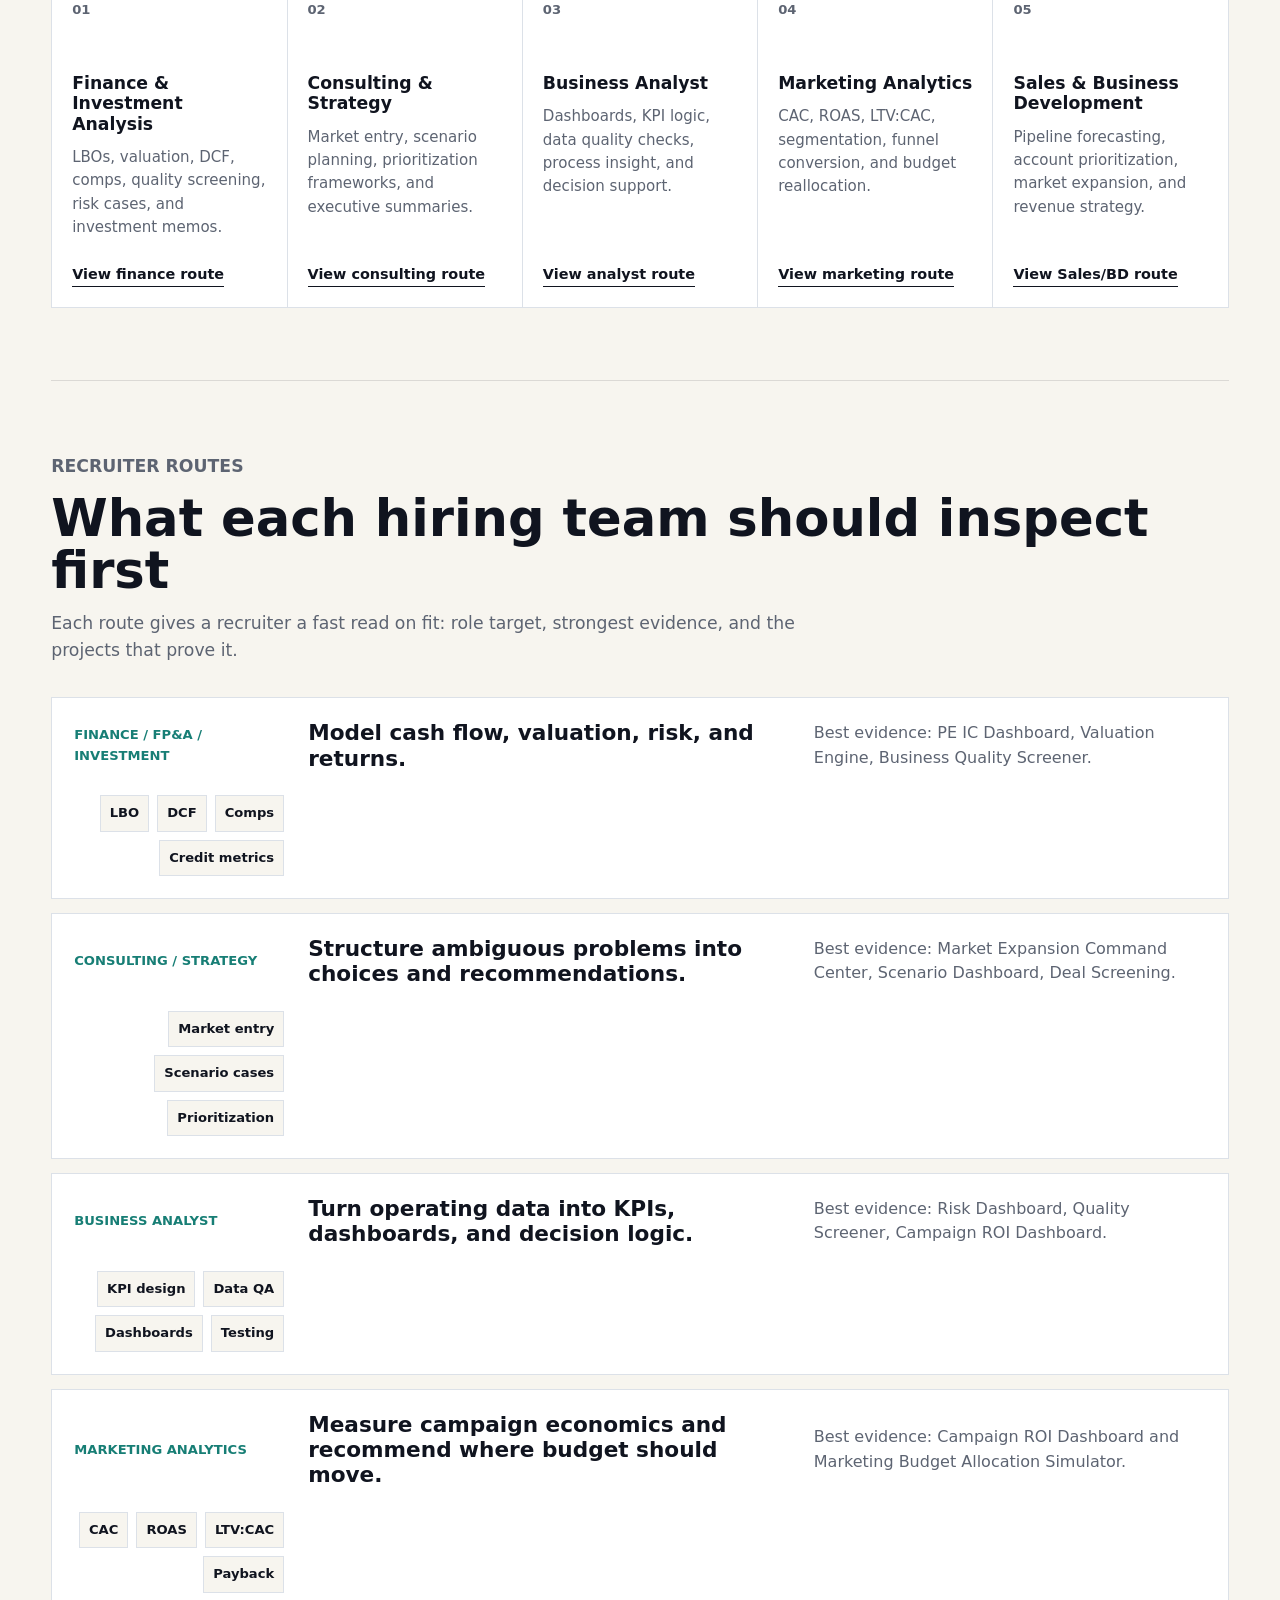
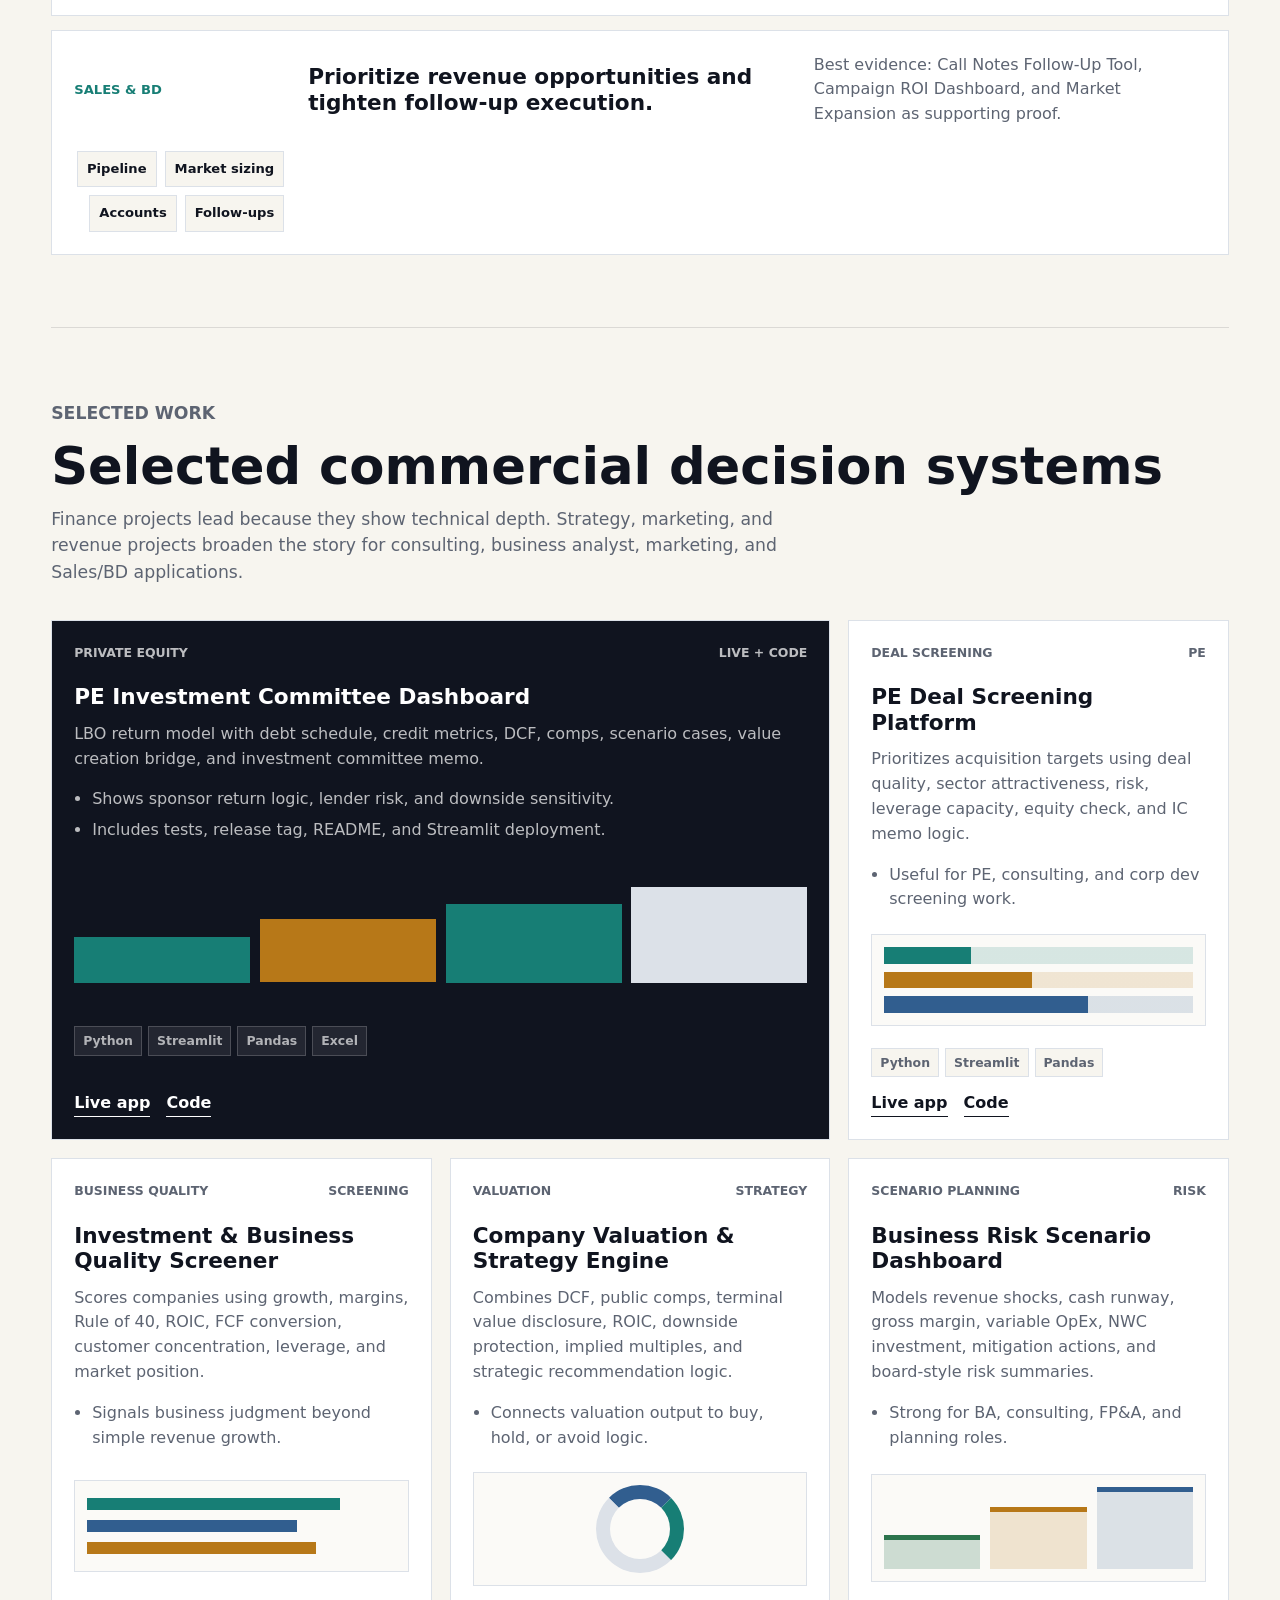
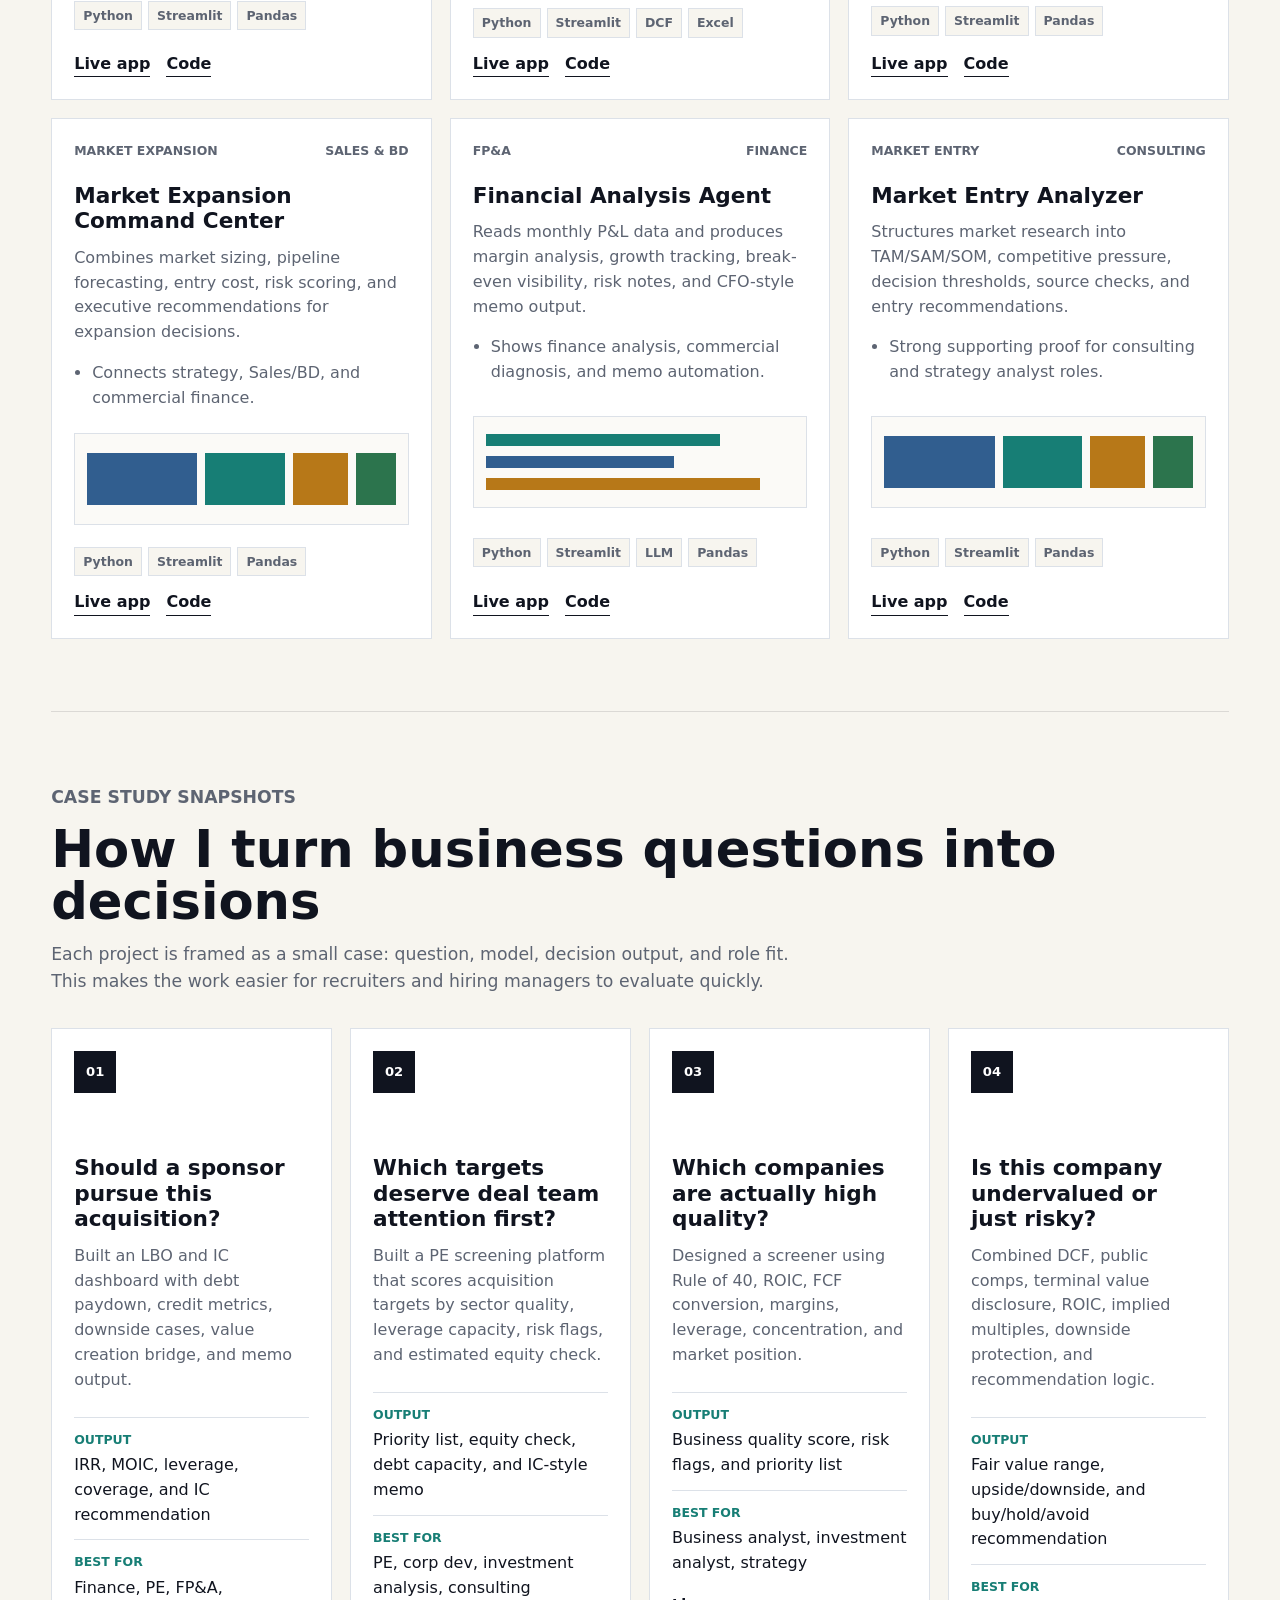
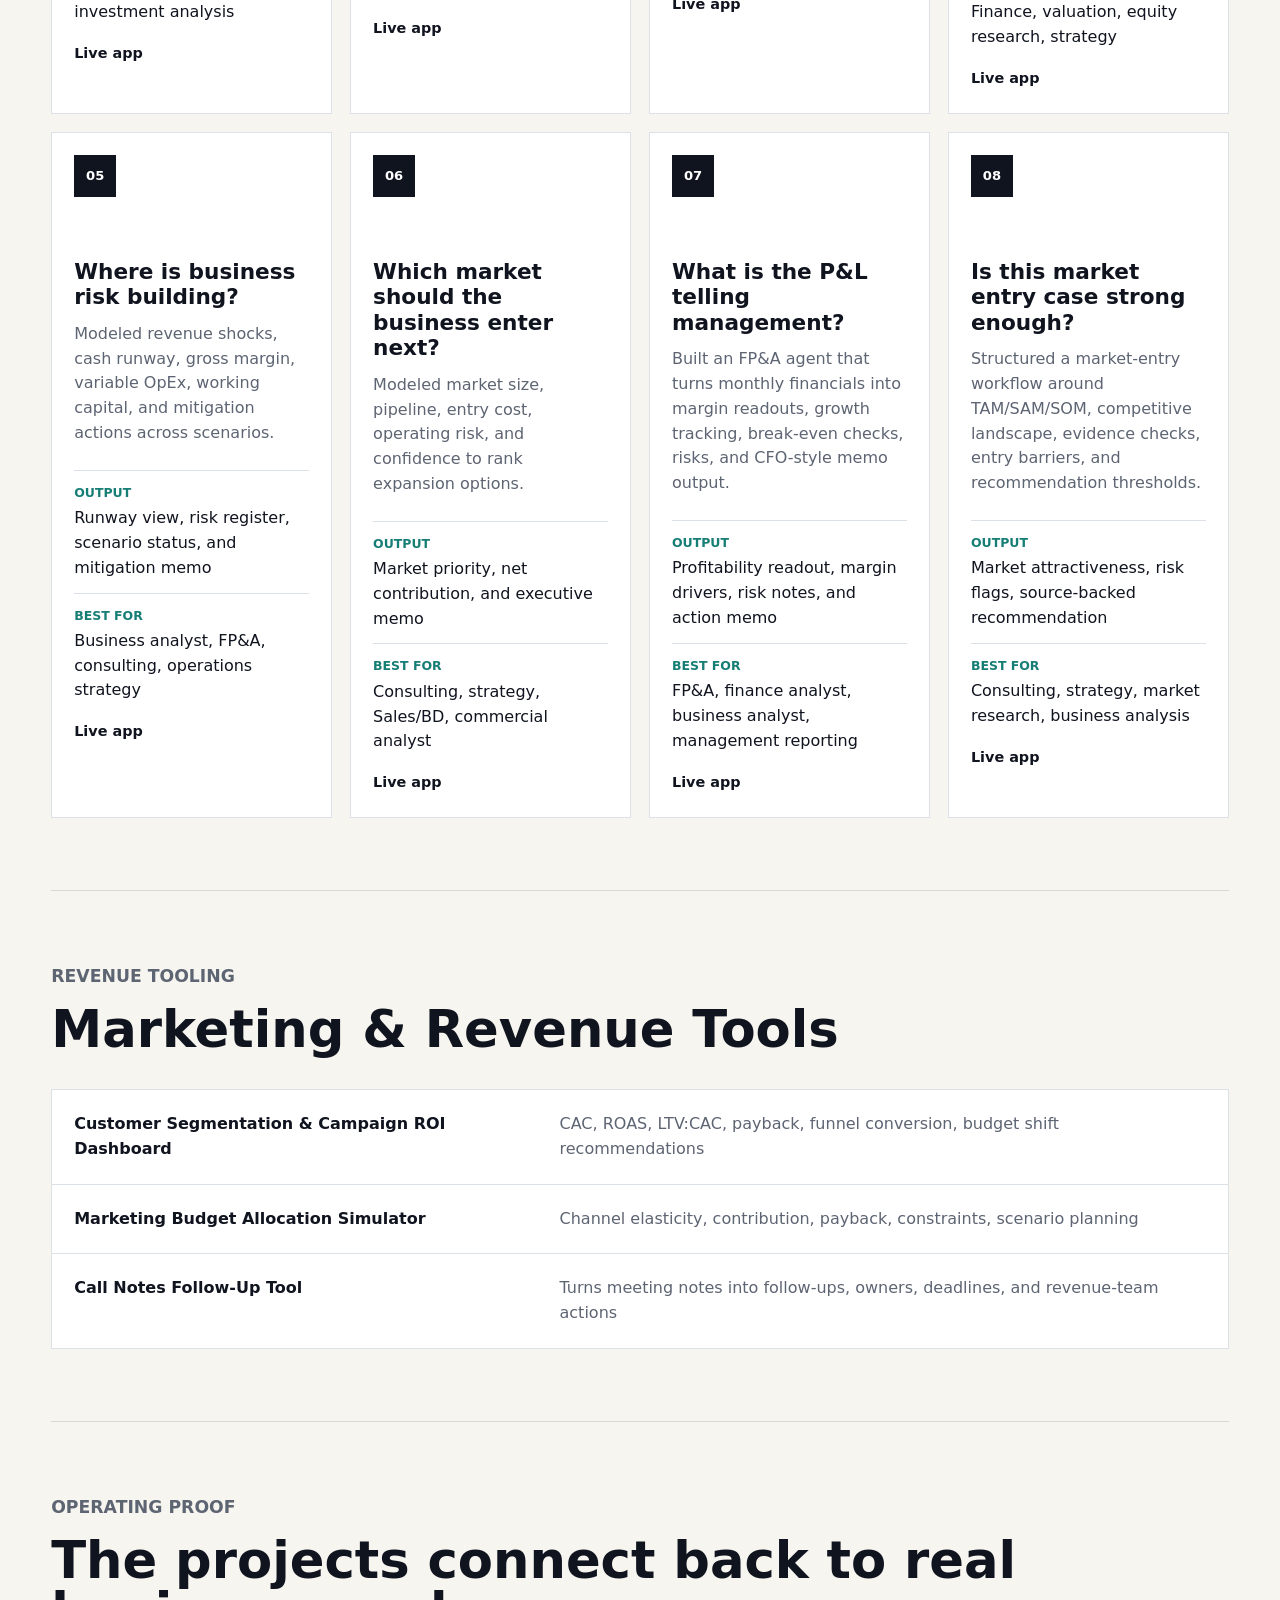
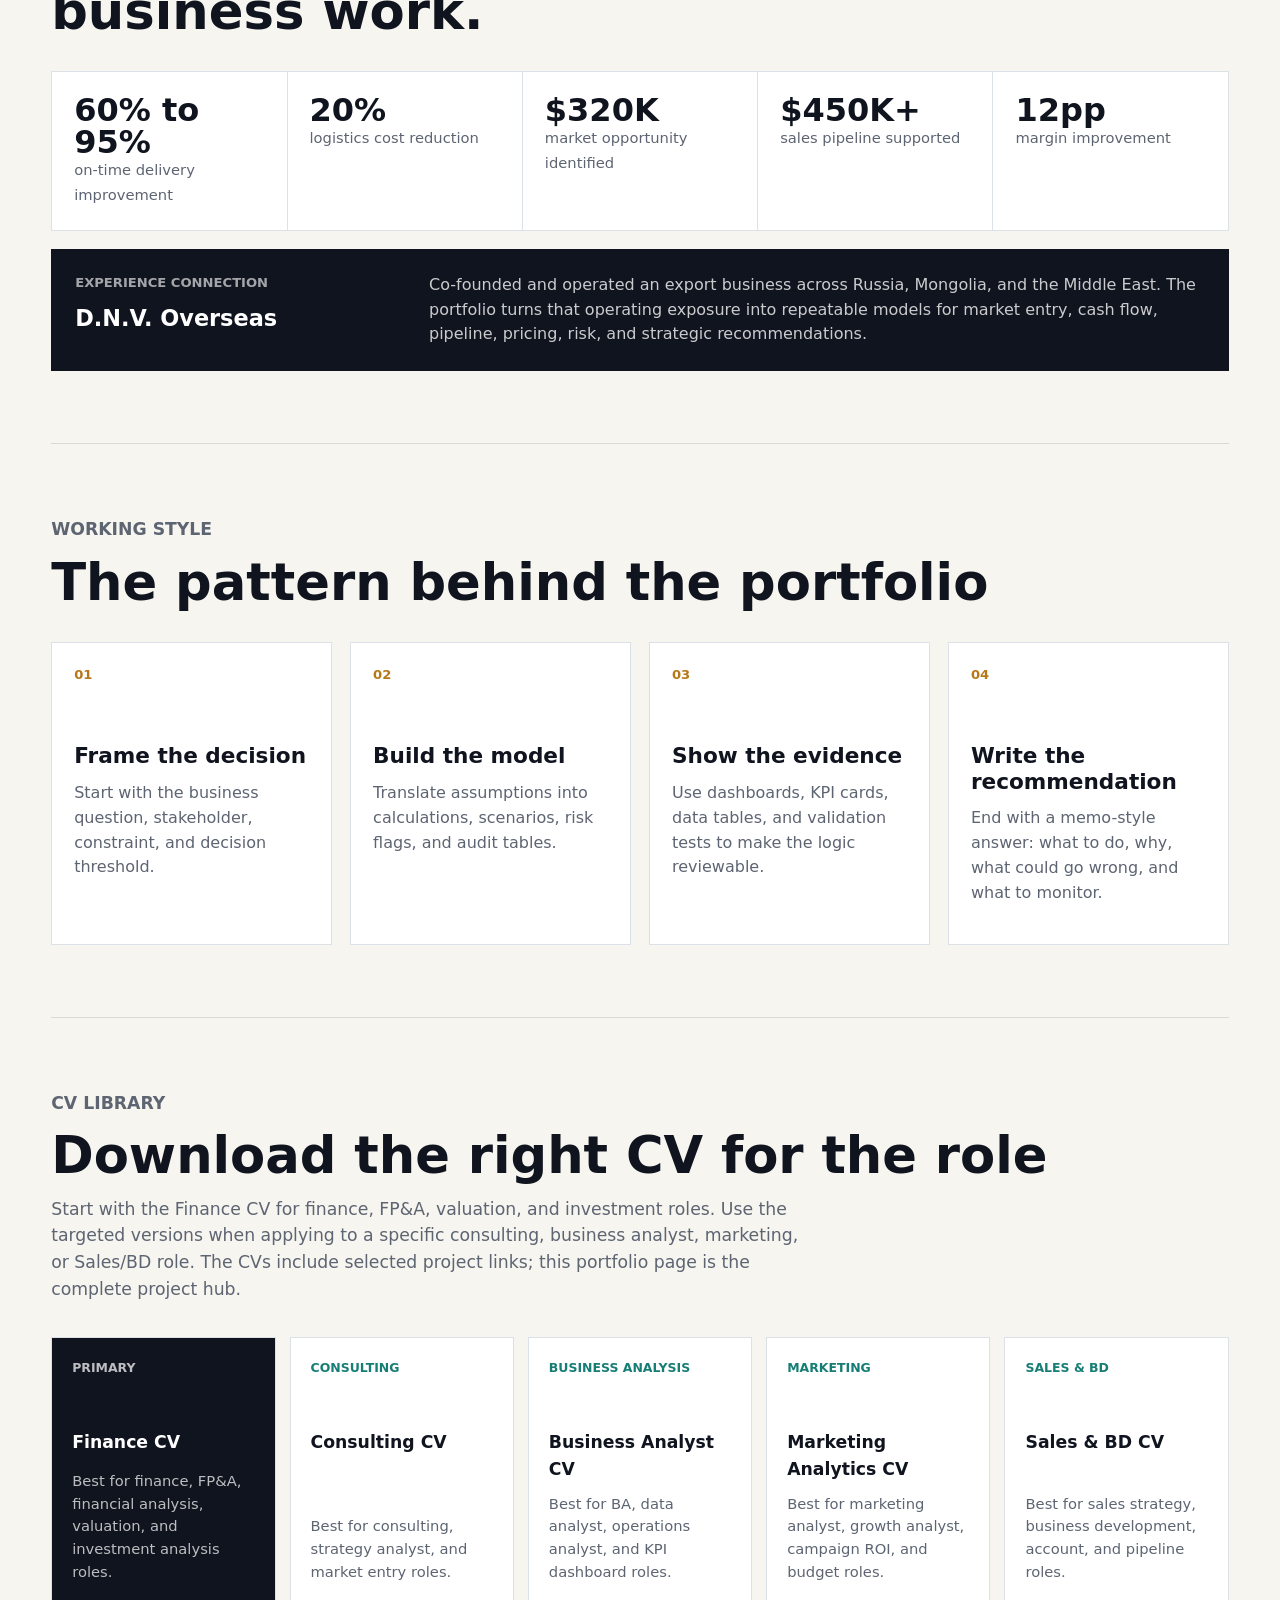
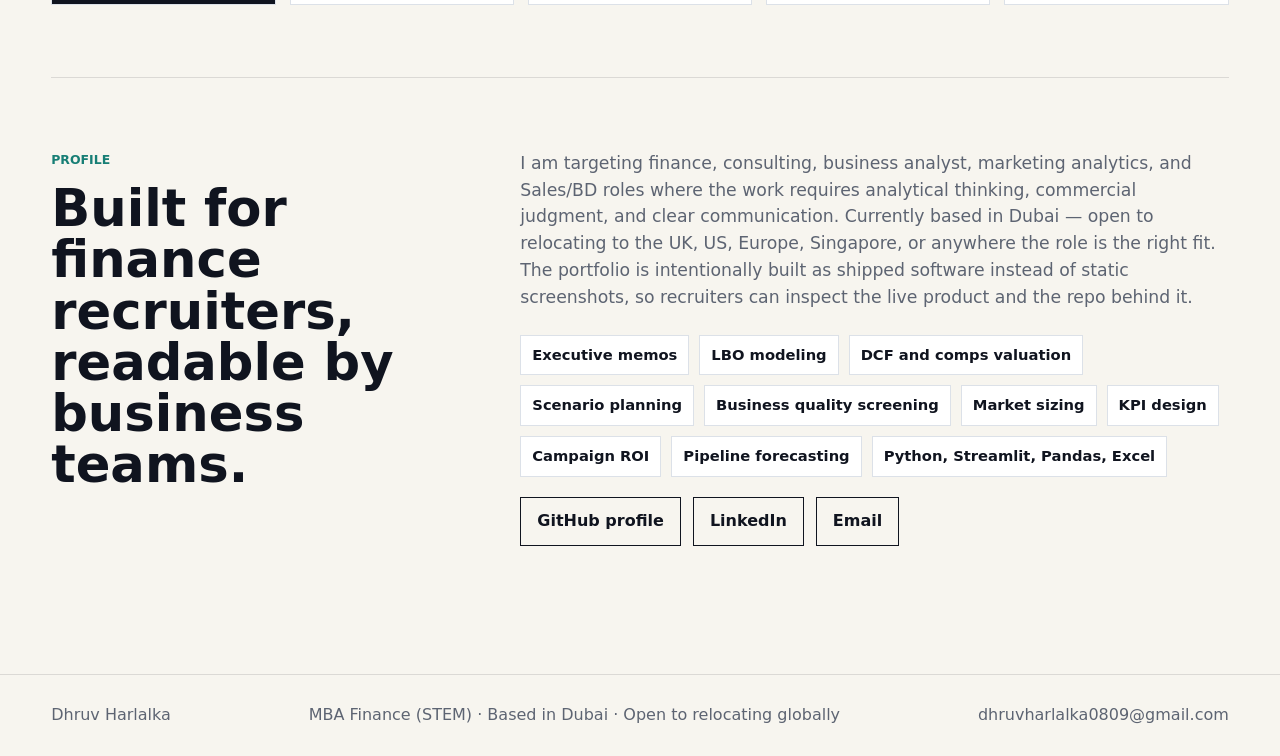
==== commit b66944e4: "Add tool tags, global availability signal, and location messaging - Tool chips (Python, Streamlit, P" ====
--- a/index.html
+++ b/index.html
@@ -54,6 +54,10 @@
             <span>Marketing Analytics</span>
             <span>Sales & BD</span>
           </div>
+          <div class="availability-bar">
+            <span class="avail-dot" aria-hidden="true"></span>
+            <span>Open to opportunities — Dubai · London · New York · Amsterdam · Singapore · anywhere good work is.</span>
+          </div>
         </div>
 
         <aside class="signal-panel" aria-label="Portfolio signals">
@@ -242,6 +246,9 @@
             <div class="card-visual lbo-visual" aria-hidden="true">
               <span></span><span></span><span></span><span></span>
             </div>
+            <div class="card-tools">
+              <span>Python</span><span>Streamlit</span><span>Pandas</span><span>Excel</span>
+            </div>
             <div class="card-links">
               <a href="https://lbo-ic-dashboard.streamlit.app/" target="_blank" rel="noreferrer">Live app</a>
               <a href="https://github.com/dhruvharlalka0809-arch/private-equity-ic-dashboard" target="_blank" rel="noreferrer">Code</a>
@@ -263,6 +270,9 @@
             </ul>
             <div class="card-visual screen-visual deal-screen" aria-hidden="true">
               <span></span><span></span><span></span>
+            </div>
+            <div class="card-tools">
+              <span>Python</span><span>Streamlit</span><span>Pandas</span>
             </div>
             <div class="card-links">
               <a href="https://pe-deal-screening-platform.streamlit.app/" target="_blank" rel="noreferrer">Live app</a>
@@ -288,6 +298,9 @@
               <span style="width: 68%"></span>
               <span style="width: 74%"></span>
             </div>
+            <div class="card-tools">
+              <span>Python</span><span>Streamlit</span><span>Pandas</span>
+            </div>
             <div class="card-links">
               <a href="https://investment-quality-screener.streamlit.app/" target="_blank" rel="noreferrer">Live app</a>
               <a href="https://github.com/dhruvharlalka0809-arch/investment-business-quality-screener" target="_blank" rel="noreferrer">Code</a>
@@ -310,6 +323,9 @@
             <div class="card-visual valuation-visual" aria-hidden="true">
               <span></span>
             </div>
+            <div class="card-tools">
+              <span>Python</span><span>Streamlit</span><span>DCF</span><span>Excel</span>
+            </div>
             <div class="card-links">
               <a href="https://strategy-valuation-engine.streamlit.app/" target="_blank" rel="noreferrer">Live app</a>
               <a href="https://github.com/dhruvharlalka0809-arch/company-valuation-strategy-engine" target="_blank" rel="noreferrer">Code</a>
@@ -332,6 +348,9 @@
             <div class="card-visual risk-visual" aria-hidden="true">
               <span></span><span></span><span></span>
             </div>
+            <div class="card-tools">
+              <span>Python</span><span>Streamlit</span><span>Pandas</span>
+            </div>
             <div class="card-links">
               <a href="https://business-risk-scenario-dashboard.streamlit.app/" target="_blank" rel="noreferrer">Live app</a>
               <a href="https://github.com/dhruvharlalka0809-arch/business-risk-scenario-dashboard" target="_blank" rel="noreferrer">Code</a>
@@ -353,6 +372,9 @@
             </ul>
             <div class="card-visual pipeline-visual" aria-hidden="true">
               <span></span><span></span><span></span><span></span>
+            </div>
+            <div class="card-tools">
+              <span>Python</span><span>Streamlit</span><span>Pandas</span>
             </div>
             <div class="card-links">
               <a href="https://market-expansion-command-center.streamlit.app/" target="_blank" rel="noreferrer">Live app</a>
@@ -378,6 +400,9 @@
               <span style="width: 61%"></span>
               <span style="width: 89%"></span>
             </div>
+            <div class="card-tools">
+              <span>Python</span><span>Streamlit</span><span>LLM</span><span>Pandas</span>
+            </div>
             <div class="card-links">
               <a href="https://financial-analysisagent.streamlit.app/" target="_blank" rel="noreferrer">Live app</a>
               <a href="https://github.com/dhruvharlalka0809-arch/financial-analysis-agent" target="_blank" rel="noreferrer">Code</a>
@@ -399,6 +424,9 @@
             </ul>
             <div class="card-visual pipeline-visual" aria-hidden="true">
               <span></span><span></span><span></span><span></span>
+            </div>
+            <div class="card-tools">
+              <span>Python</span><span>Streamlit</span><span>Pandas</span>
             </div>
             <div class="card-links">
               <a href="https://market-entry-analyzer.streamlit.app/" target="_blank" rel="noreferrer">Live app</a>
@@ -680,8 +708,10 @@
           <p>
             I am targeting finance, consulting, business analyst, marketing analytics, and
             Sales/BD roles where the work requires analytical thinking, commercial judgment, and
-            clear communication. The portfolio is intentionally built as shipped software instead
-            of static screenshots, so recruiters can inspect the live product and the repo behind it.
+            clear communication. Currently based in Dubai — open to relocating to the UK, US,
+            Europe, Singapore, or anywhere the role is the right fit. The portfolio is intentionally
+            built as shipped software instead of static screenshots, so recruiters can inspect the
+            live product and the repo behind it.
           </p>
           <ul class="skill-list">
             <li>Executive memos</li>
@@ -706,7 +736,7 @@
 
     <footer class="site-footer">
       <span>Dhruv Harlalka</span>
-      <span>MBA Finance (STEM), Middlesex University Dubai</span>
+      <span>MBA Finance (STEM) · Based in Dubai · Open to relocating globally</span>
       <a href="mailto:dhruvharlalka0809@gmail.com">dhruvharlalka0809@gmail.com</a>
     </footer>
   </body>
--- a/styles.css
+++ b/styles.css
@@ -374,6 +374,53 @@
 .signal-panel p {
   margin-bottom: 0;
   color: var(--muted);
+}
+
+.availability-bar {
+  display: flex;
+  align-items: center;
+  gap: 10px;
+  margin-top: 18px;
+  padding: 10px 14px;
+  background: var(--white);
+  border: 1px solid var(--line);
+  color: var(--ink);
+  font-size: 0.88rem;
+  font-weight: 700;
+  width: fit-content;
+}
+
+.avail-dot {
+  display: inline-block;
+  width: 8px;
+  height: 8px;
+  border-radius: 50%;
+  background: var(--green);
+  flex-shrink: 0;
+  box-shadow: 0 0 0 3px rgba(44, 116, 77, 0.18);
+}
+
+.card-tools {
+  display: flex;
+  flex-wrap: wrap;
+  gap: 6px;
+  margin-top: auto;
+  margin-bottom: 14px;
+}
+
+.card-tools span {
+  padding: 4px 8px;
+  background: var(--paper);
+  border: 1px solid var(--line);
+  color: var(--muted);
+  font-size: 0.78rem;
+  font-weight: 760;
+}
+
+.project-card.featured .card-tools span {
+  background: rgba(255, 255, 255, 0.08);
+  border-color: rgba(255, 255, 255, 0.18);
+  color: rgba(255, 255, 255, 0.65);
 }
 
 .section {
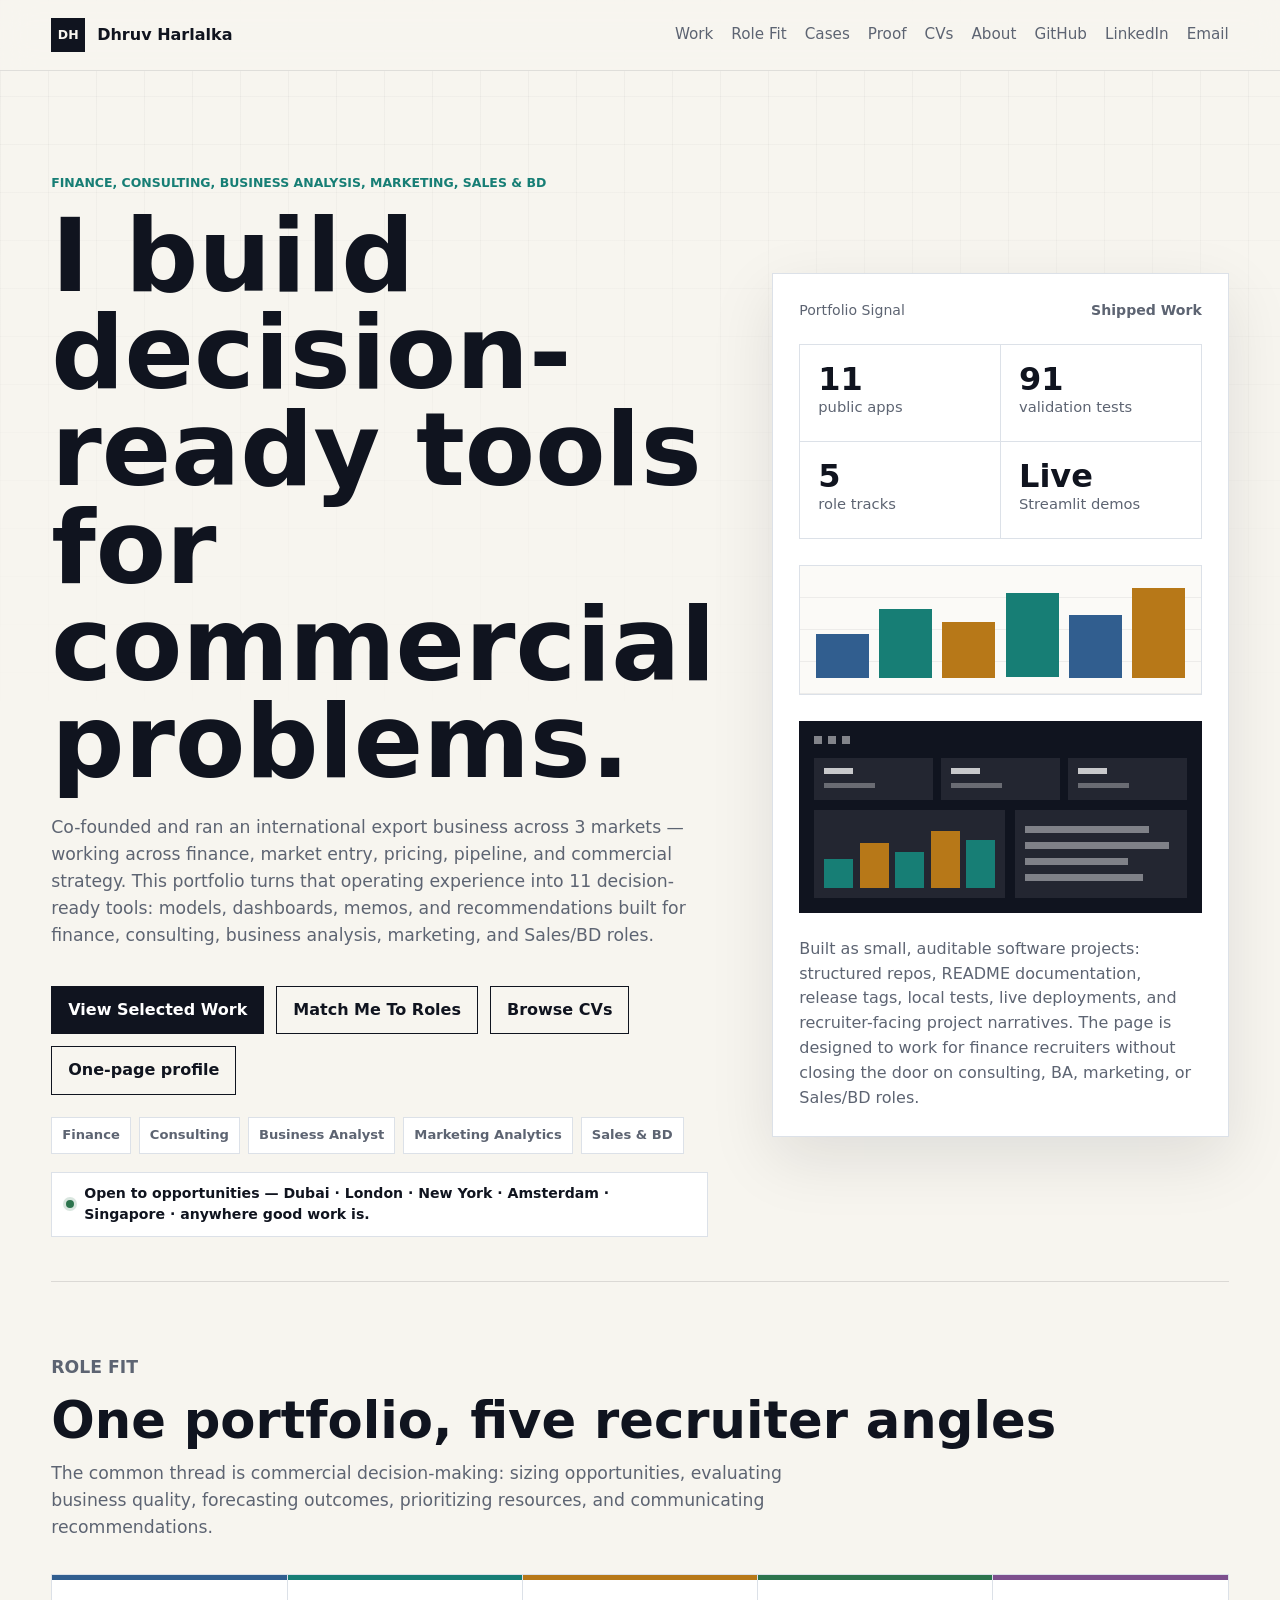
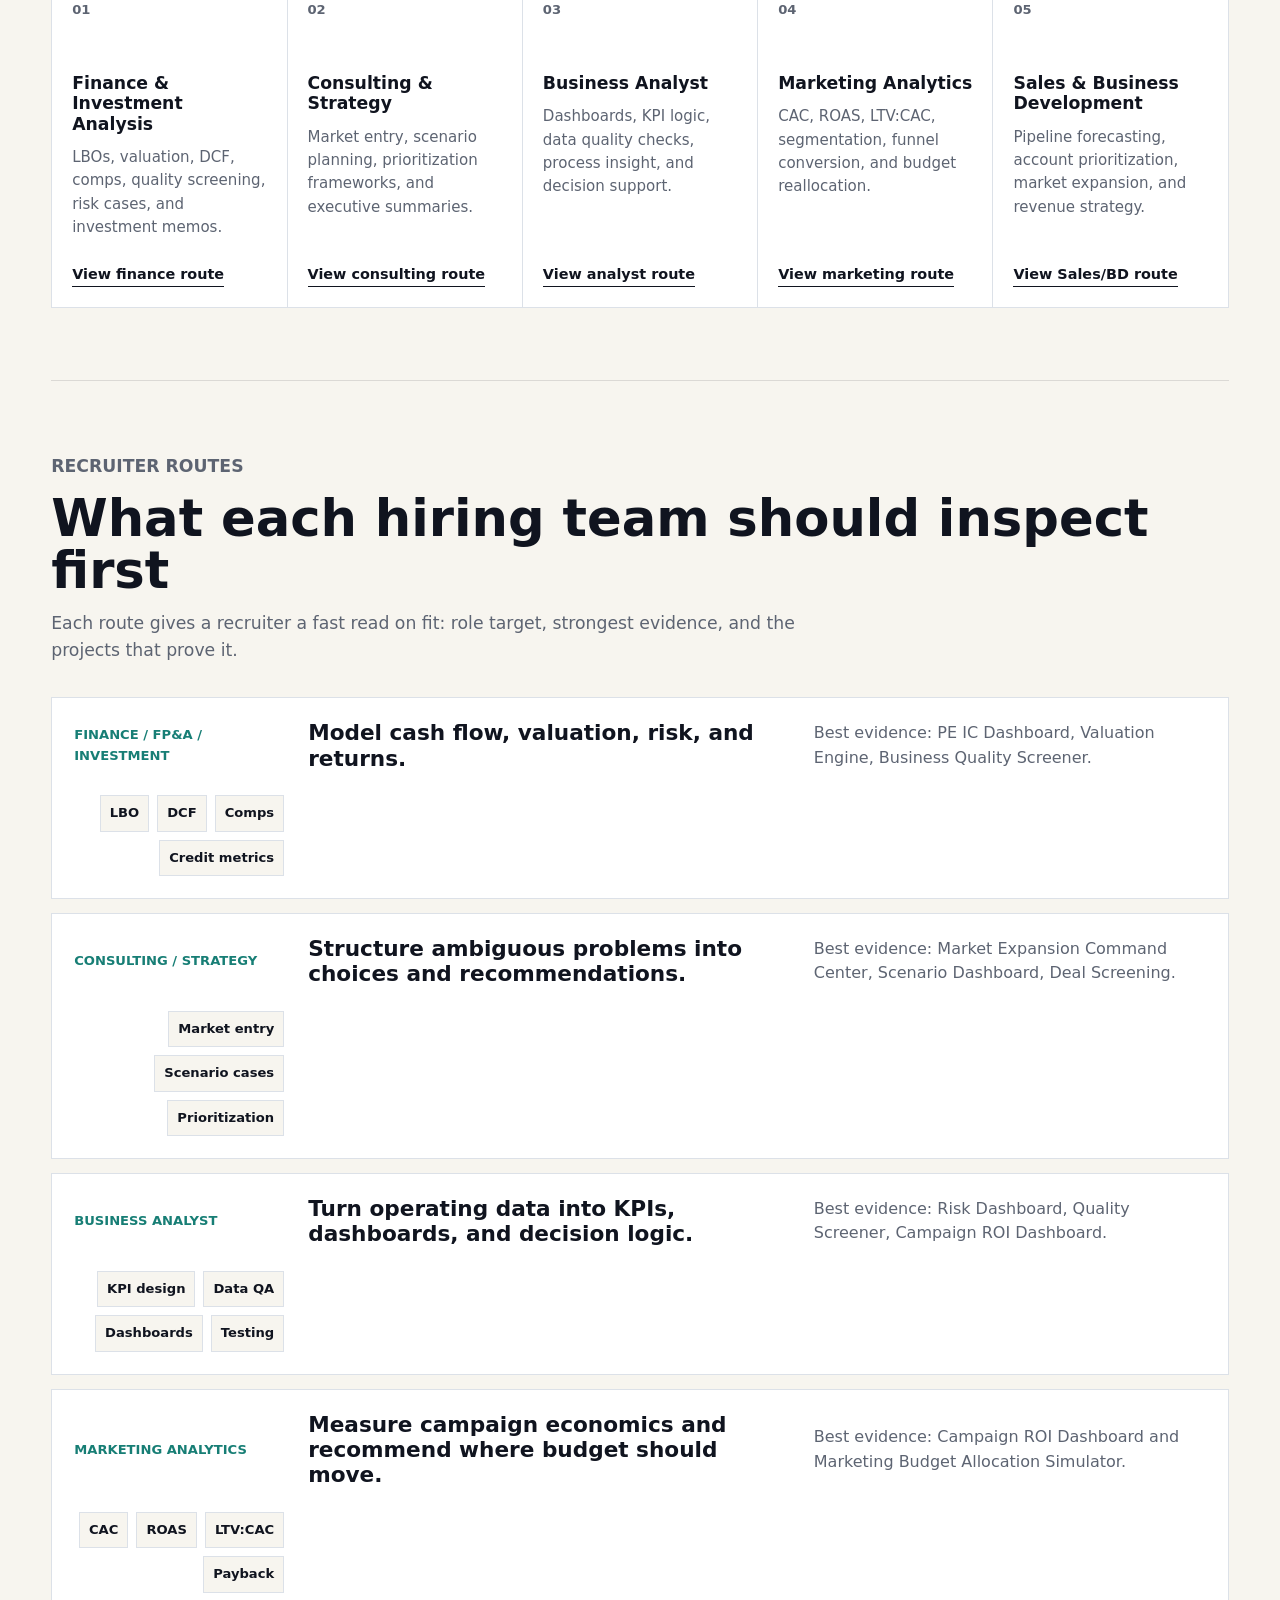
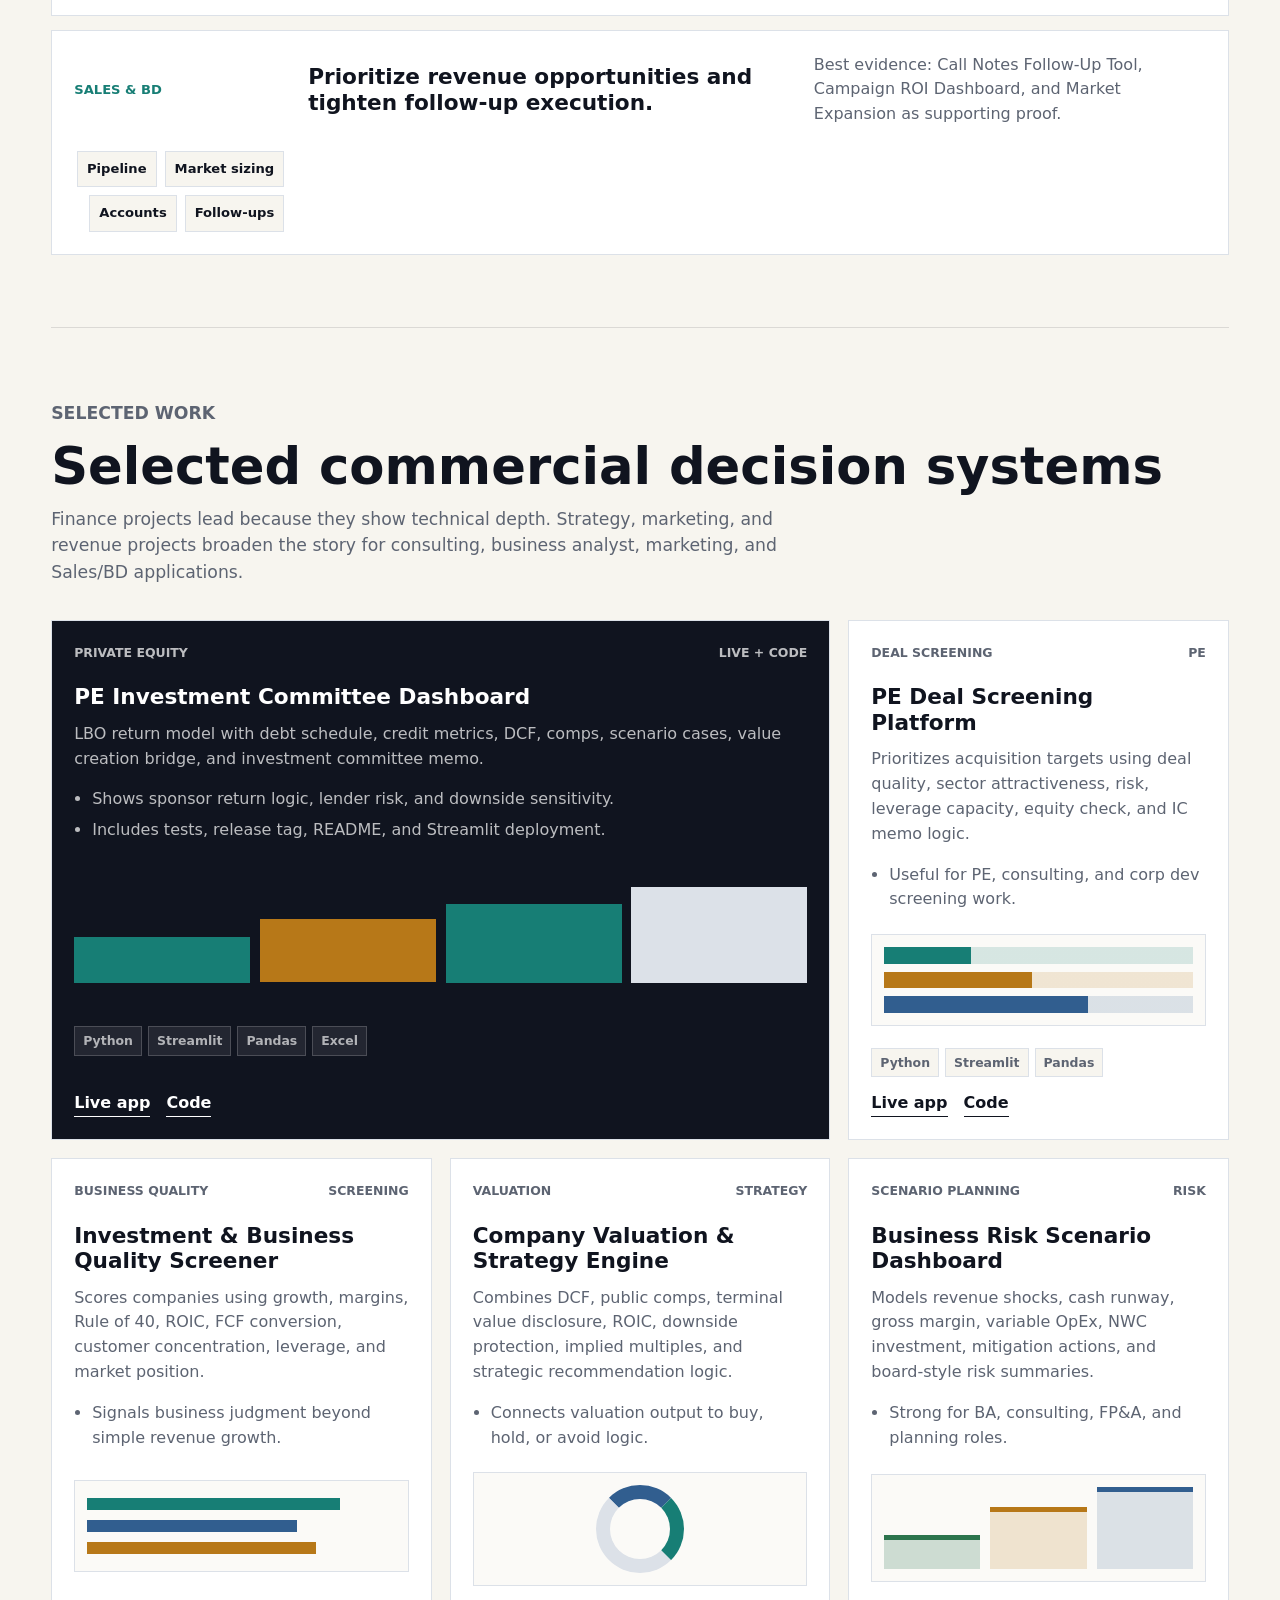
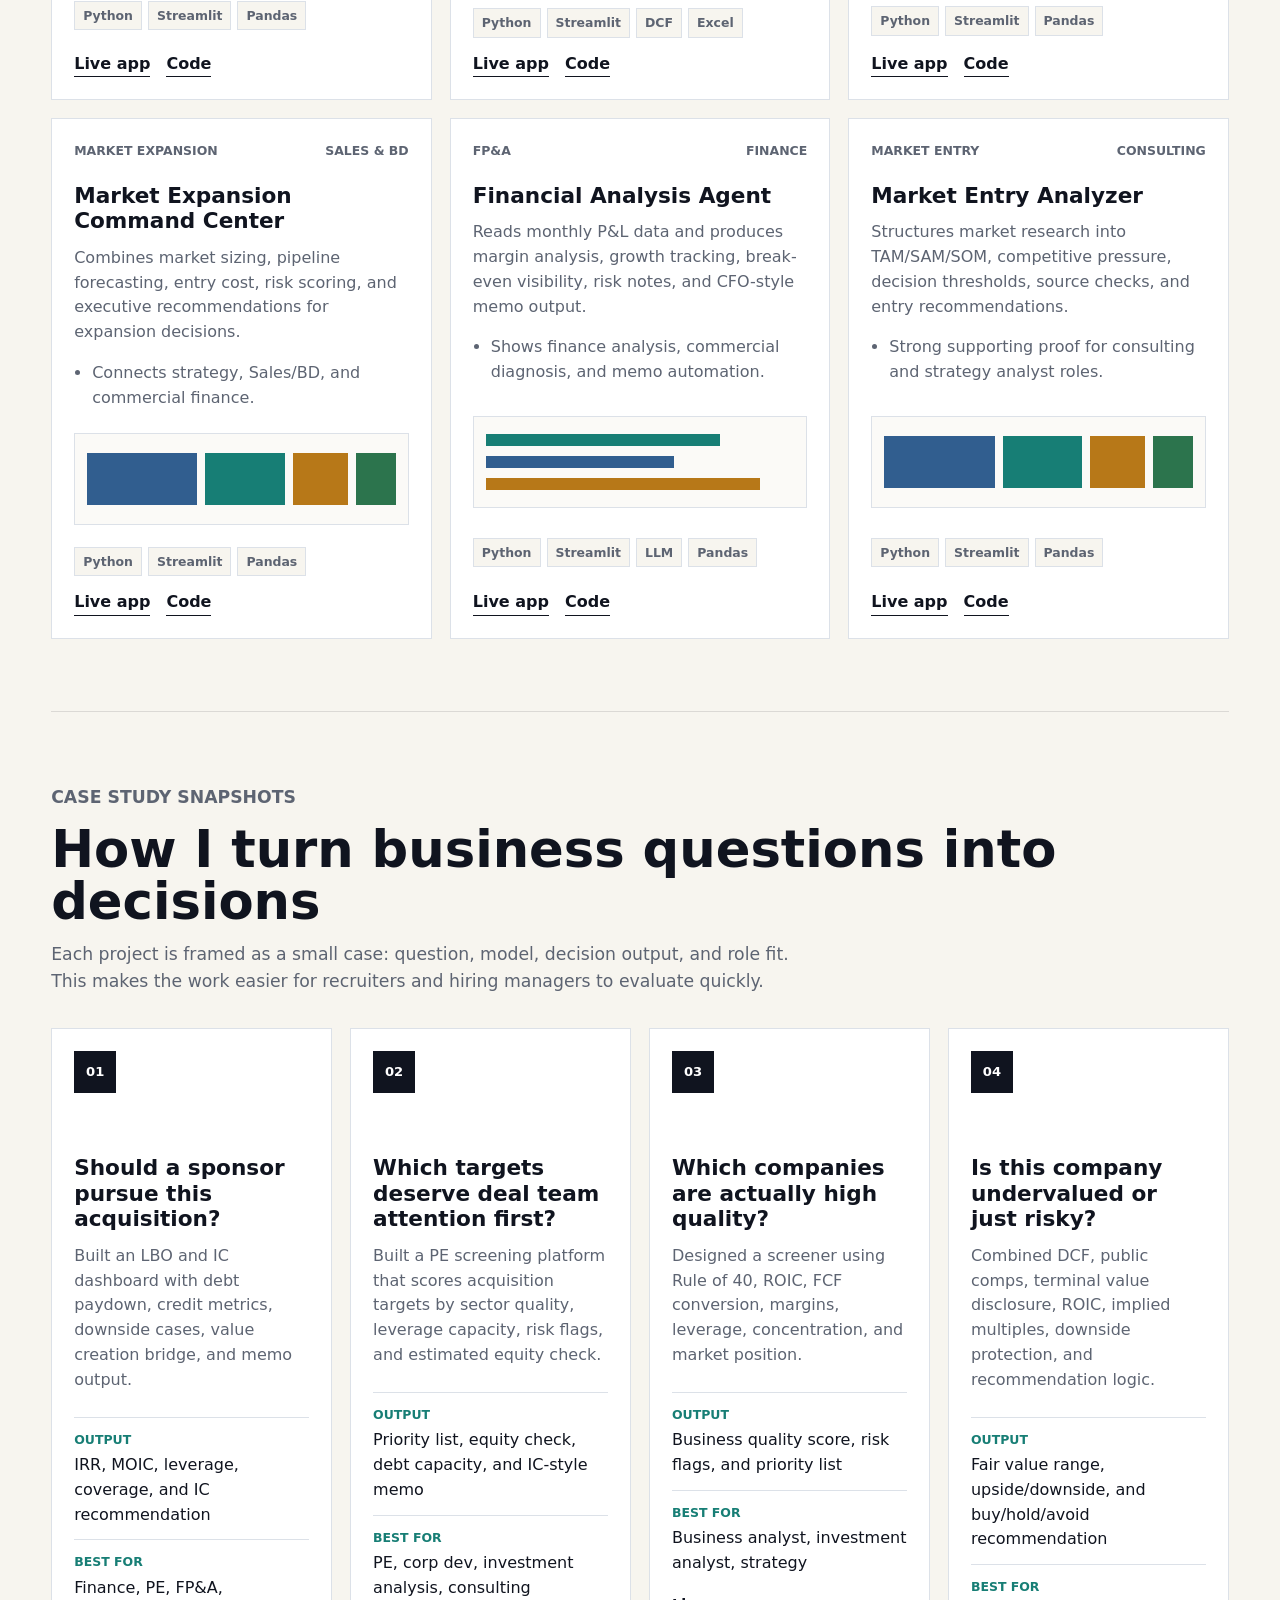
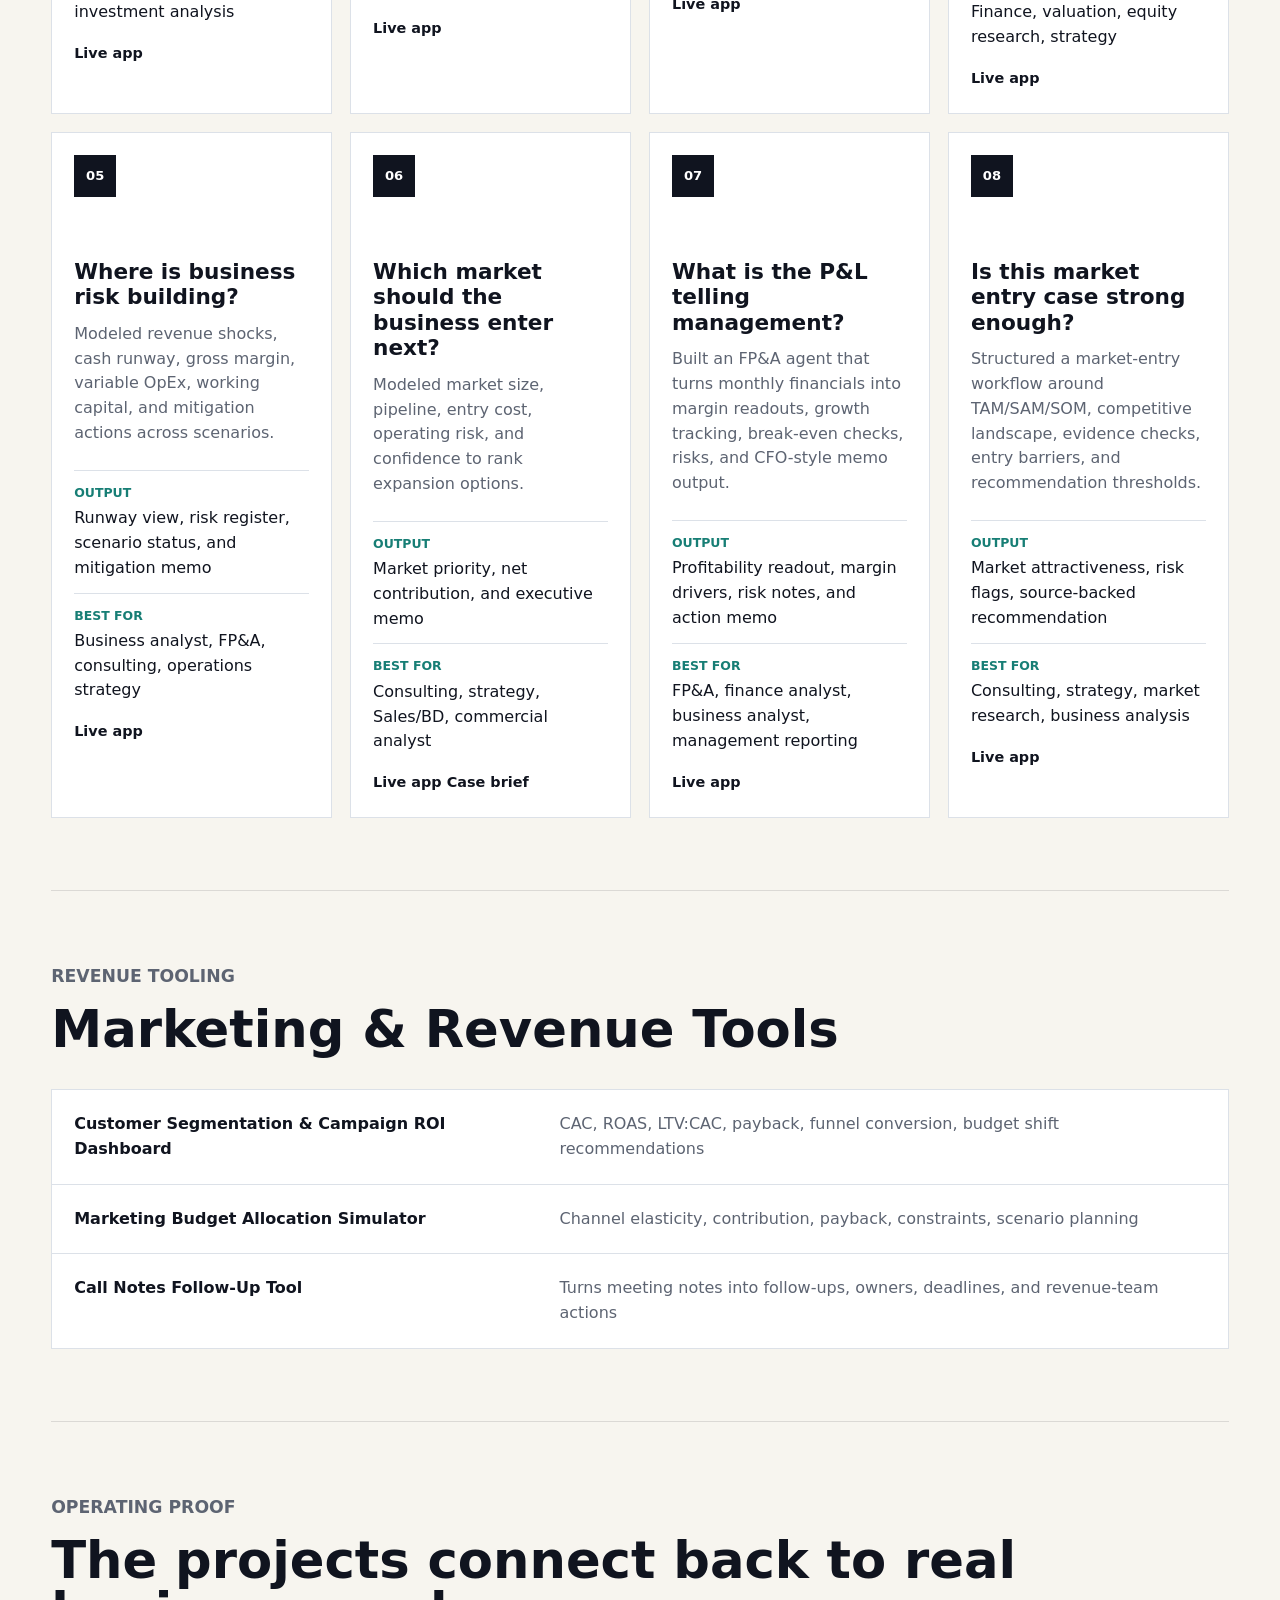
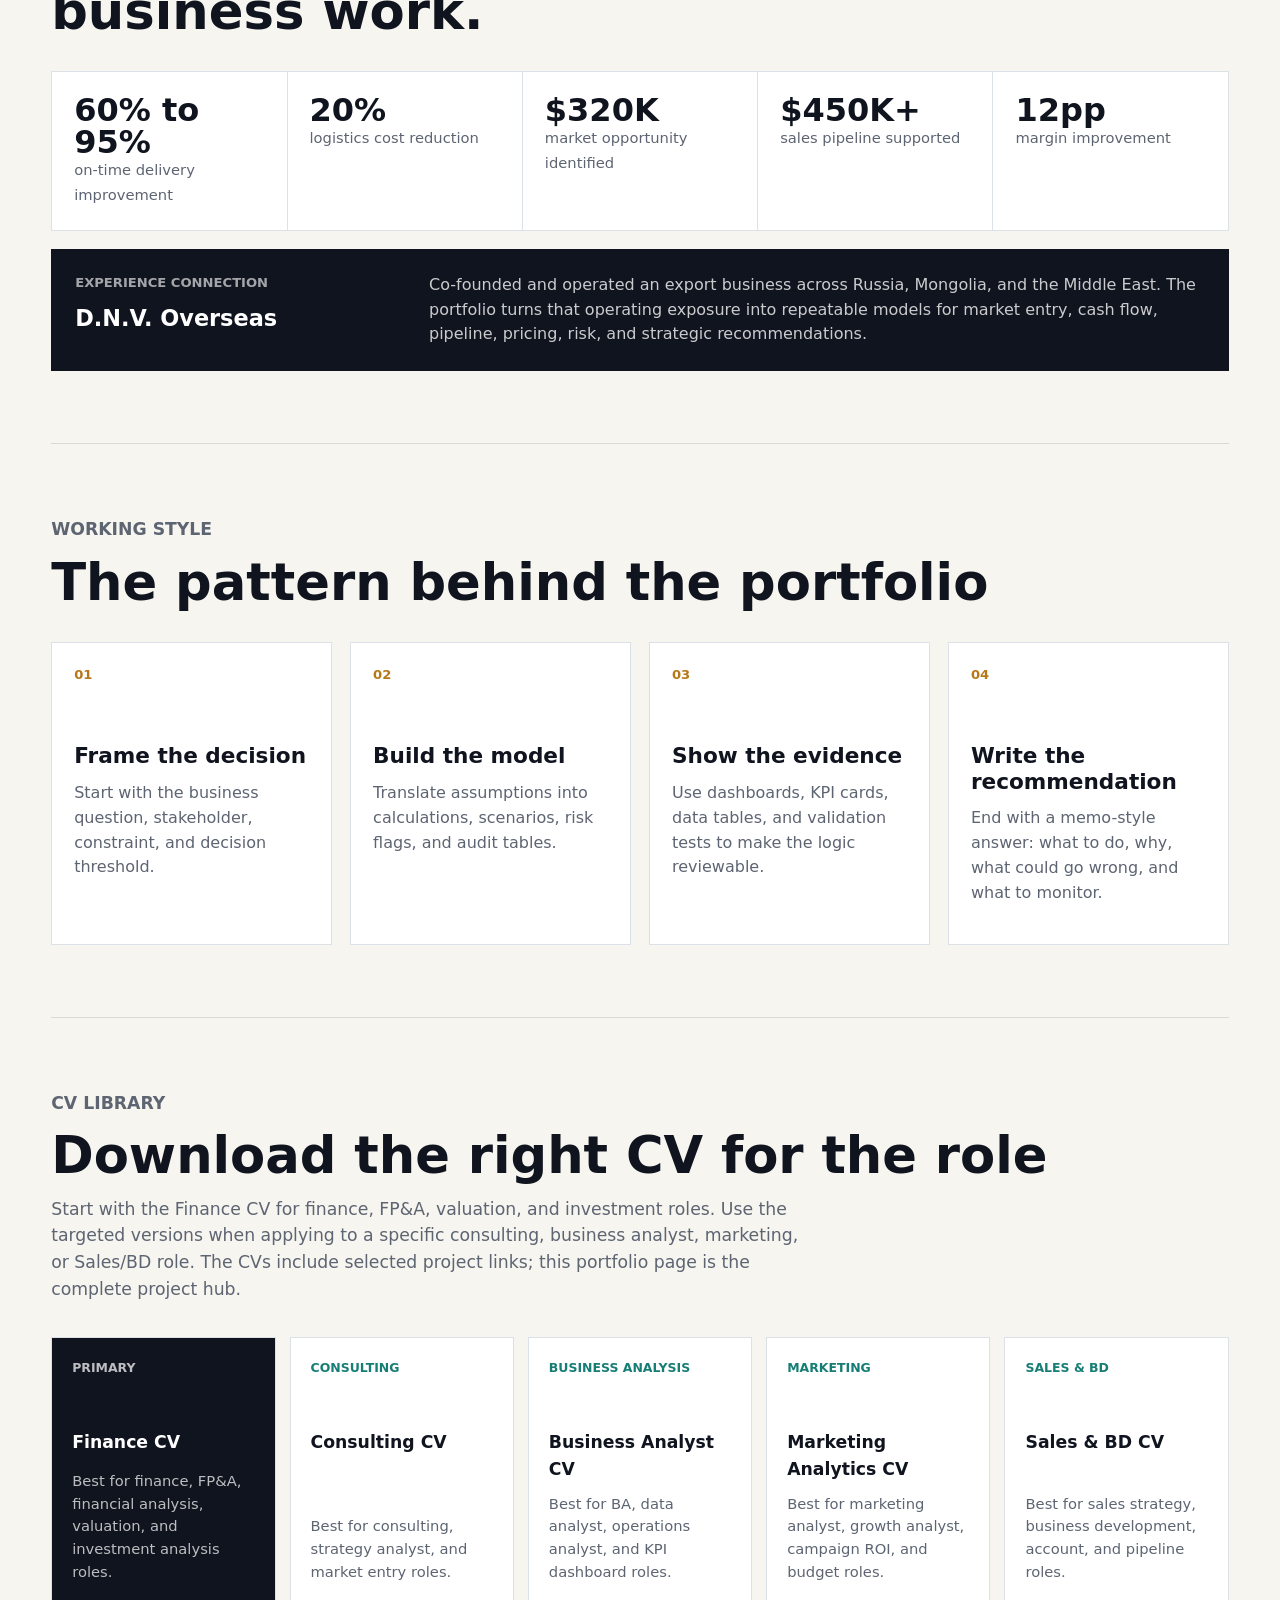
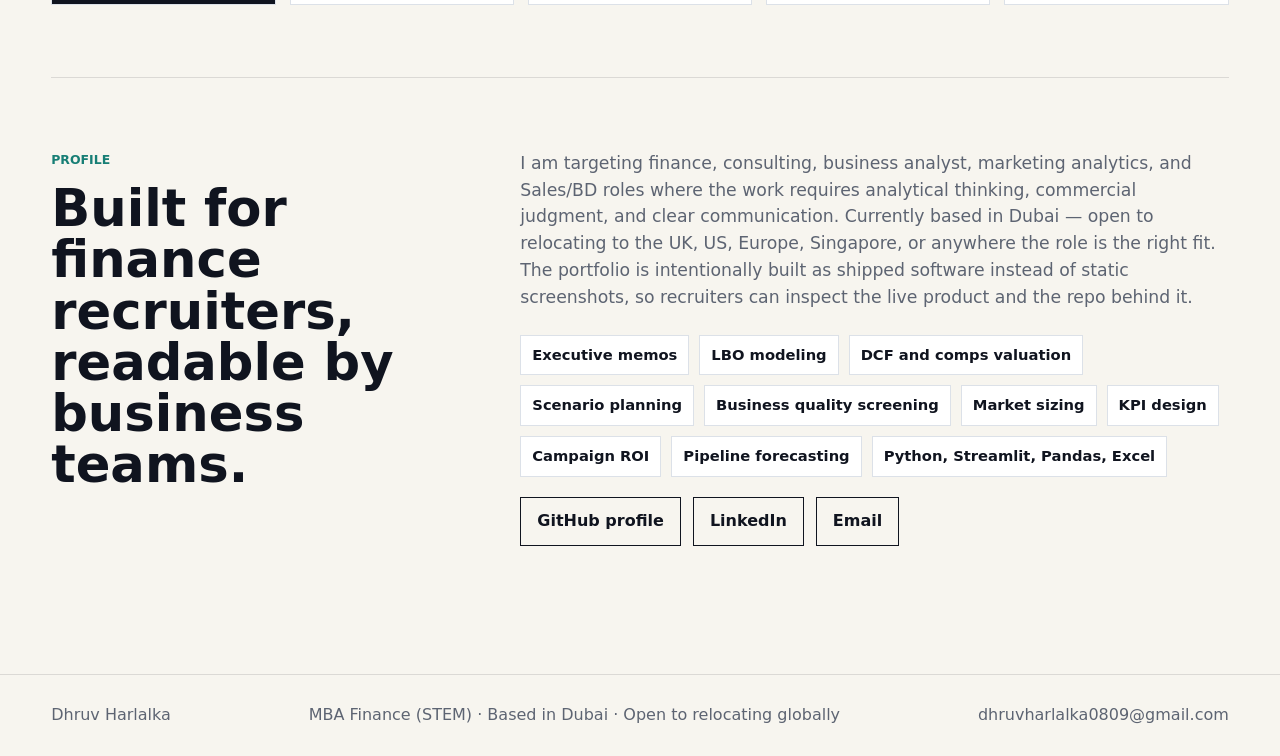
==== commit 02758e34: "Add McKinsey-style case brief for Market Expansion project Full consulting case brief (Situation → P" ====
--- a/index.html
+++ b/index.html
@@ -534,6 +534,7 @@
             </dl>
             <div class="case-links">
               <a href="https://market-expansion-command-center.streamlit.app/" target="_blank" rel="noreferrer">Live app</a>
+              <a href="case-market-expansion.html">Case brief</a>
             </div>
           </article>
           <article class="case-card">
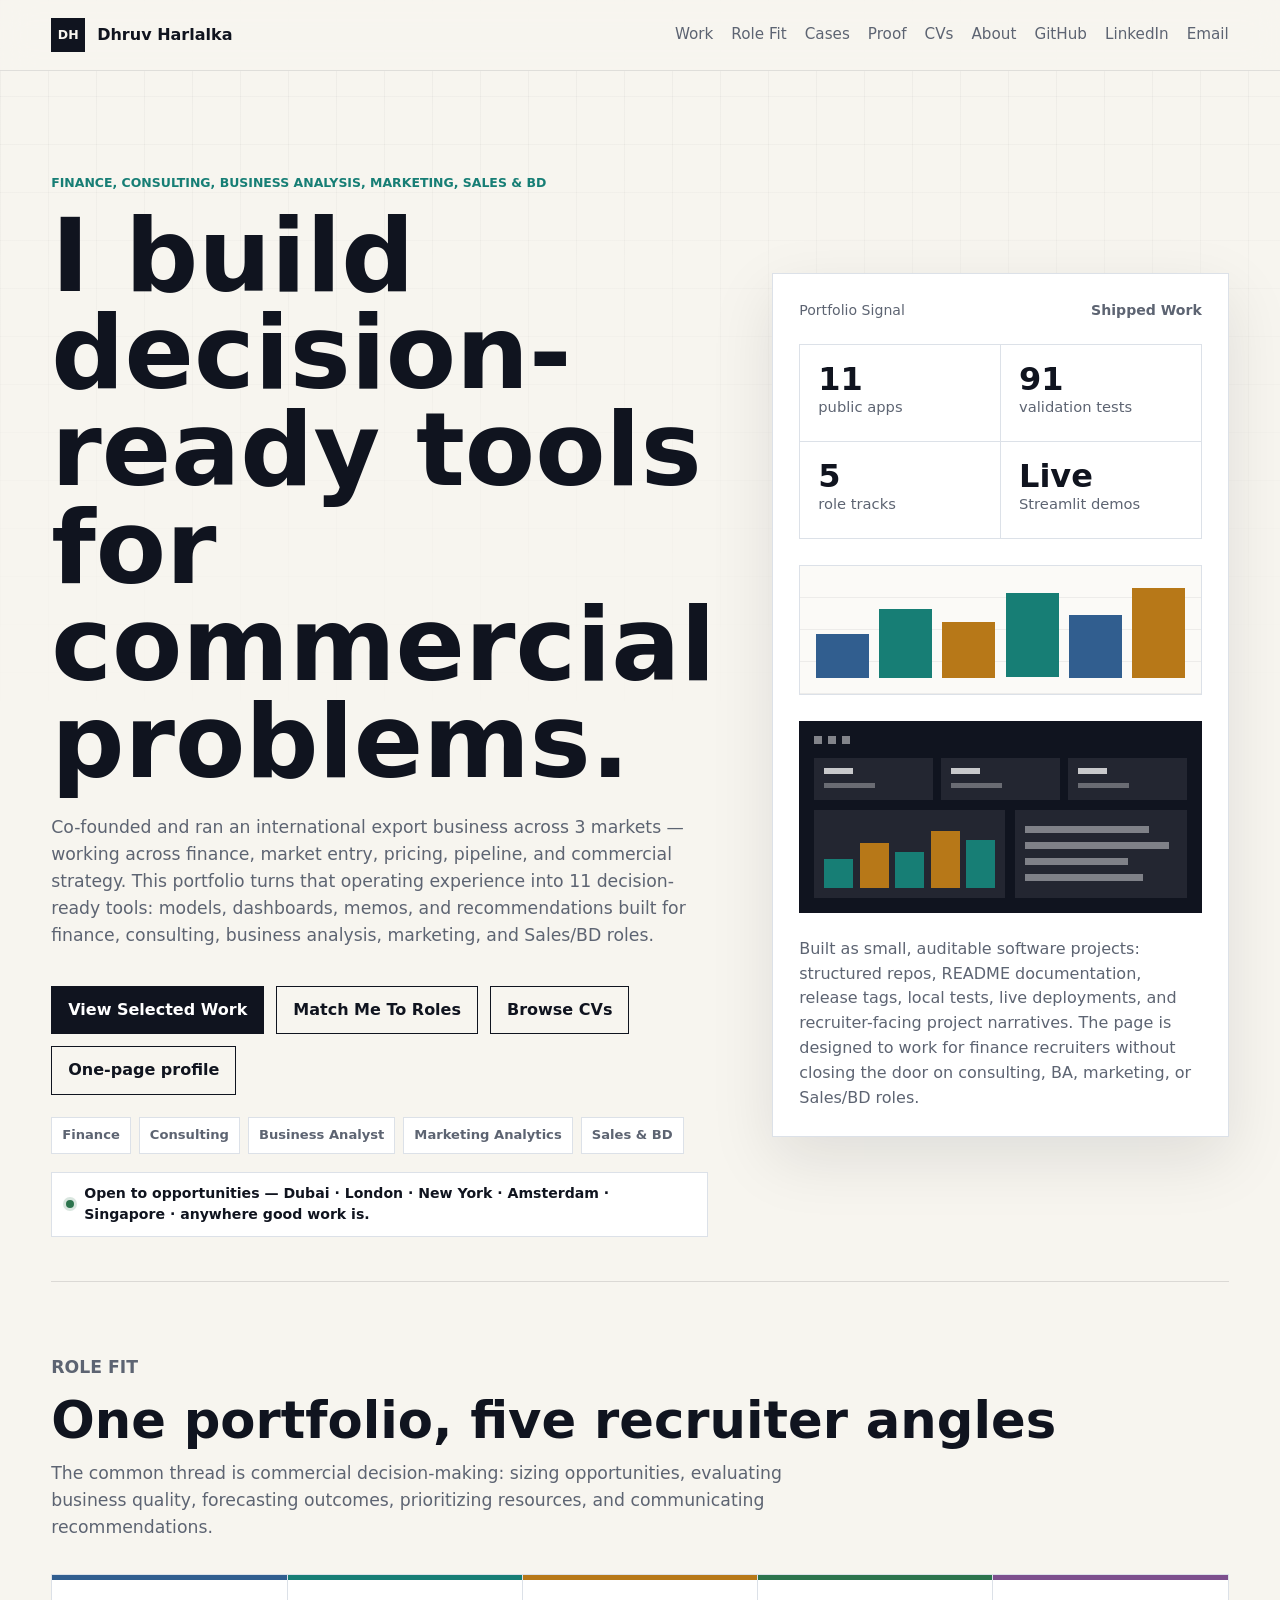
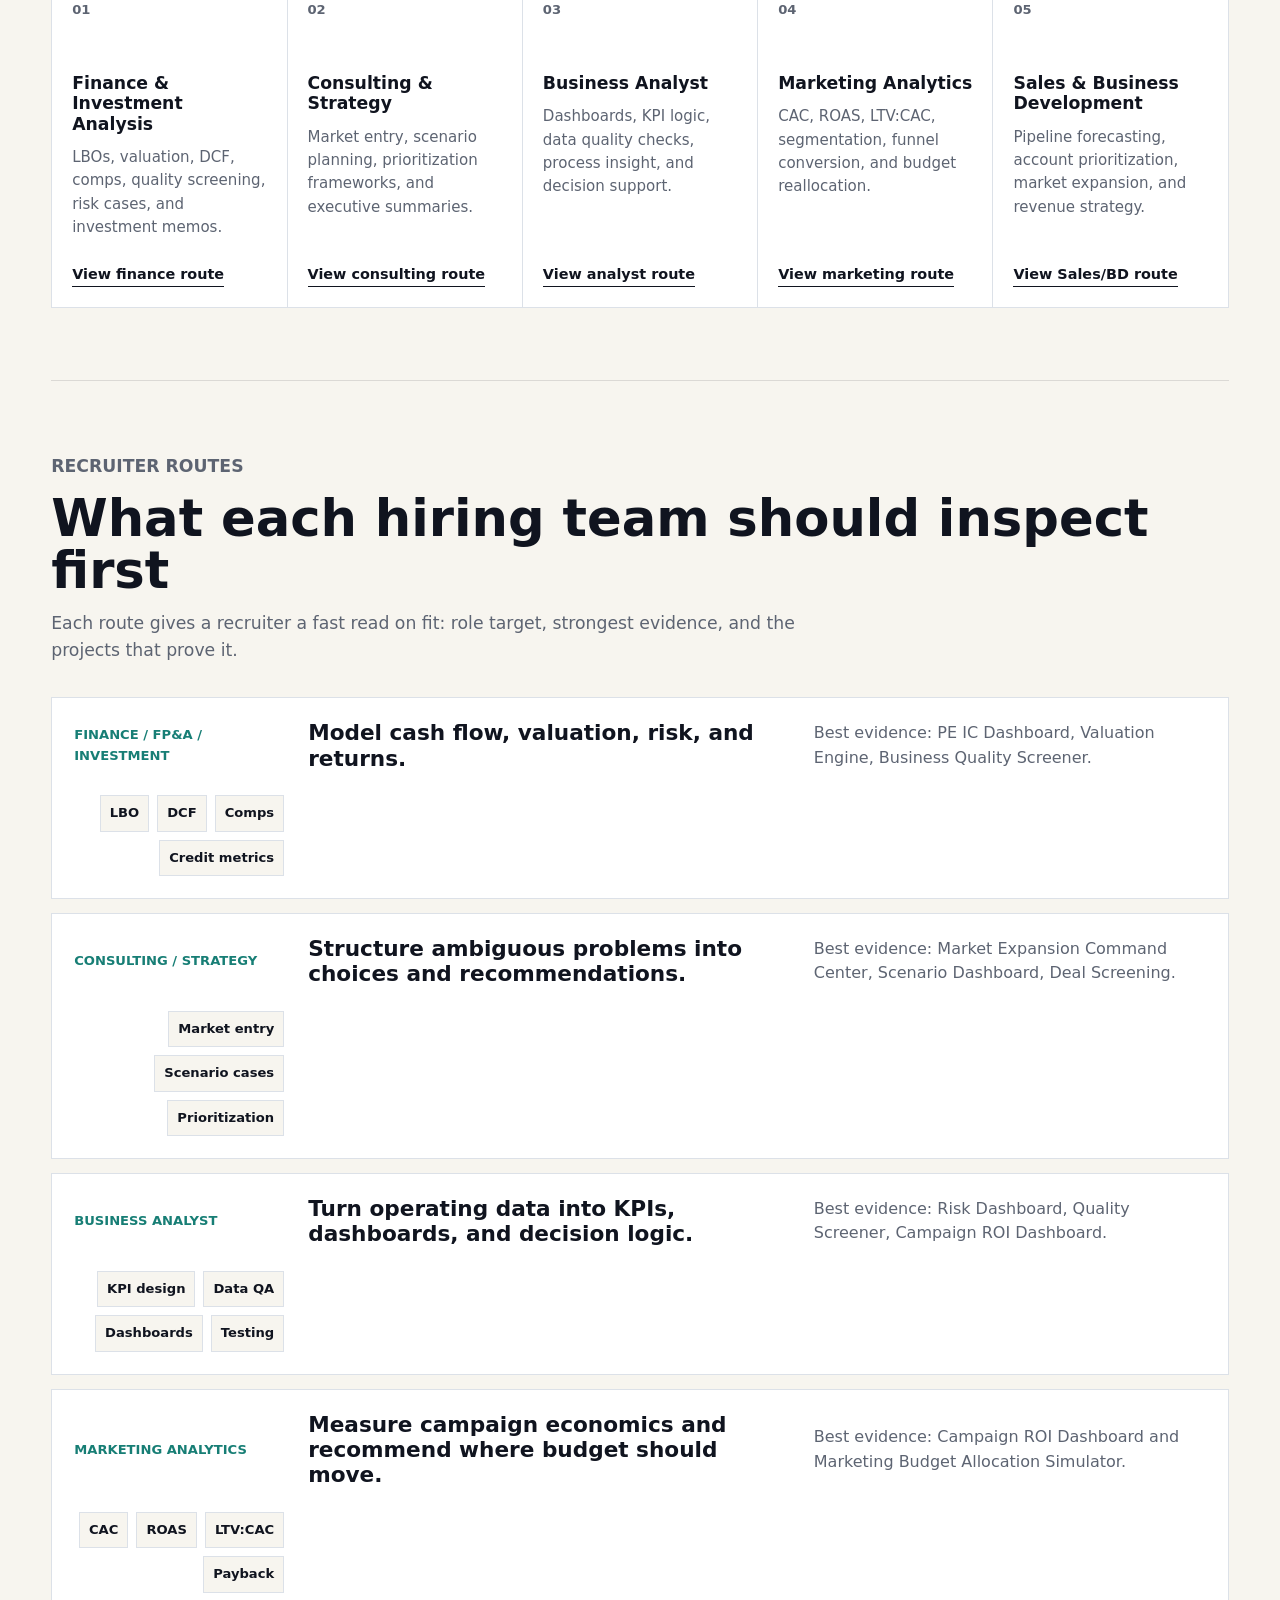
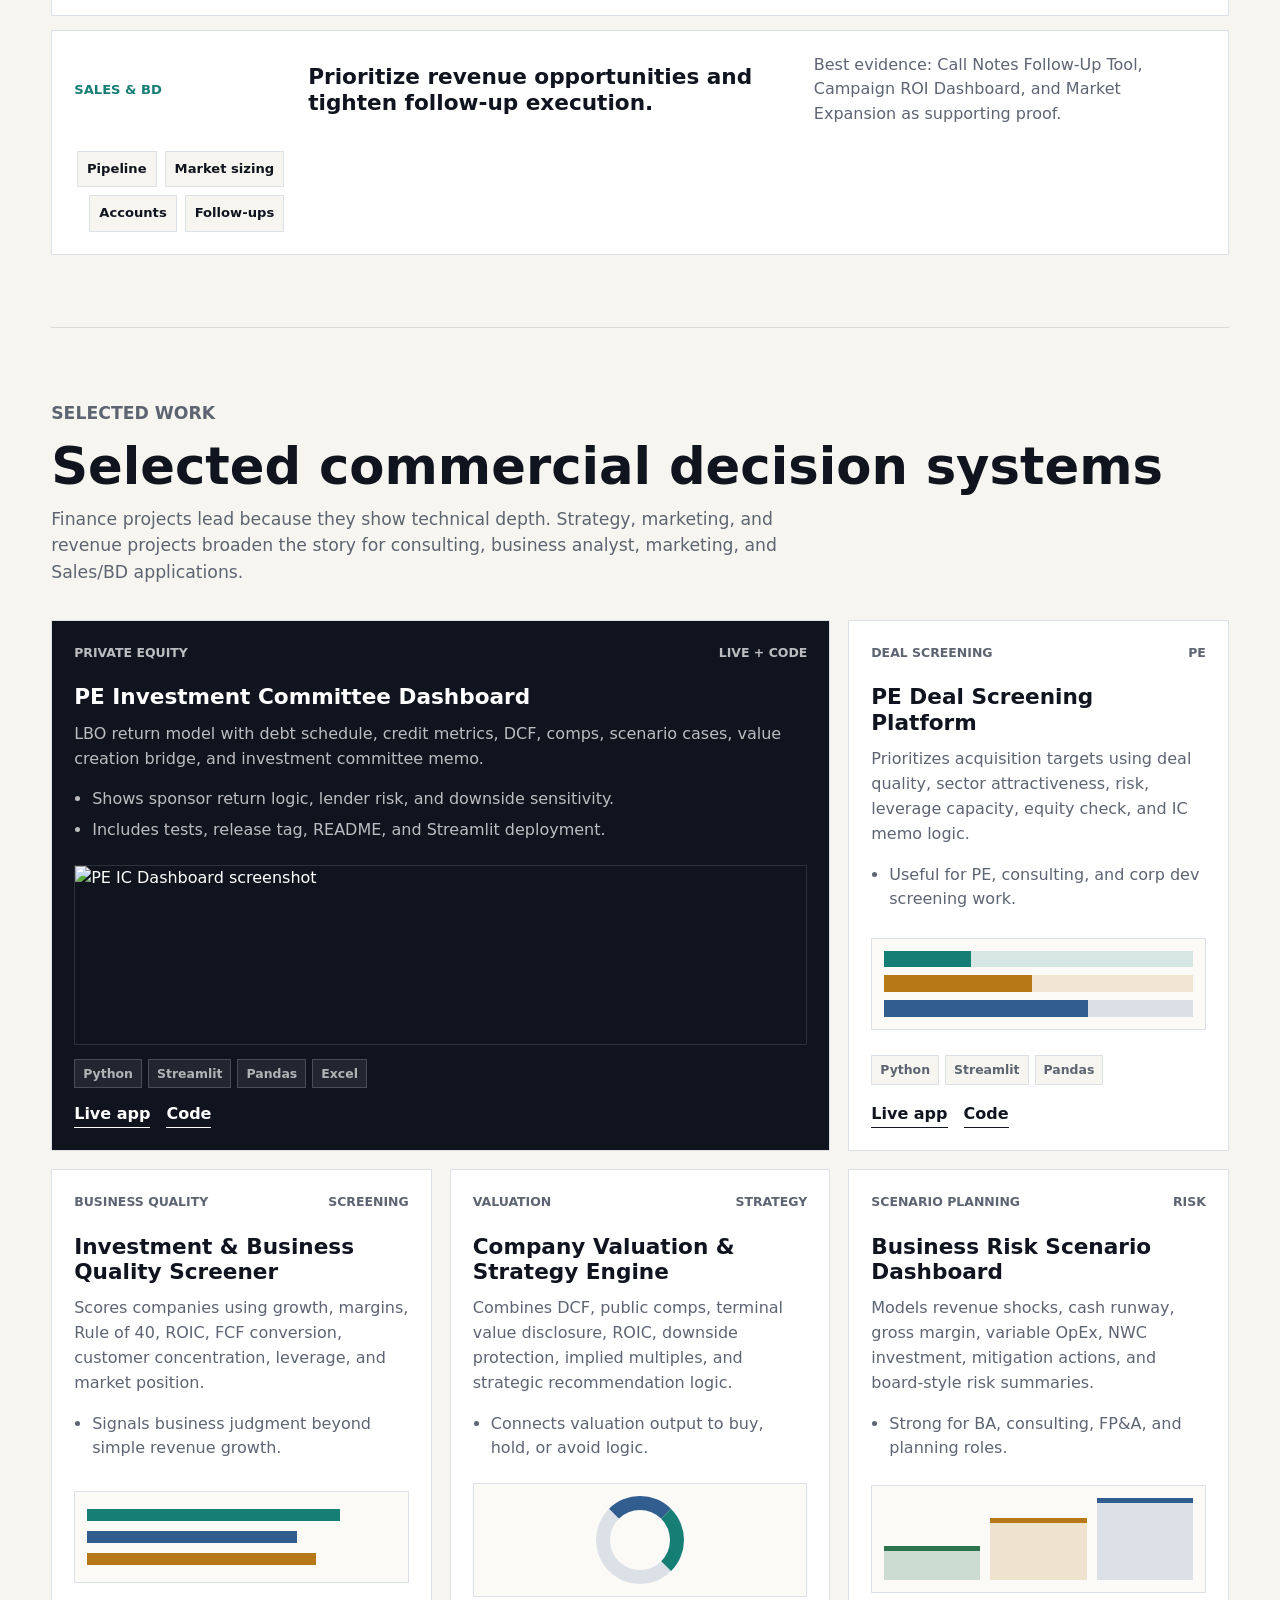
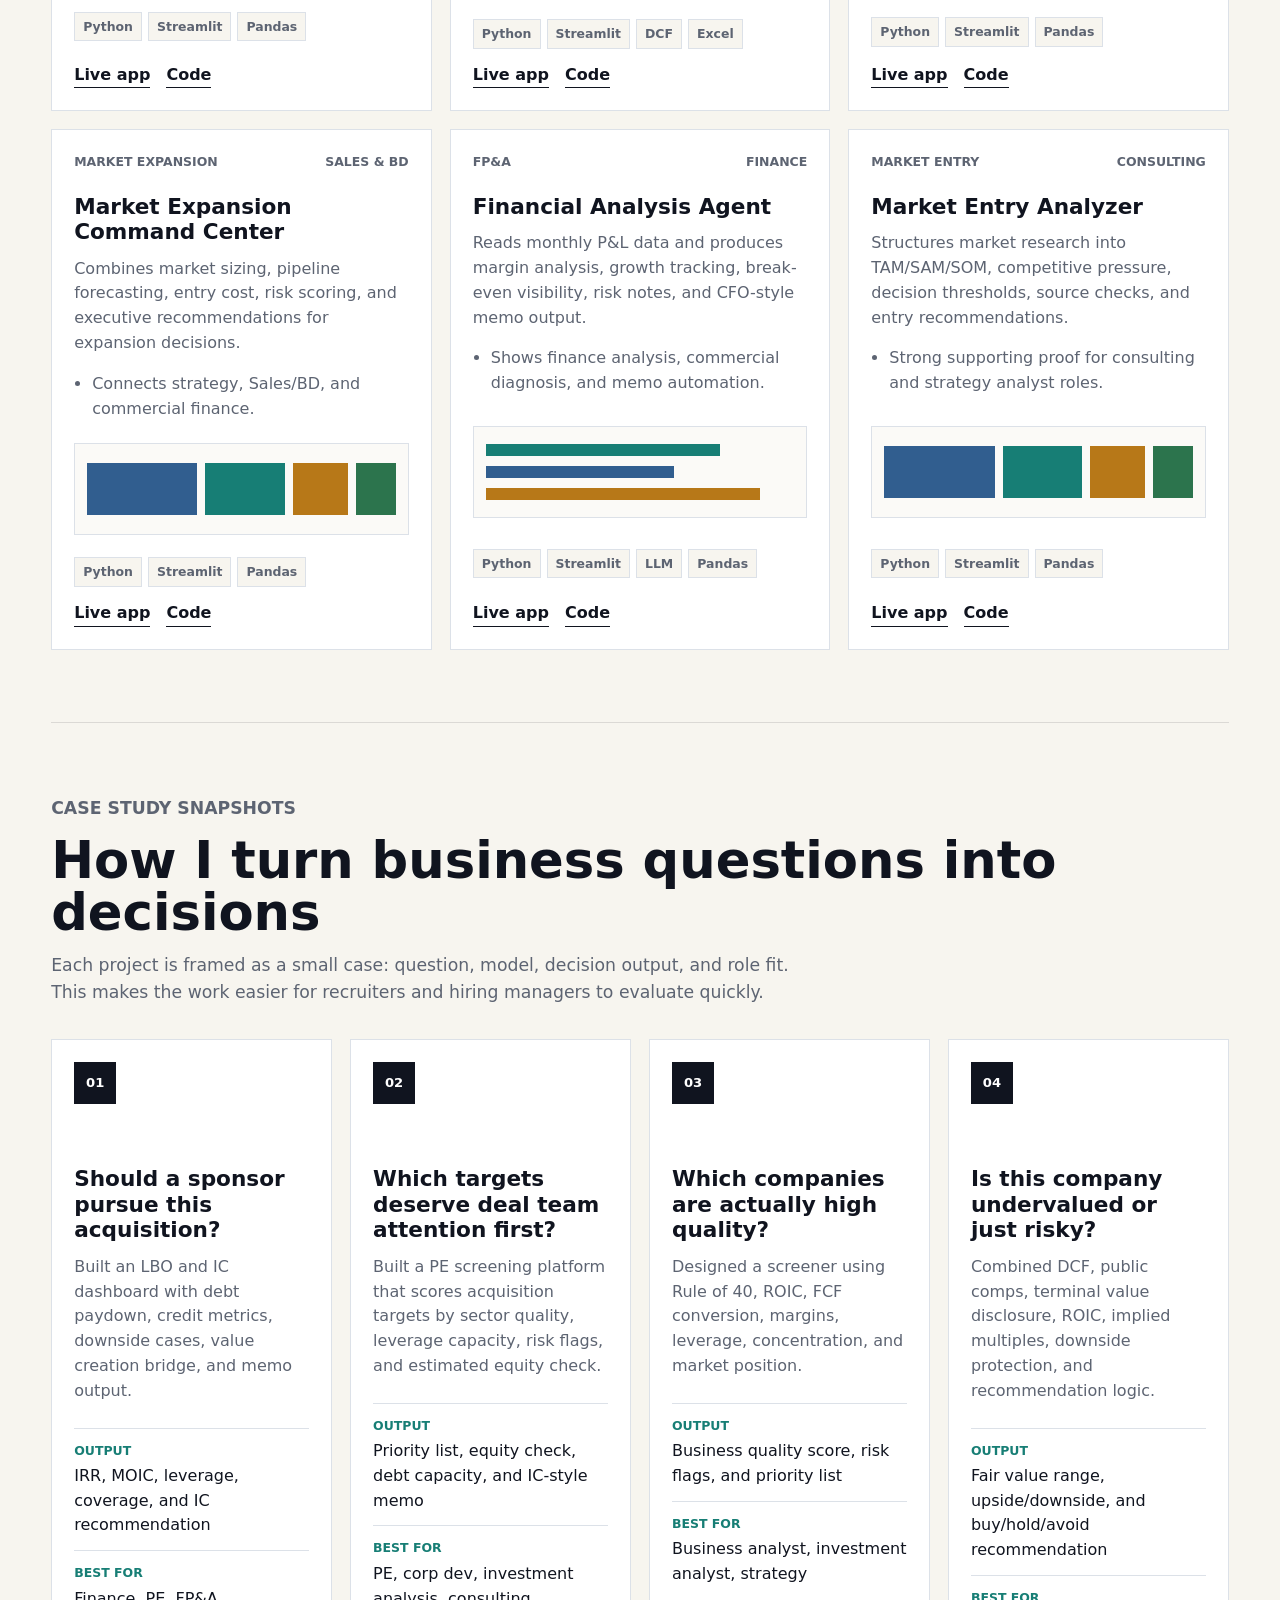
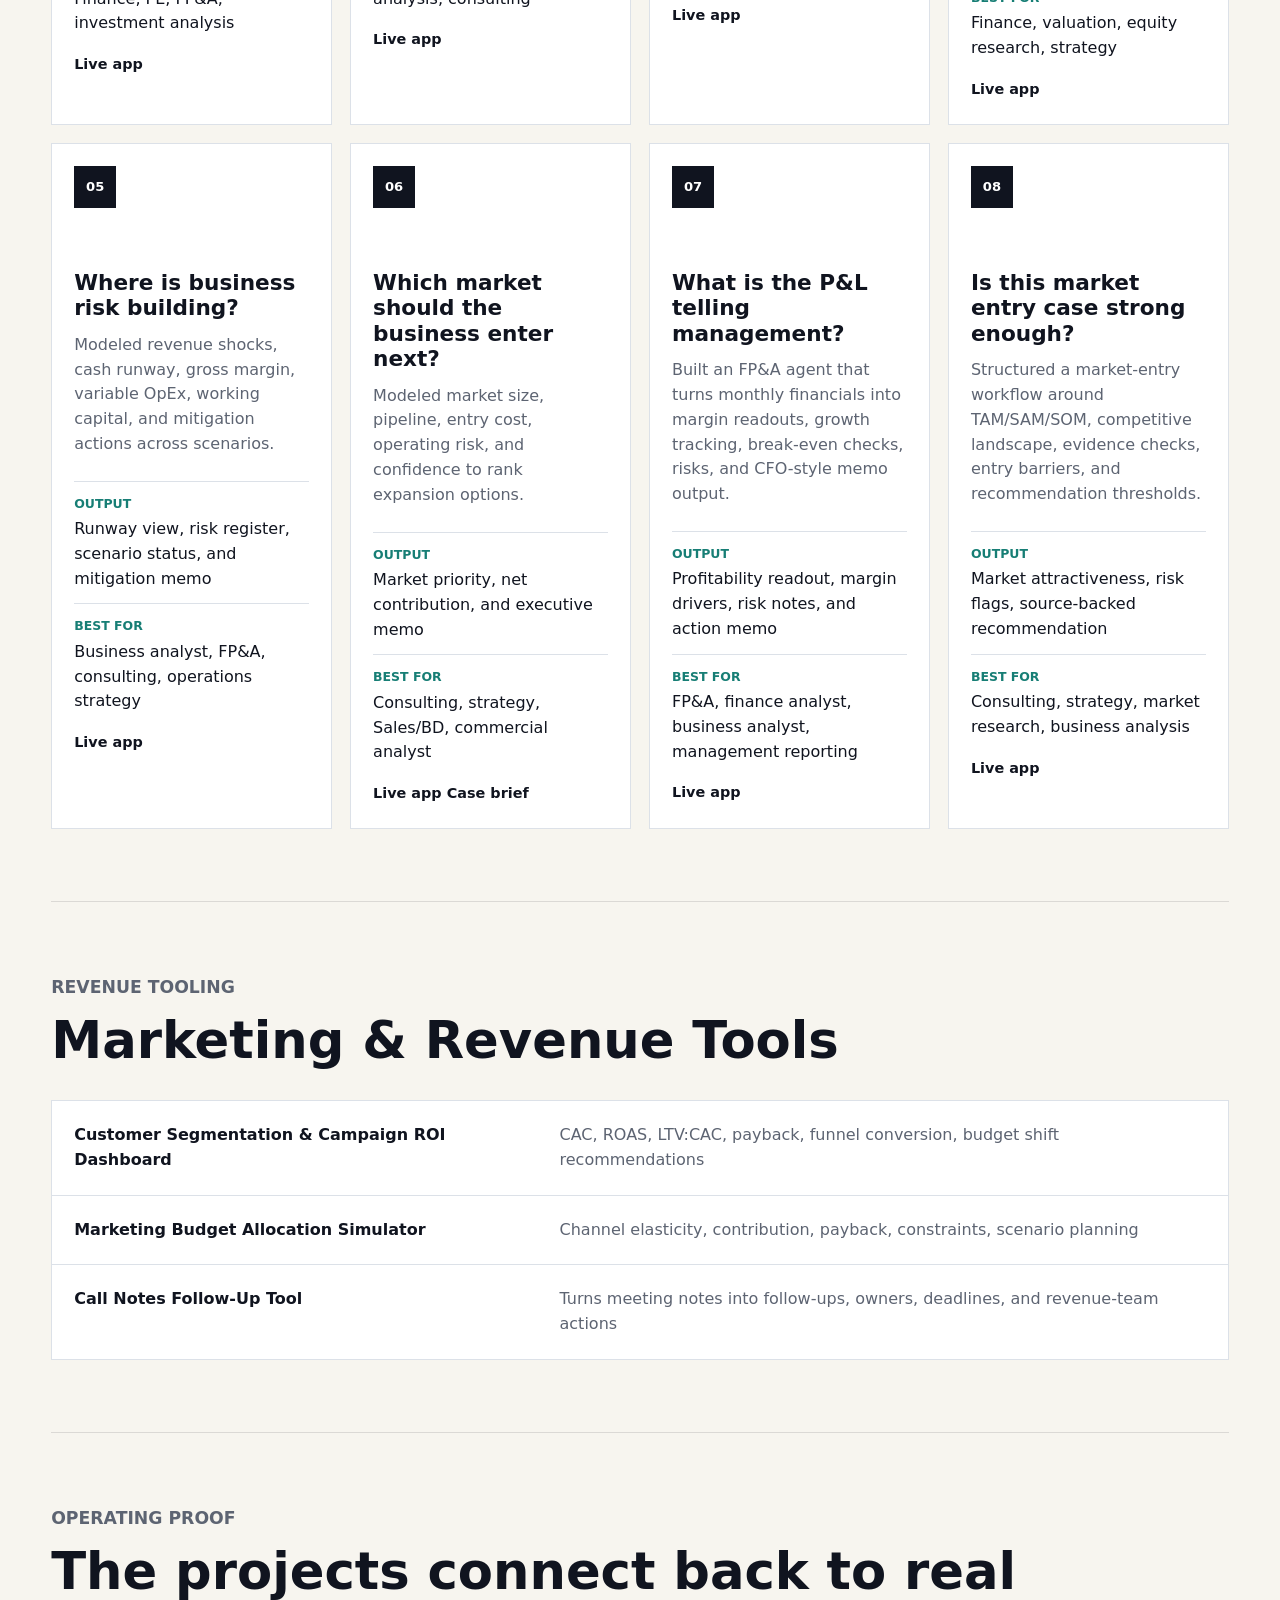
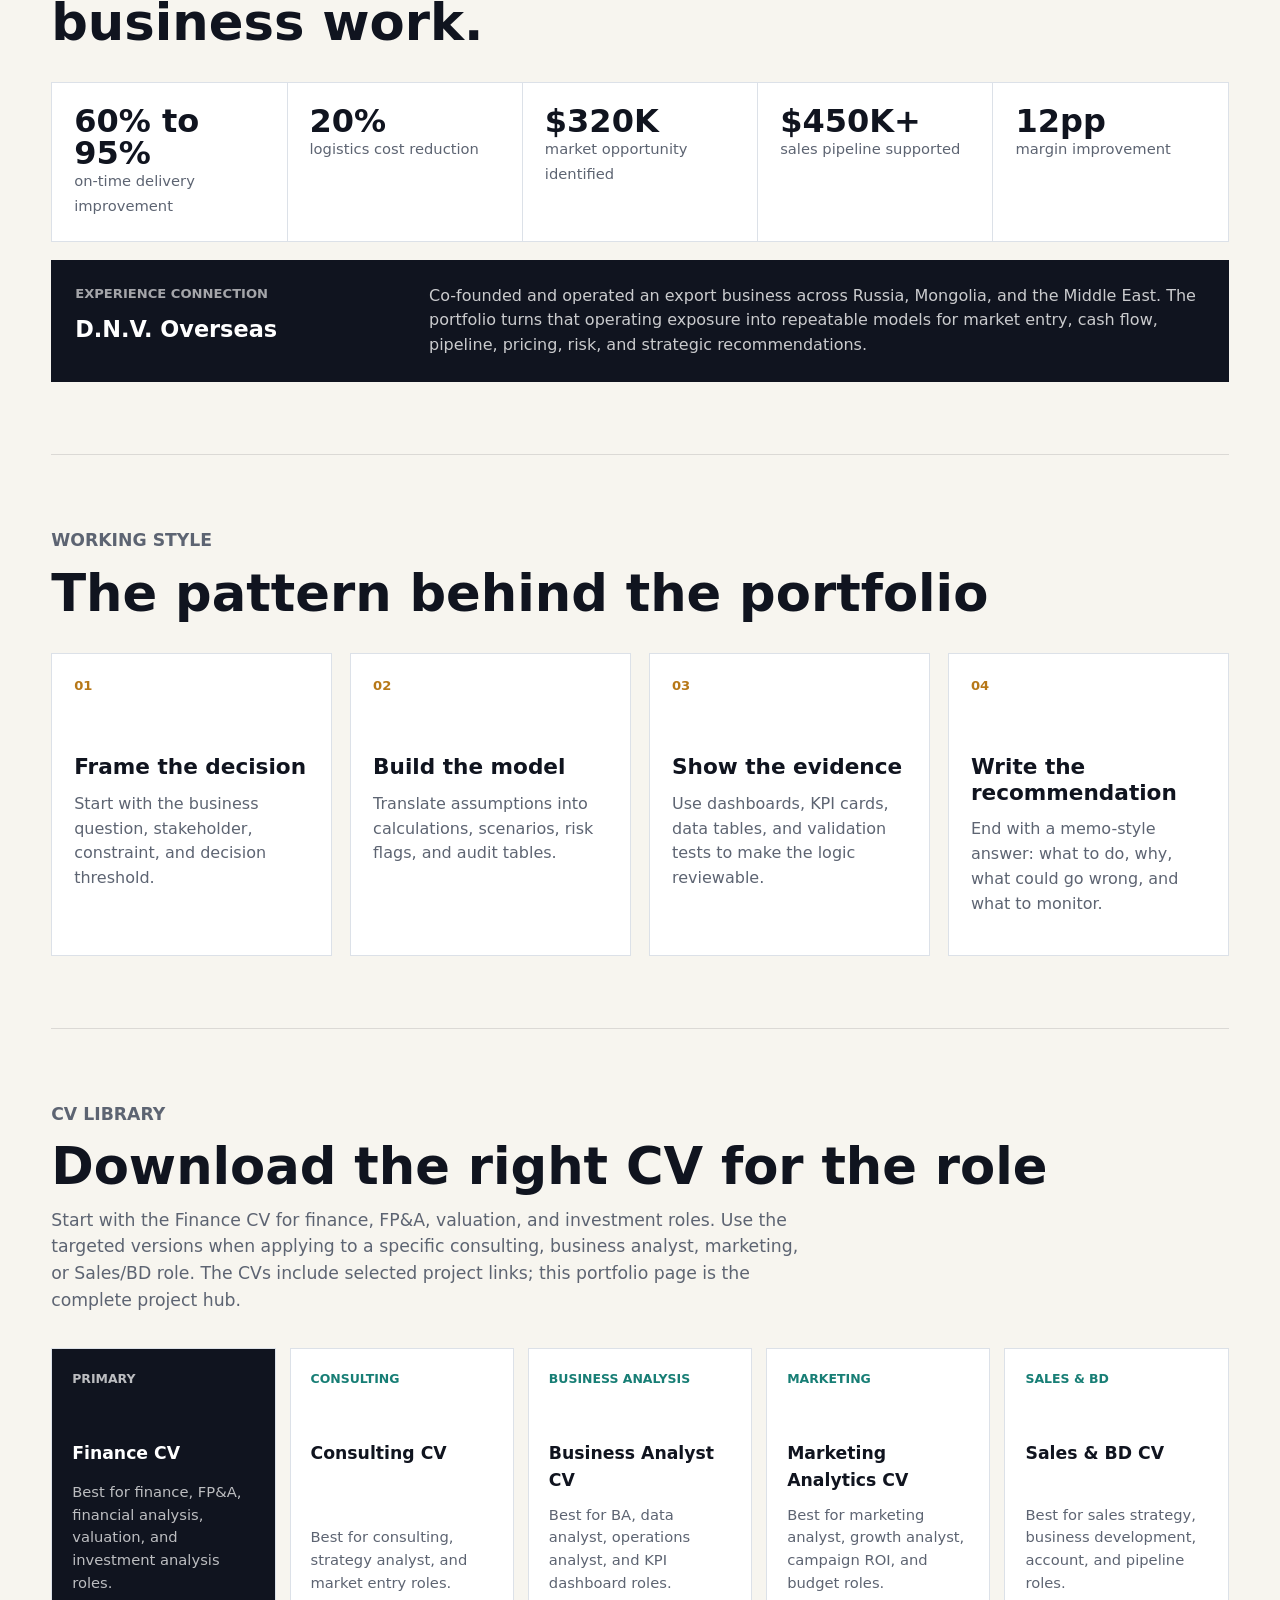
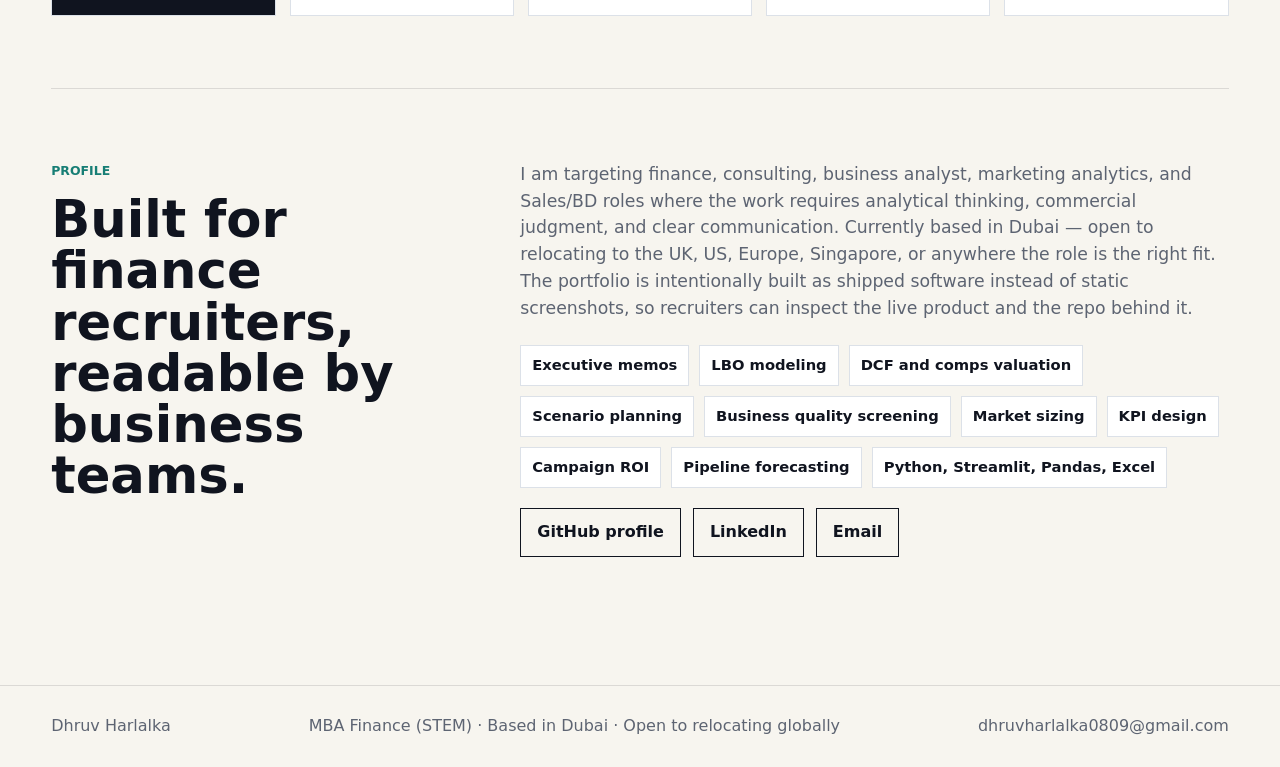
==== commit 7db28f8f: "Prep screenshot and headshot slots (images pending) - Featured PE IC Dashboard card: screenshot cont" ====
--- a/index.html
+++ b/index.html
@@ -243,8 +243,11 @@
               <li>Shows sponsor return logic, lender risk, and downside sensitivity.</li>
               <li>Includes tests, release tag, README, and Streamlit deployment.</li>
             </ul>
-            <div class="card-visual lbo-visual" aria-hidden="true">
-              <span></span><span></span><span></span><span></span>
+            <div class="card-screenshot">
+              <img src="assets/img/pe-ic-dashboard-screenshot.png" alt="PE IC Dashboard screenshot" loading="lazy" />
+              <div class="screenshot-placeholder" aria-hidden="true">
+                <div class="lbo-visual"><span></span><span></span><span></span><span></span></div>
+              </div>
             </div>
             <div class="card-tools">
               <span>Python</span><span>Streamlit</span><span>Pandas</span><span>Excel</span>
--- a/styles.css
+++ b/styles.css
@@ -398,6 +398,79 @@
   background: var(--green);
   flex-shrink: 0;
   box-shadow: 0 0 0 3px rgba(44, 116, 77, 0.18);
+}
+
+.card-screenshot {
+  position: relative;
+  margin: auto 0 14px;
+  height: 180px;
+  overflow: hidden;
+  border: 1px solid rgba(255, 255, 255, 0.12);
+}
+
+.card-screenshot img {
+  width: 100%;
+  height: 100%;
+  object-fit: cover;
+  object-position: top;
+  display: block;
+}
+
+.card-screenshot img[src="assets/img/pe-ic-dashboard-screenshot.png"]:not([complete]) + .screenshot-placeholder,
+.card-screenshot img:not([src]) + .screenshot-placeholder {
+  display: flex;
+}
+
+.screenshot-placeholder {
+  display: none;
+  position: absolute;
+  inset: 0;
+  align-items: flex-end;
+  padding: 16px;
+}
+
+.card-screenshot img:not([naturalWidth]) + .screenshot-placeholder {
+  display: flex;
+}
+
+.about-headshot {
+  width: 100%;
+  aspect-ratio: 3 / 4;
+  overflow: hidden;
+  border: 1px solid var(--line);
+  background: var(--paper);
+  display: flex;
+  align-items: center;
+  justify-content: center;
+}
+
+.about-headshot img {
+  width: 100%;
+  height: 100%;
+  object-fit: cover;
+  object-position: top;
+  display: block;
+}
+
+.headshot-placeholder {
+  display: flex;
+  flex-direction: column;
+  align-items: center;
+  justify-content: center;
+  gap: 12px;
+  color: var(--muted);
+  font-size: 0.88rem;
+  text-align: center;
+  padding: 24px;
+}
+
+.headshot-placeholder::before {
+  content: "";
+  display: block;
+  width: 72px;
+  height: 72px;
+  border-radius: 50%;
+  background: var(--line);
 }
 
 .card-tools {
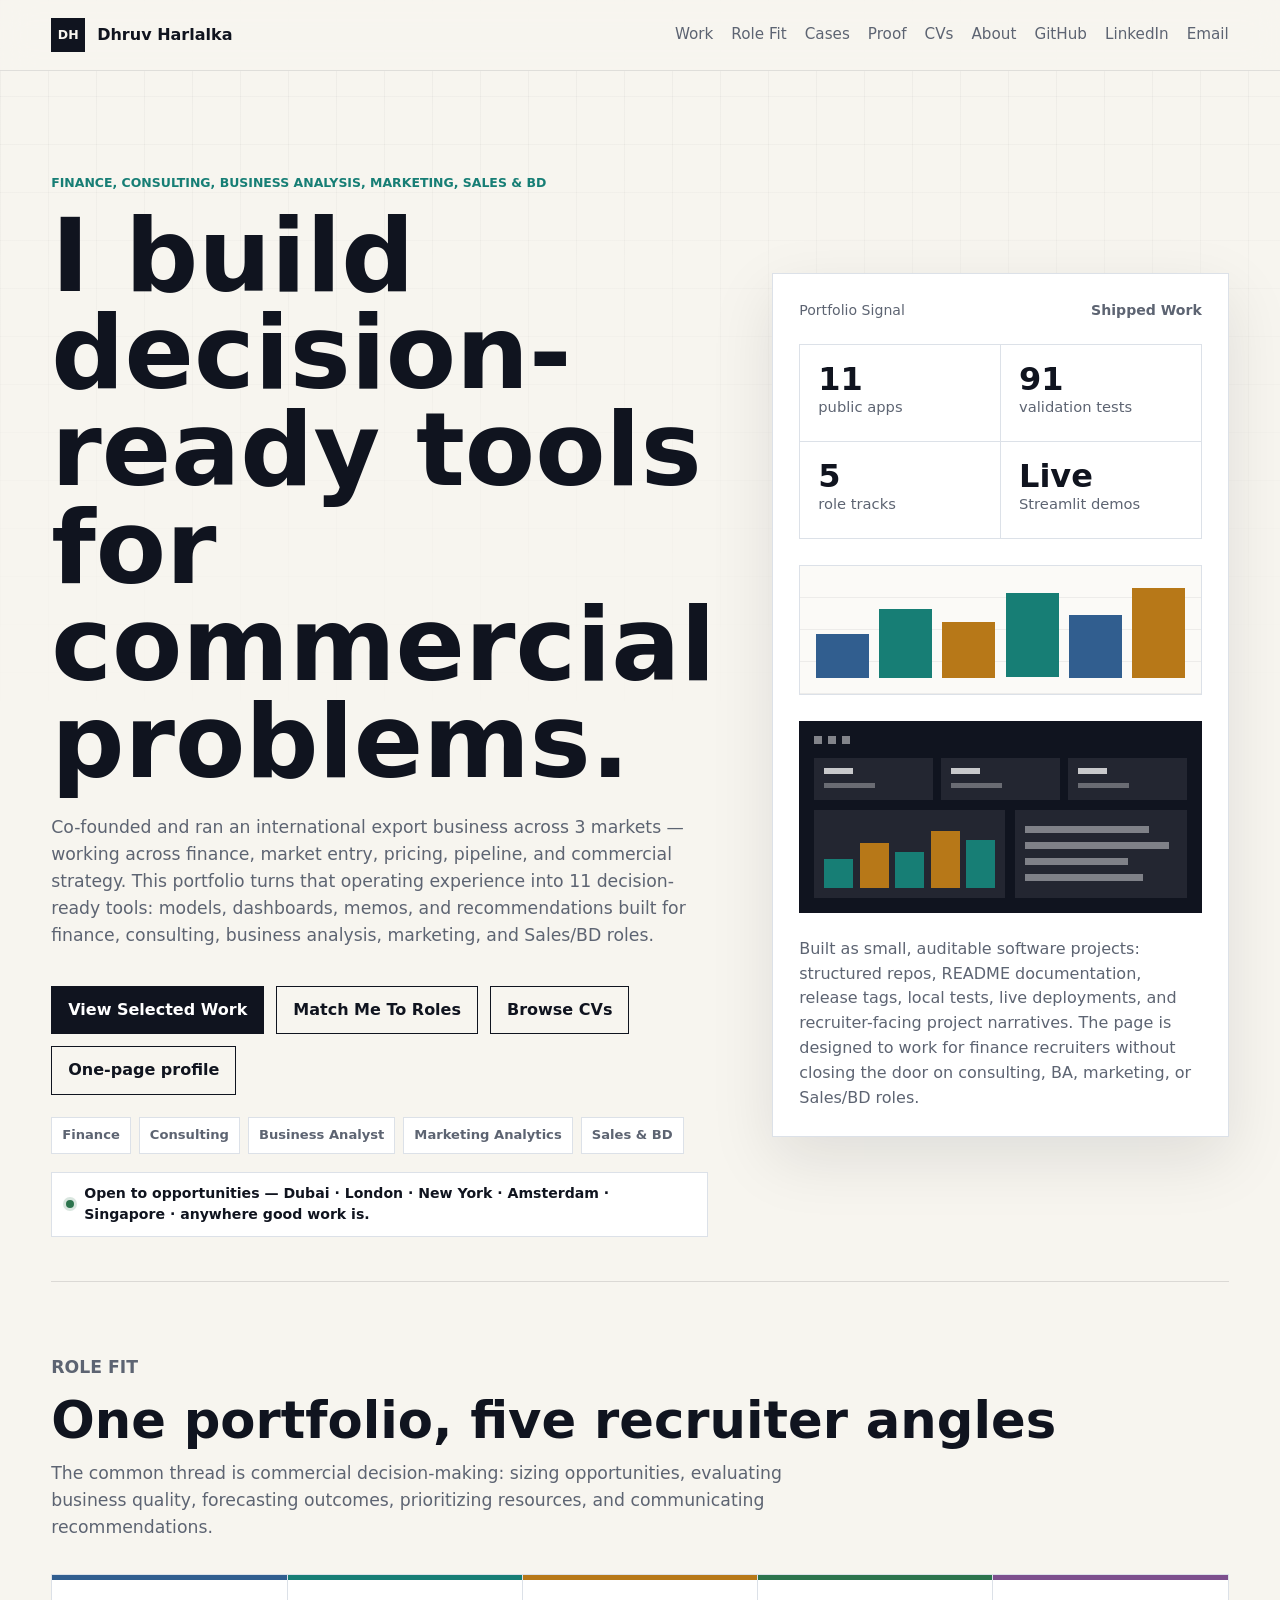
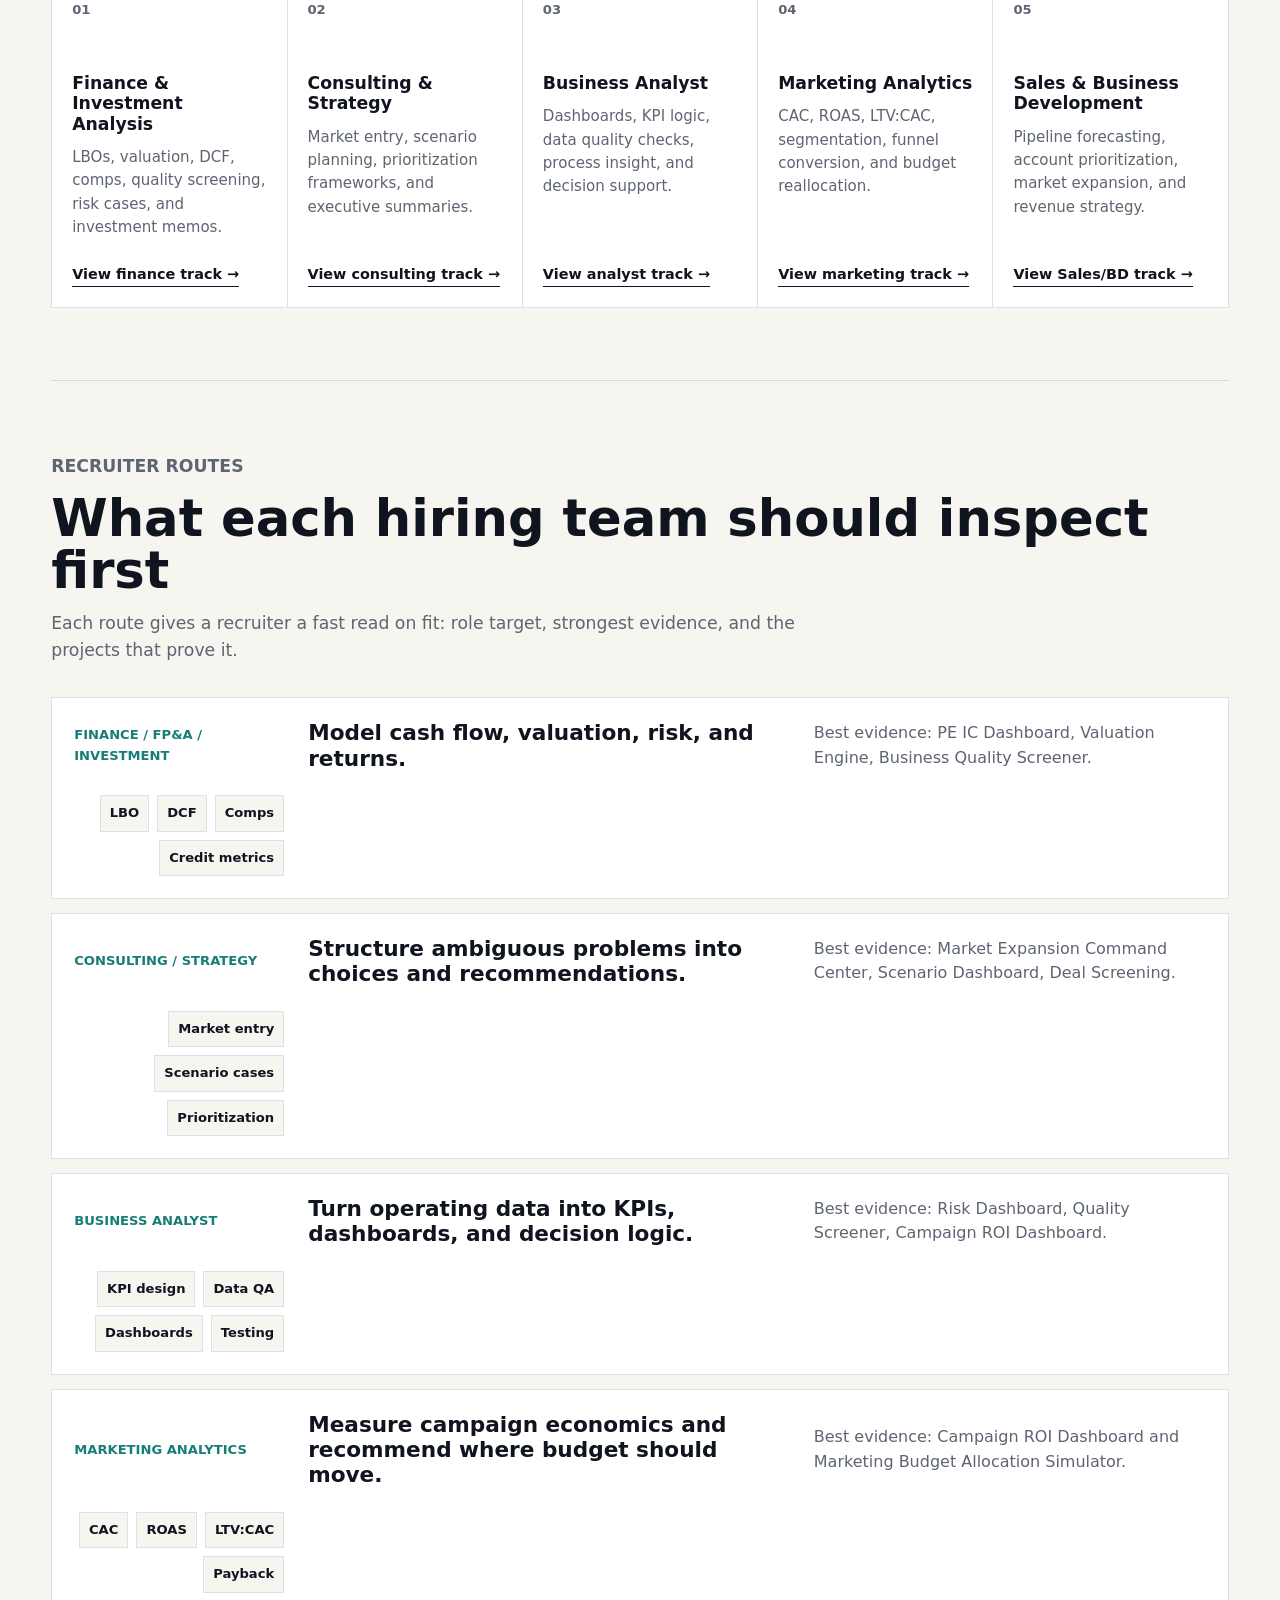
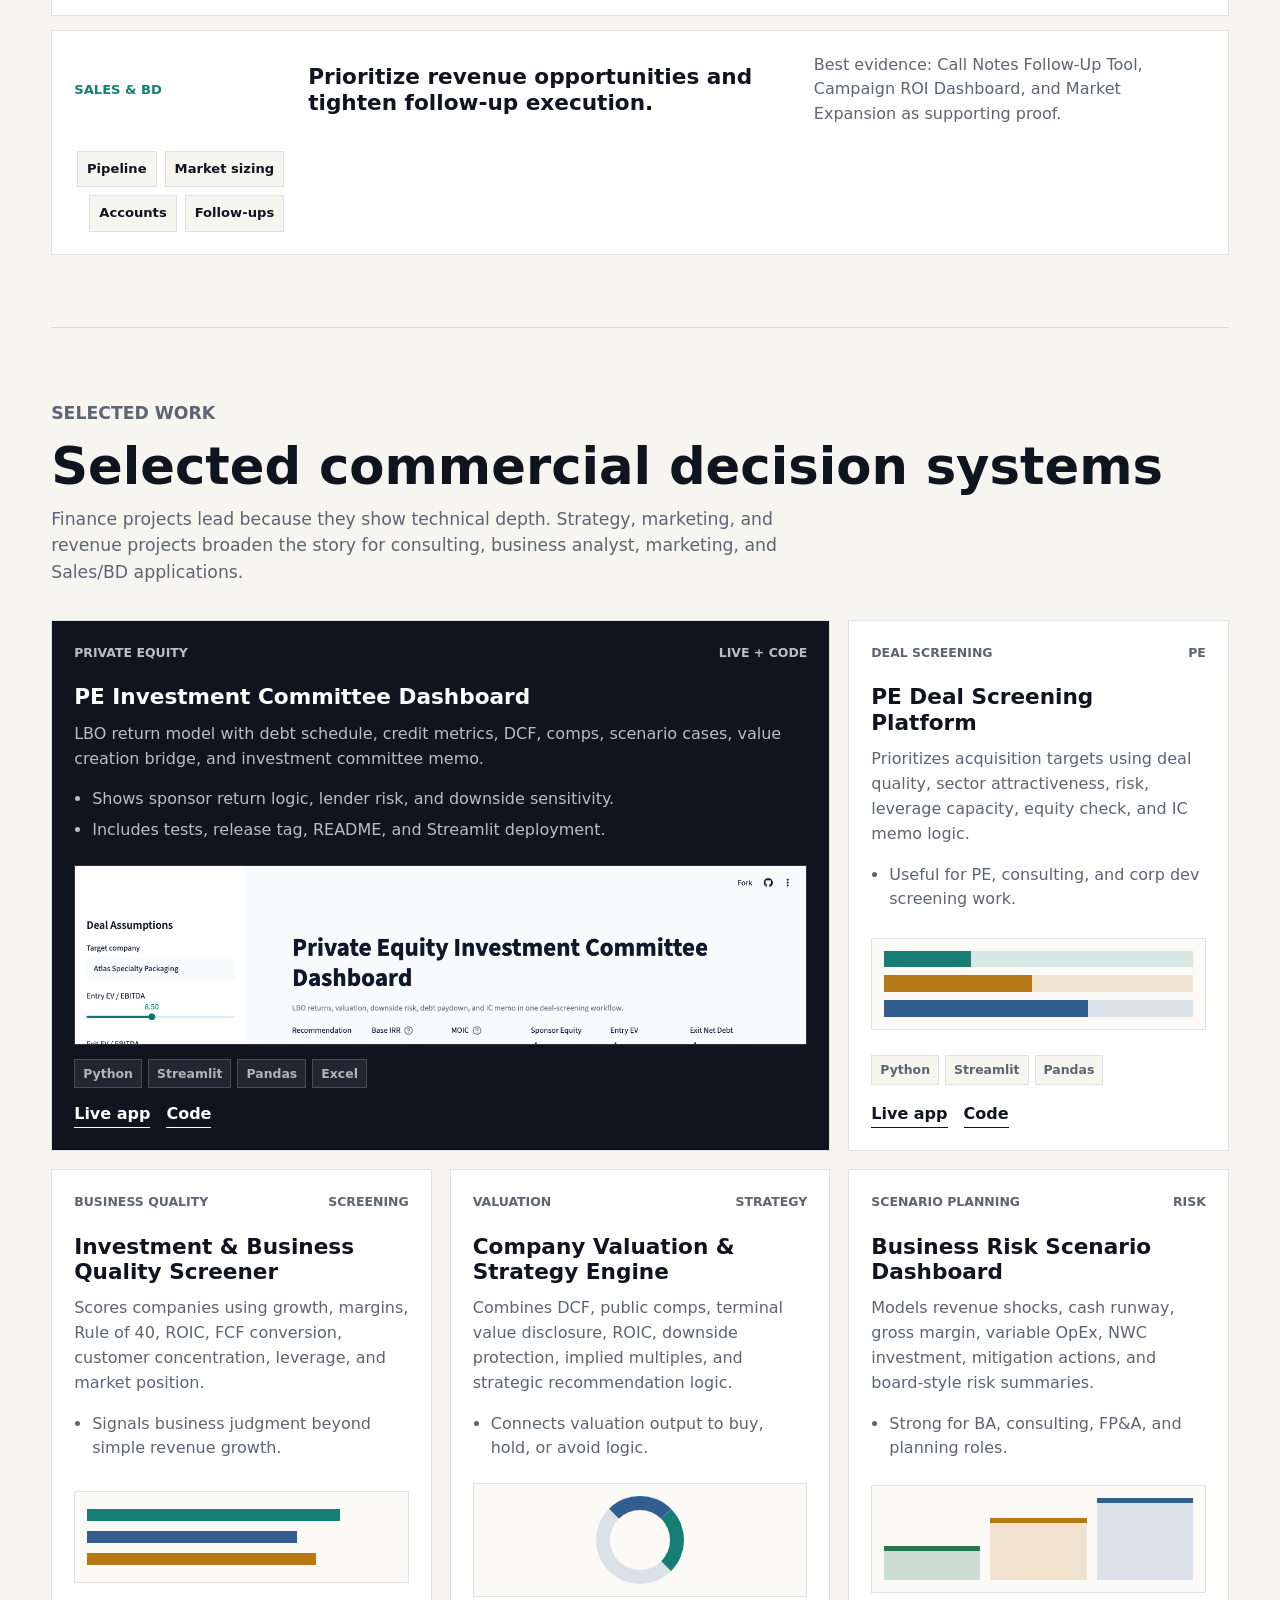
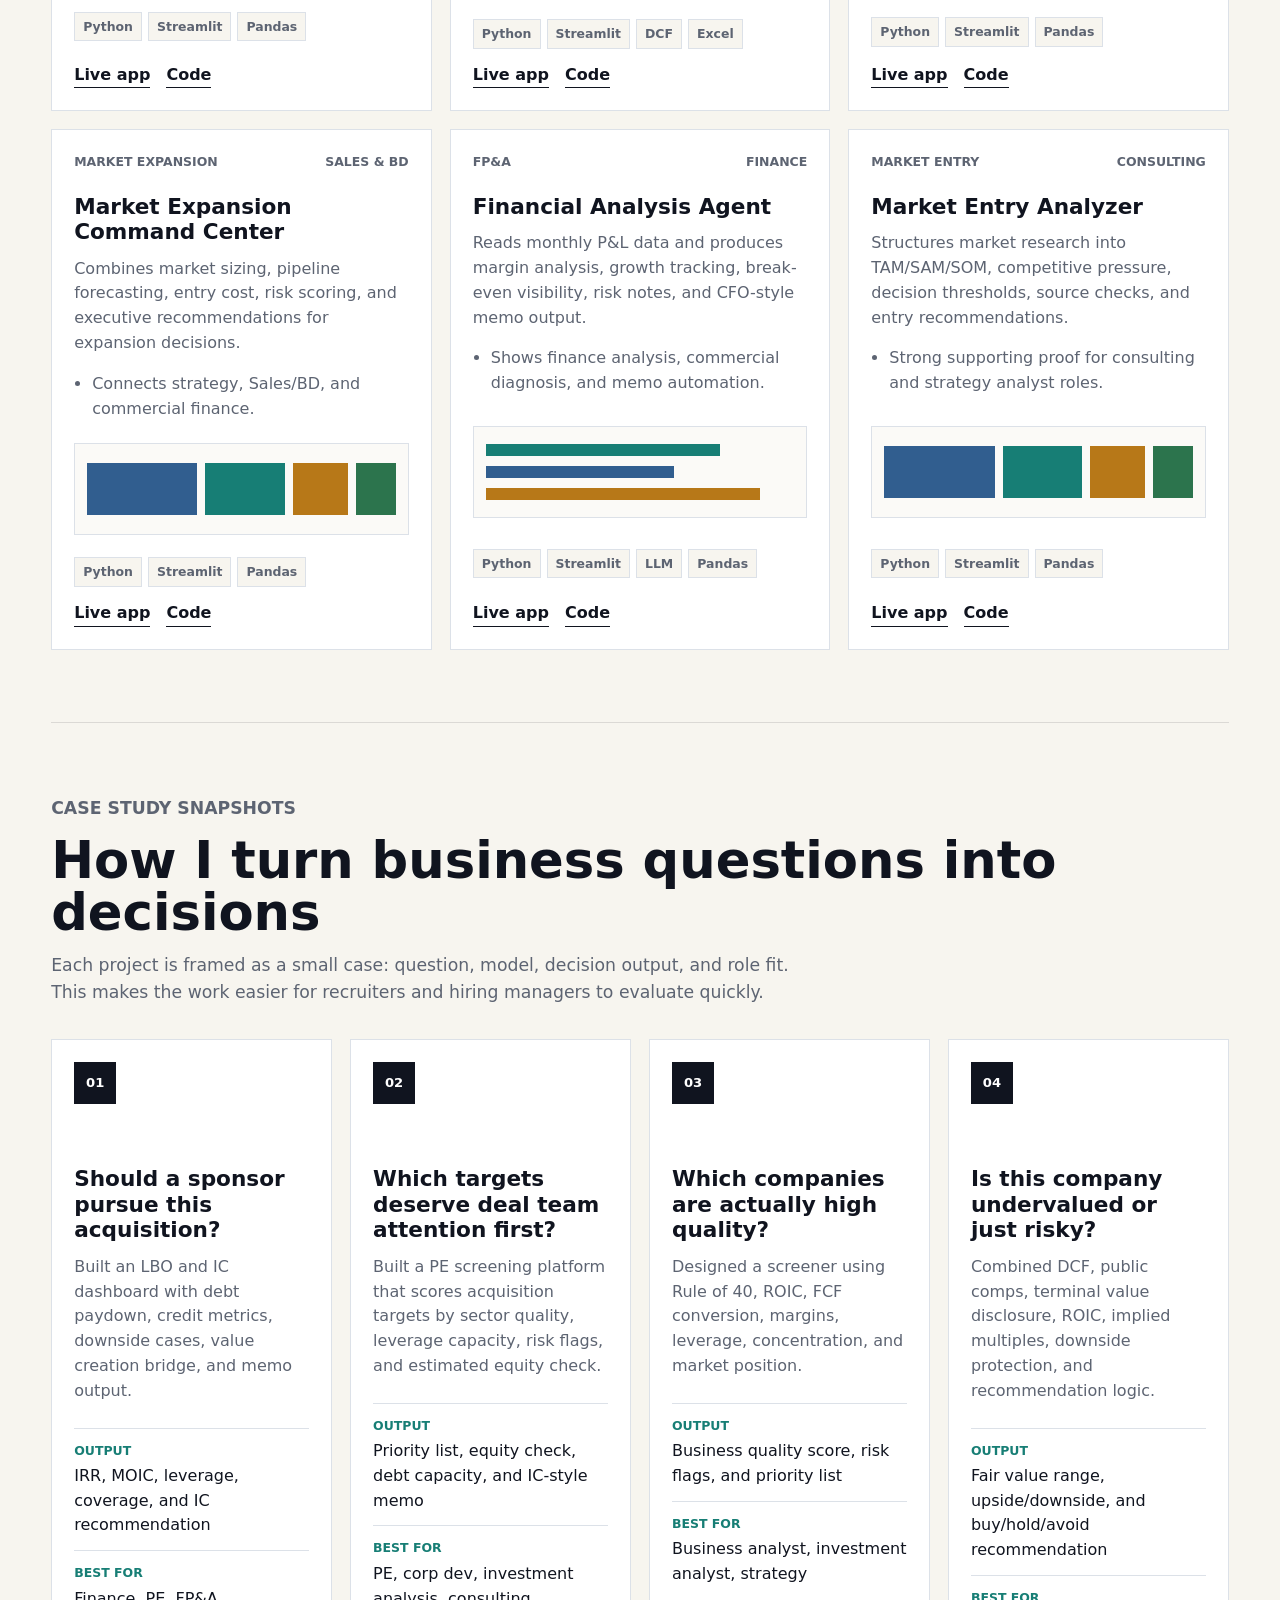
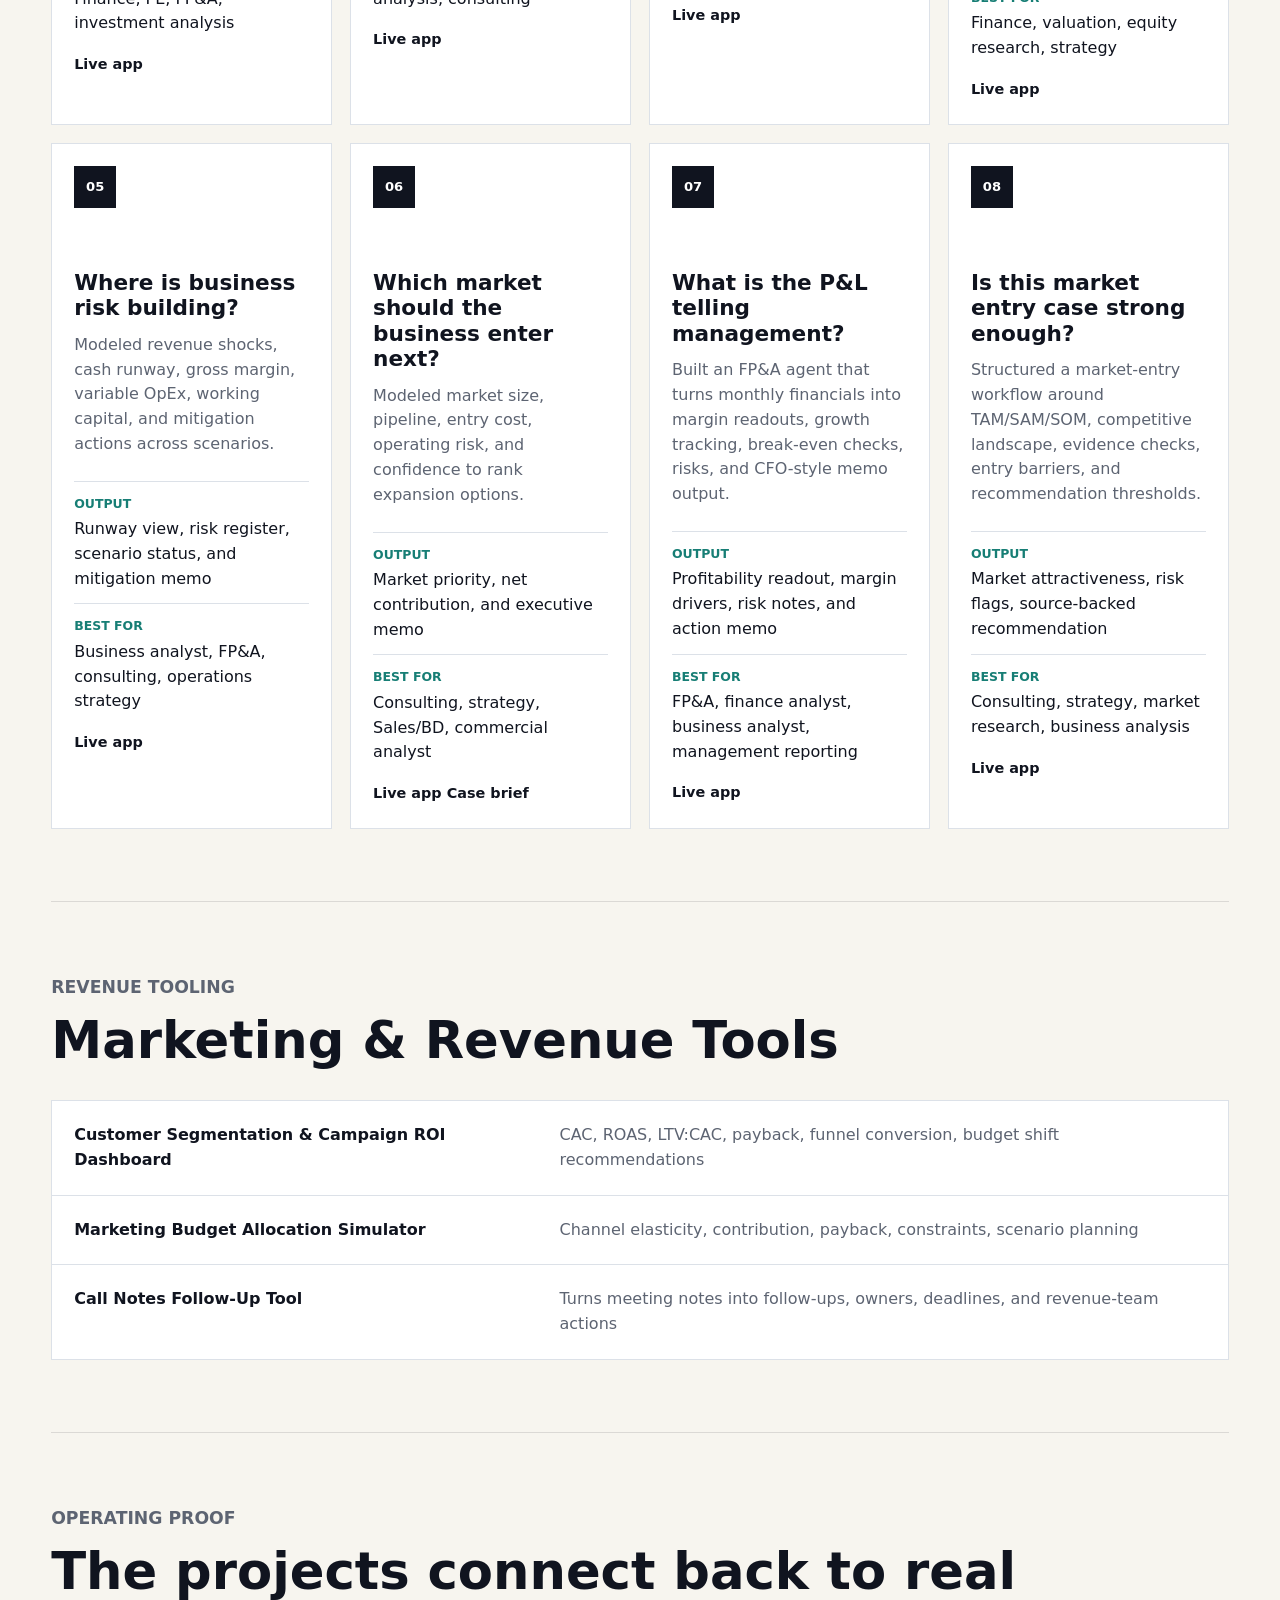
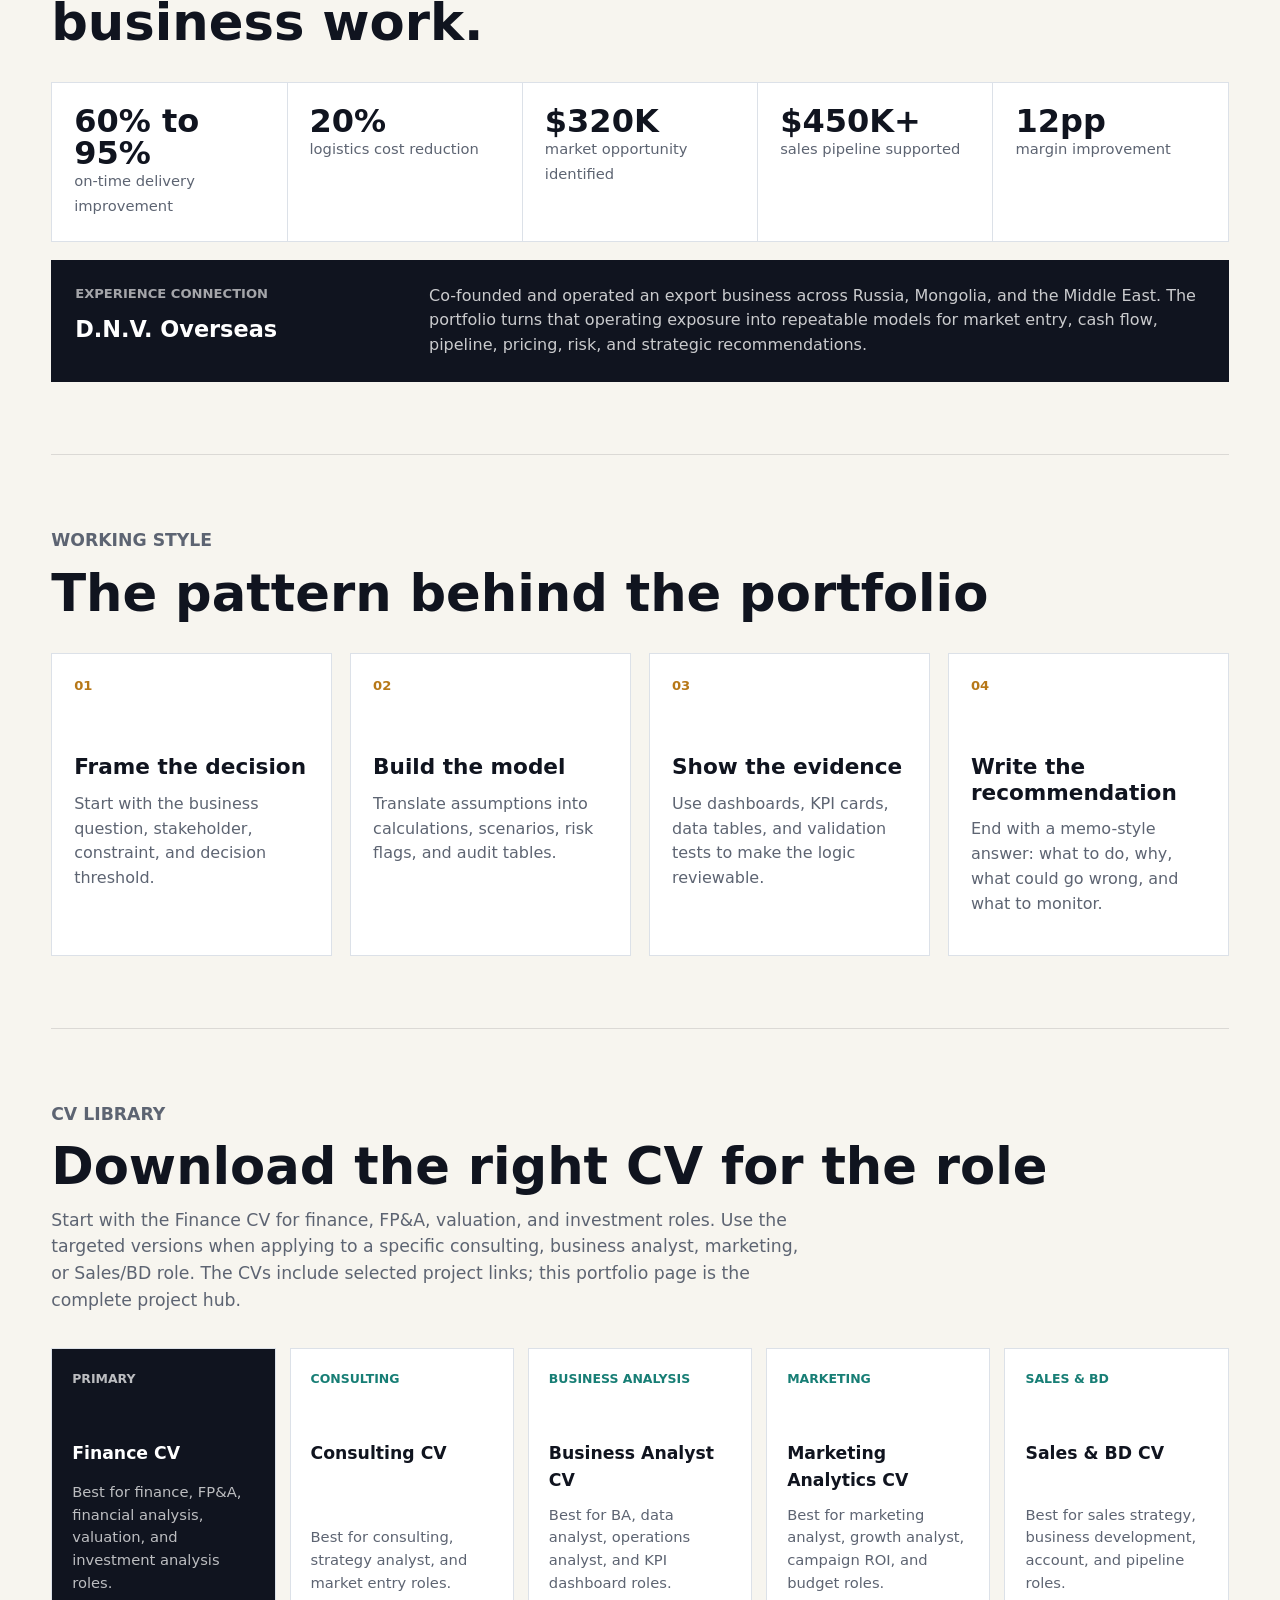
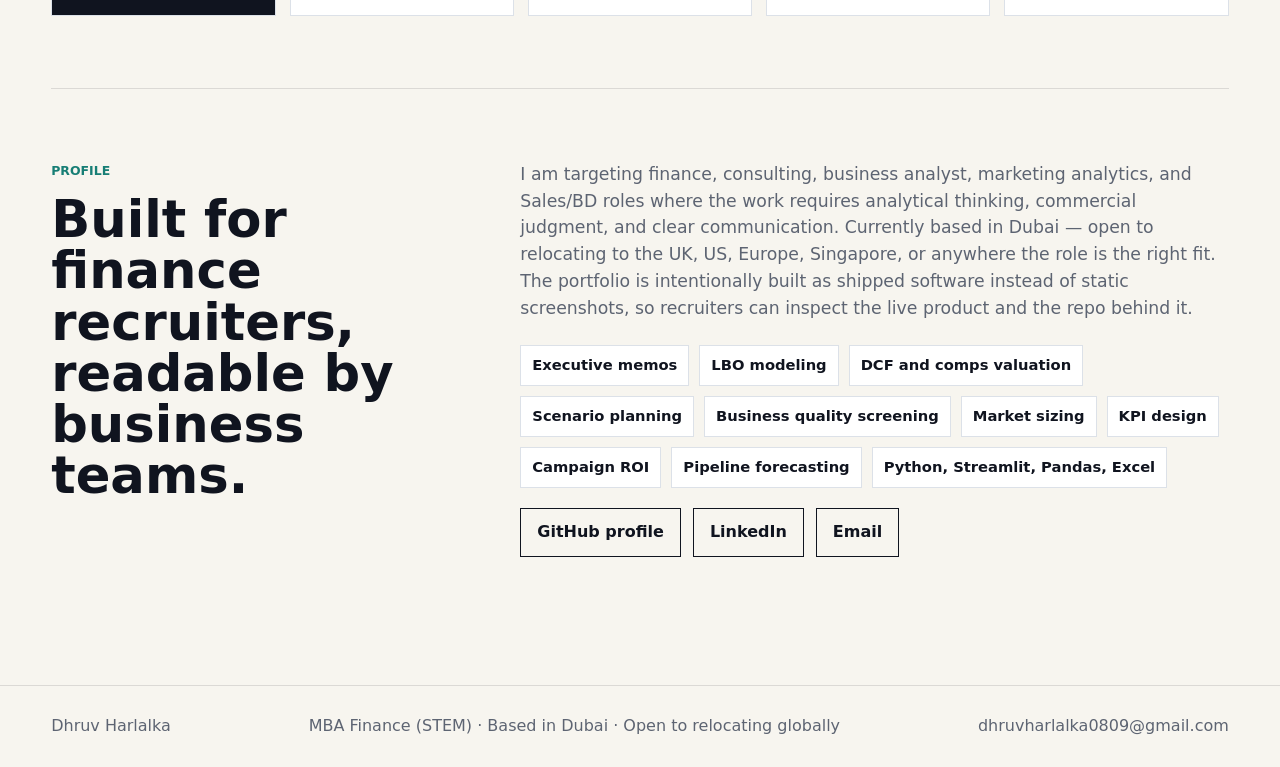
==== commit d391480c: "Add role-specific landing pages and update CVs to v3 - Add 5 role landing pages: finance.html, consu" ====
--- a/index.html
+++ b/index.html
@@ -135,31 +135,31 @@
             <span>01</span>
             <h3>Finance & Investment Analysis</h3>
             <p>LBOs, valuation, DCF, comps, quality screening, risk cases, and investment memos.</p>
-            <a href="#finance-track">View finance route</a>
+            <a href="finance.html">View finance track →</a>
           </article>
           <article class="role-card consulting">
             <span>02</span>
             <h3>Consulting & Strategy</h3>
             <p>Market entry, scenario planning, prioritization frameworks, and executive summaries.</p>
-            <a href="#consulting-track">View consulting route</a>
+            <a href="consulting.html">View consulting track →</a>
           </article>
           <article class="role-card analysis">
             <span>03</span>
             <h3>Business Analyst</h3>
             <p>Dashboards, KPI logic, data quality checks, process insight, and decision support.</p>
-            <a href="#ba-track">View analyst route</a>
+            <a href="ba.html">View analyst track →</a>
           </article>
           <article class="role-card marketing">
             <span>04</span>
             <h3>Marketing Analytics</h3>
             <p>CAC, ROAS, LTV:CAC, segmentation, funnel conversion, and budget reallocation.</p>
-            <a href="#marketing-track">View marketing route</a>
+            <a href="marketing.html">View marketing track →</a>
           </article>
           <article class="role-card sales">
             <span>05</span>
             <h3>Sales & Business Development</h3>
             <p>Pipeline forecasting, account prioritization, market expansion, and revenue strategy.</p>
-            <a href="#sales-track">View Sales/BD route</a>
+            <a href="sales-bd.html">View Sales/BD track →</a>
           </article>
         </div>
       </section>
@@ -675,27 +675,27 @@
           </p>
         </div>
         <div class="cv-grid">
-          <a class="cv-card primary-cv" href="assets/cv/Dhruv_Harlalka_CV_Finance_FINAL.pdf" target="_blank" rel="noreferrer">
+          <a class="cv-card primary-cv" href="finance.html">
             <span>Primary</span>
             <strong>Finance CV</strong>
             <em>Best for finance, FP&A, financial analysis, valuation, and investment analysis roles.</em>
           </a>
-          <a class="cv-card" href="assets/cv/Dhruv_Harlalka_CV_Consultancy_FINAL.pdf" target="_blank" rel="noreferrer">
+          <a class="cv-card" href="consulting.html">
             <span>Consulting</span>
             <strong>Consulting CV</strong>
             <em>Best for consulting, strategy analyst, and market entry roles.</em>
           </a>
-          <a class="cv-card" href="assets/cv/Dhruv_Harlalka_CV_BusinessAnalysis_FINAL.pdf" target="_blank" rel="noreferrer">
+          <a class="cv-card" href="ba.html">
             <span>Business Analysis</span>
             <strong>Business Analyst CV</strong>
             <em>Best for BA, data analyst, operations analyst, and KPI dashboard roles.</em>
           </a>
-          <a class="cv-card" href="assets/cv/Dhruv_Harlalka_CV_Marketing_FINAL.pdf" target="_blank" rel="noreferrer">
+          <a class="cv-card" href="marketing.html">
             <span>Marketing</span>
             <strong>Marketing Analytics CV</strong>
             <em>Best for marketing analyst, growth analyst, campaign ROI, and budget roles.</em>
           </a>
-          <a class="cv-card" href="assets/cv/Dhruv_Harlalka_CV_Sales_BD_FINAL.pdf" target="_blank" rel="noreferrer">
+          <a class="cv-card" href="sales-bd.html">
             <span>Sales & BD</span>
             <strong>Sales & BD CV</strong>
             <em>Best for sales strategy, business development, account, and pipeline roles.</em>
